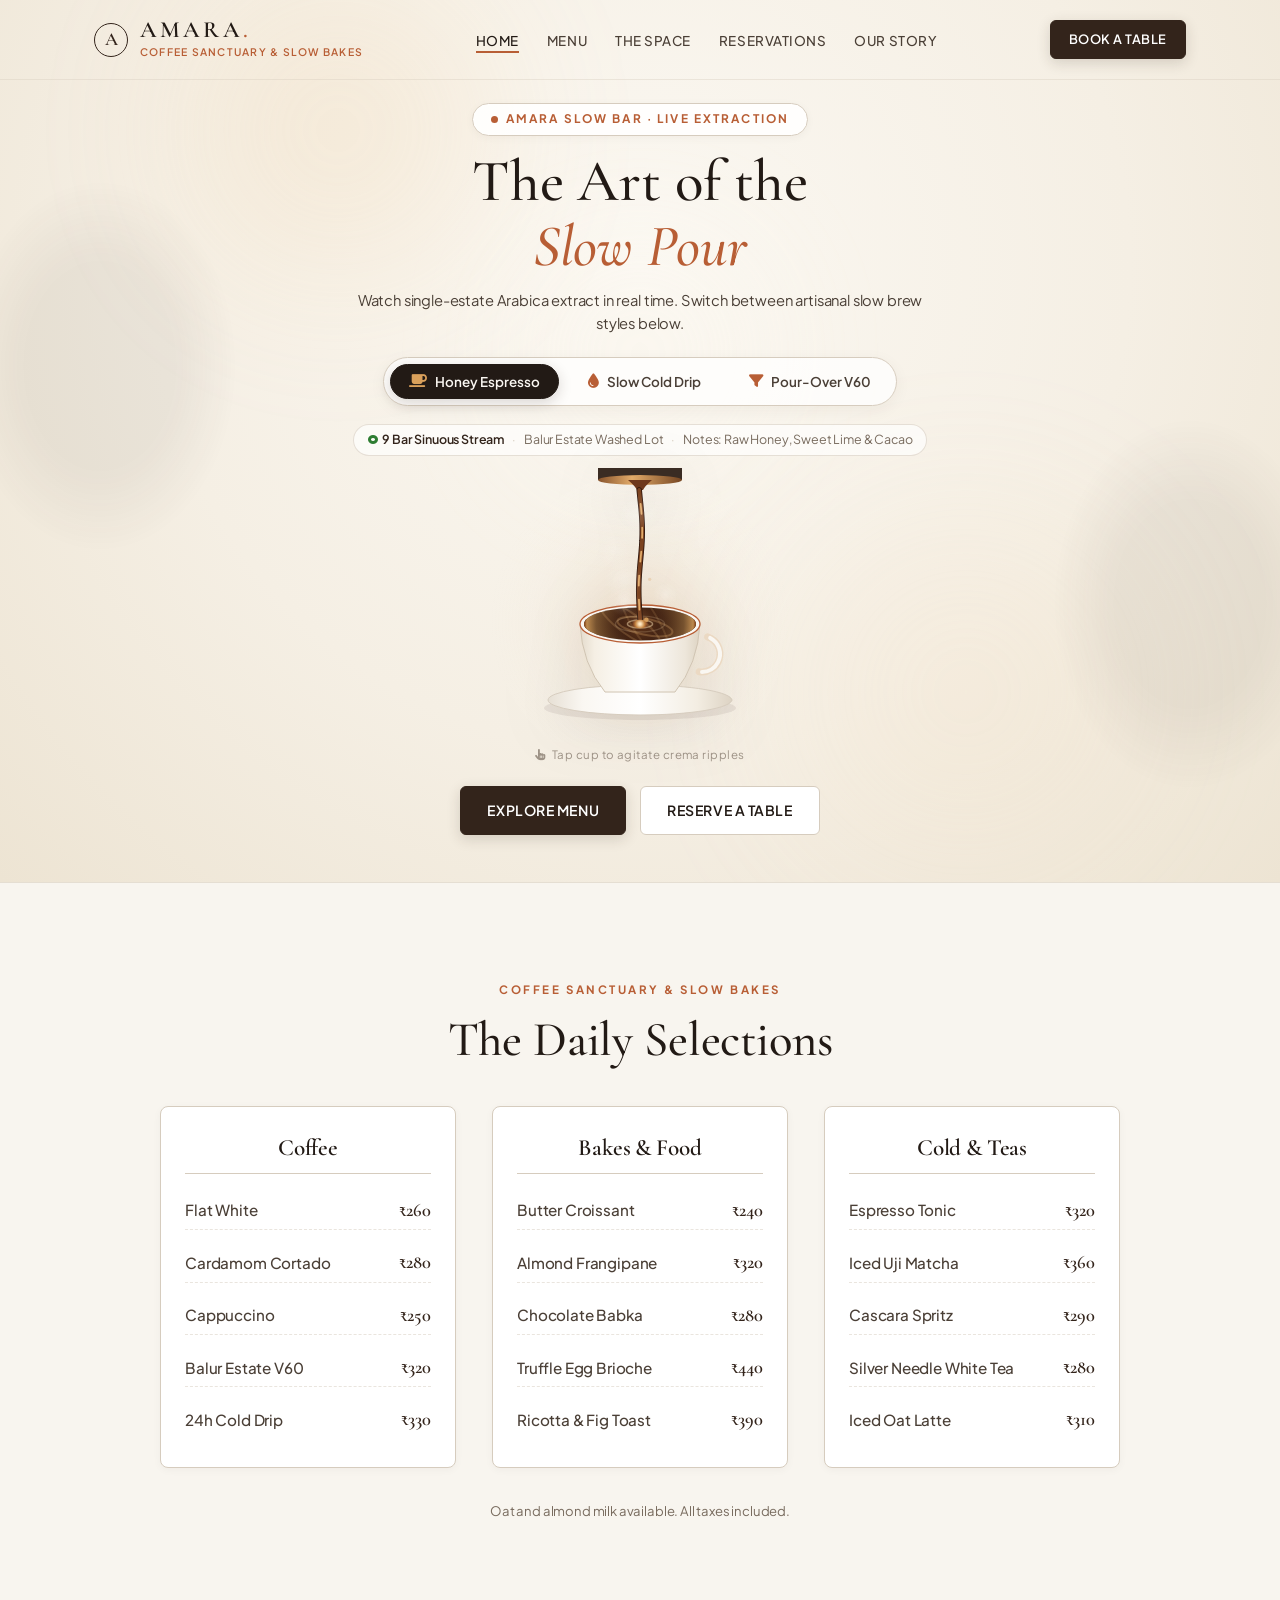
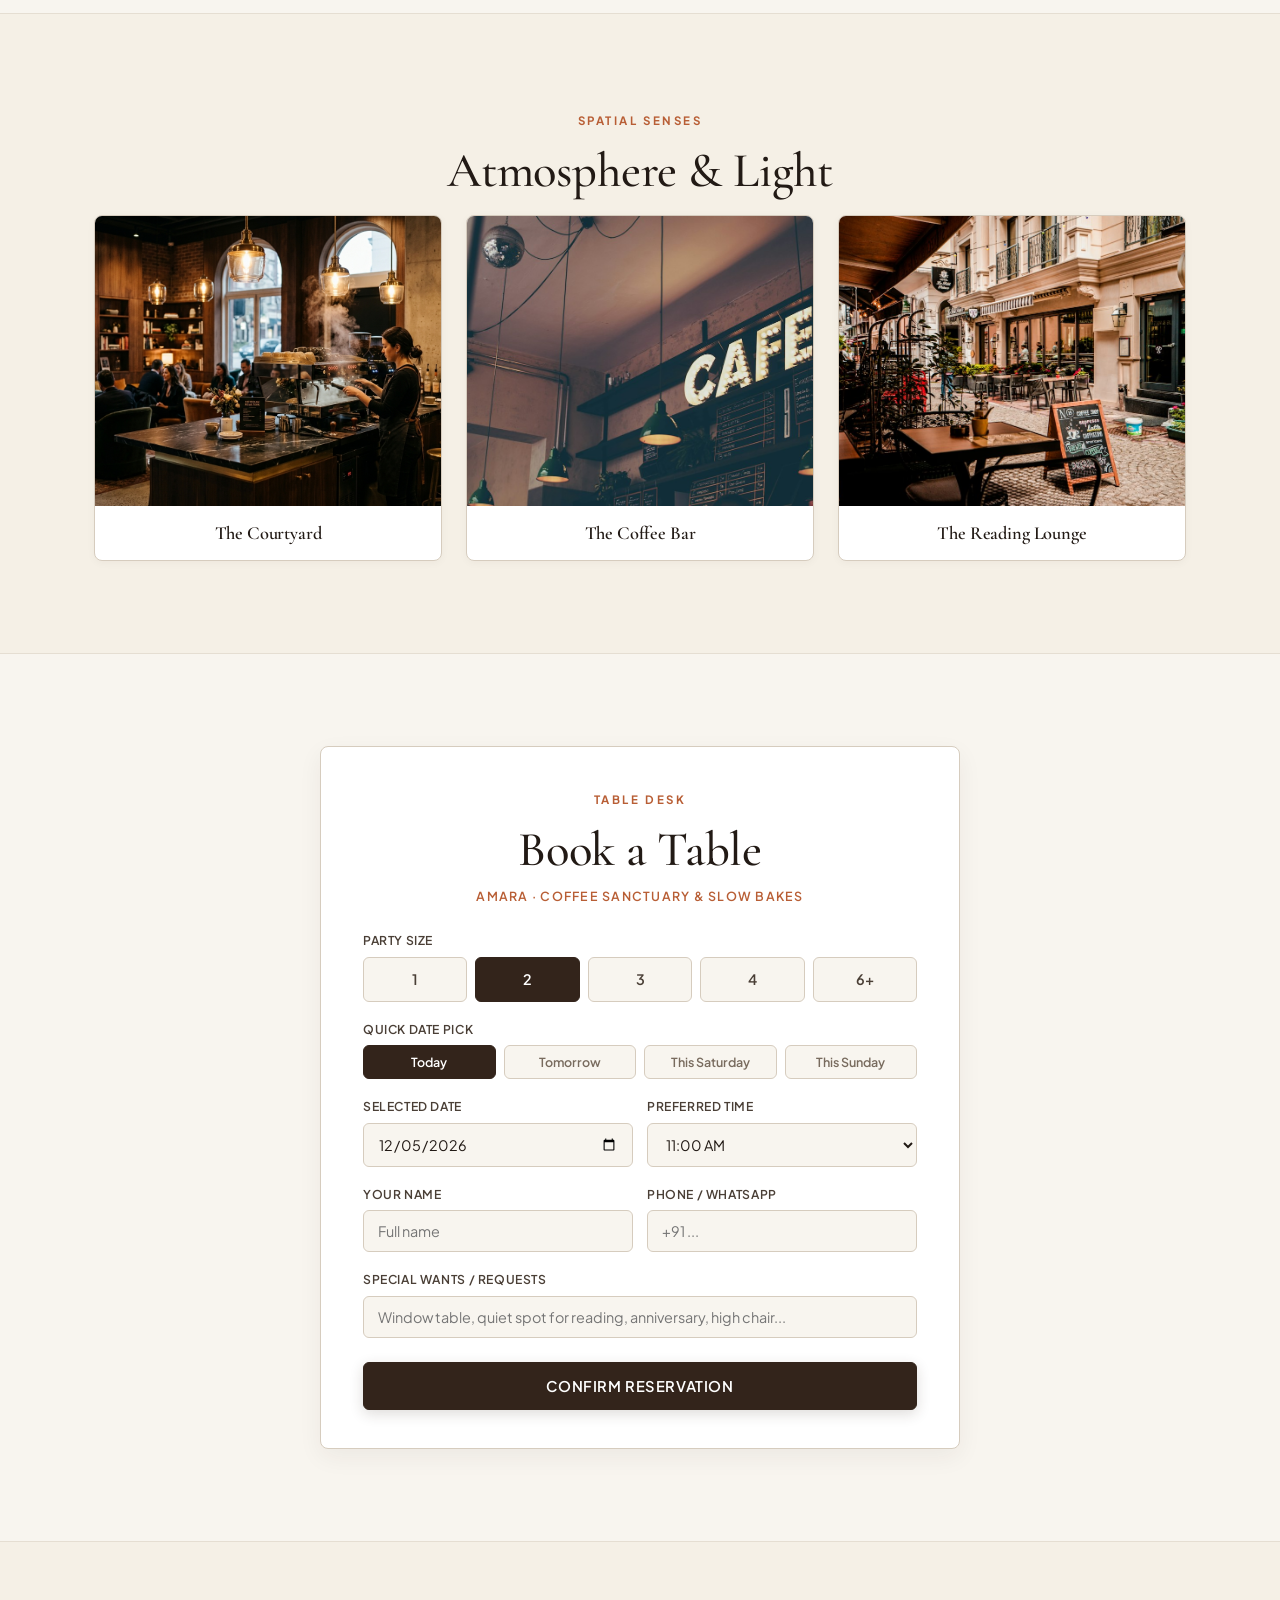
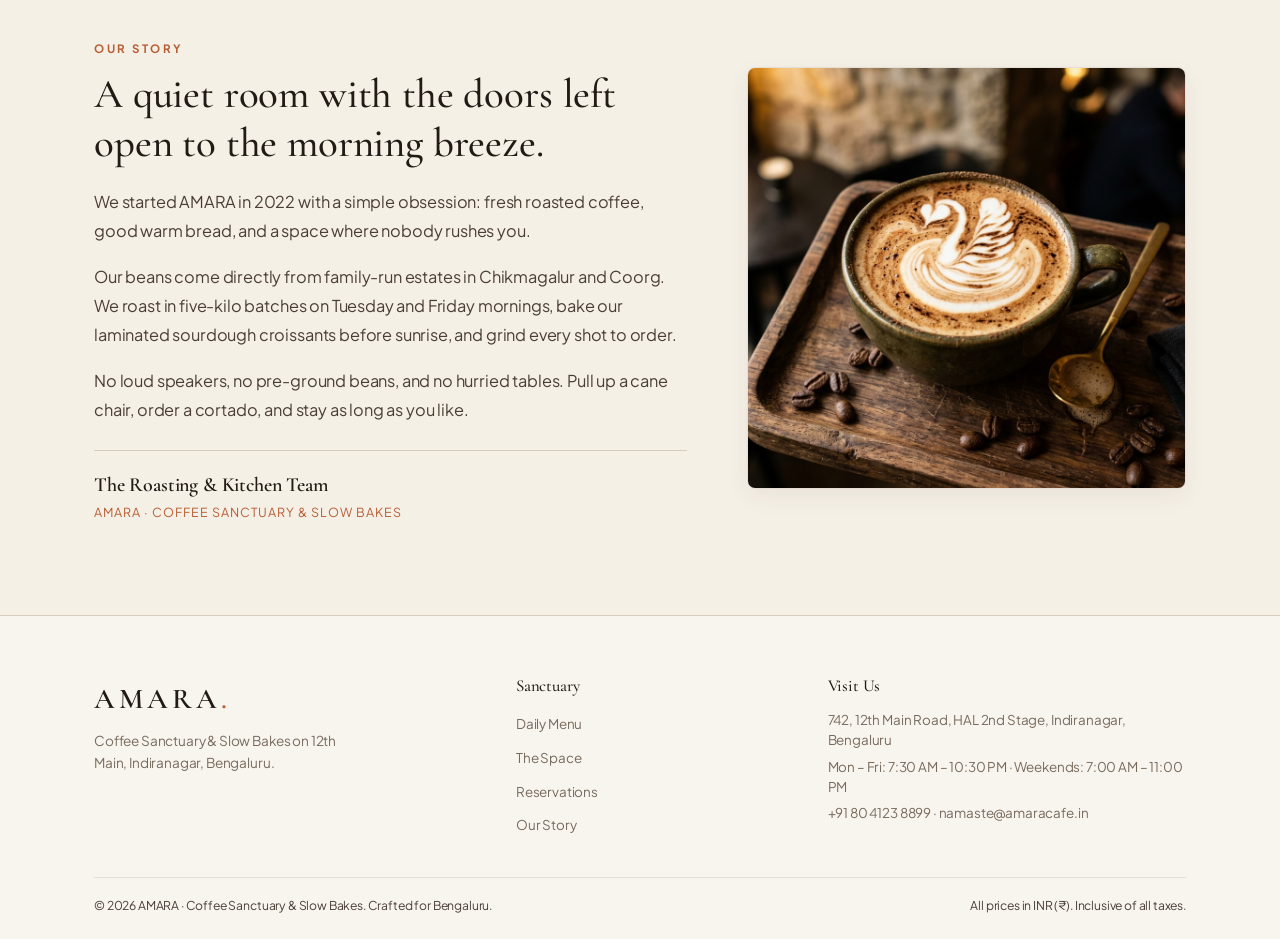
==== index.html @ fd6fc5fd "feat: implement interactive animated Brew Bar hero with toggleable slow brew modes, removing static " ====
<!DOCTYPE html>
<html lang="en">
<head>
  <meta charset="UTF-8">
  <meta name="viewport" content="width=device-width, initial-scale=1.0">
  <meta name="description" content="AMARA — Coffee Sanctuary & Slow Bakes. Hand-roasted single-estate coffees, laminated morning viennoiserie, and serene courtyards in Indiranagar, Bengaluru.">
  <title>AMARA | Coffee Sanctuary & Slow Bakes — Bengaluru</title>

  <!-- Google Fonts: Cormorant Garamond & Plus Jakarta Sans -->
  <link rel="preconnect" href="https://fonts.googleapis.com">
  <link rel="preconnect" href="https://fonts.gstatic.com" crossorigin>
  <link href="https://fonts.googleapis.com/css2?family=Cormorant+Garamond:ital,wght@0,400;0,500;0,600;0,700;1,400;1,600&family=Plus+Jakarta+Sans:wght@300;400;500;600;700&display=swap" rel="stylesheet">

  <!-- Font Awesome Icons -->
  <link rel="stylesheet" href="https://cdnjs.cloudflare.com/ajax/libs/font-awesome/6.5.1/css/all.min.css">

  <link rel="stylesheet" href="styles.css">
</head>
<body class="beige-theme">

  <!-- ================= PRELOADER (EXACTLY 1.5 SECONDS) ================= -->
  <div id="preloader" class="preloader">
    <div class="preloader-content">
      <div class="preloader-logo-badge">
        <span class="logo-mark">A</span>
      </div>
      <div class="preloader-monogram">AMARA<span class="logo-dot">.</span></div>
      <div class="preloader-sub">Coffee Sanctuary & Slow Bakes</div>
      <div class="preloader-bar">
        <div class="preloader-progress" id="preloaderProgress"></div>
      </div>
    </div>
  </div>

  <!-- Scroll Progress Bar -->
  <div id="scrollProgress" class="scroll-progress-bar"></div>

  <!-- ================= NAVIGATION ================= -->
  <header id="mainHeader" class="header">
    <nav class="nav-container">
      <a href="#hero" class="nav-logo" aria-label="Amara Home">
        <span class="logo-mark">A</span>
        <div class="logo-text-group">
          <span class="logo-text">AMARA<span class="logo-dot">.</span></span>
          <span class="logo-sub">Coffee Sanctuary & Slow Bakes</span>
        </div>
      </a>

      <ul class="nav-links" id="navLinks">
        <li><a href="#hero" class="nav-link active">Home</a></li>
        <li><a href="#menu" class="nav-link">Menu</a></li>
        <li><a href="#spaces" class="nav-link">The Space</a></li>
        <li><a href="#reserve" class="nav-link">Reservations</a></li>
        <li><a href="#story" class="nav-link">Our Story</a></li>
      </ul>

      <div class="nav-actions">
        <a href="#reserve" class="btn btn-primary btn-nav">
          <span>Book a Table</span>
        </a>

        <button class="mobile-toggle" id="mobileMenuBtn" aria-label="Toggle navigation">
          <span></span>
          <span></span>
          <span></span>
        </button>
      </div>
    </nav>
  </header>

  <!-- Mobile Drawer Menu -->
  <div class="mobile-drawer-overlay" id="drawerOverlay"></div>
  <aside class="mobile-drawer" id="mobileDrawer">
    <div class="drawer-header">
      <div class="drawer-brand">
        <div class="drawer-logo">AMARA<span class="logo-dot">.</span></div>
        <span class="drawer-sub">Coffee Sanctuary & Slow Bakes</span>
      </div>
      <button class="drawer-close" id="drawerCloseBtn" aria-label="Close menu">&times;</button>
    </div>
    <ul class="drawer-links">
      <li><a href="#hero" class="drawer-link">Home</a></li>
      <li><a href="#menu" class="drawer-link">Menu</a></li>
      <li><a href="#spaces" class="drawer-link">The Space</a></li>
      <li><a href="#reserve" class="drawer-link">Reservations</a></li>
      <li><a href="#story" class="drawer-link">Our Story</a></li>
    </ul>
    <div class="drawer-footer">
      <a href="#reserve" class="btn btn-primary btn-block" id="drawerReserveBtn">Book a Table</a>
      <div class="drawer-meta">
        <p><i class="fa-solid fa-location-dot"></i> Indiranagar, Bengaluru</p>
        <p><i class="fa-solid fa-clock"></i> 7:30 AM – 10:30 PM Daily</p>
      </div>
    </div>
  </aside>

  <!-- ================= HERO SECTION (INTERACTIVE BREW BAR — NOT A POSTER) ================= -->
  <section id="hero" class="hero-section brew-bar-hero">
    <!-- Ambient Atmospheric Living Lighting & Botanical Shadows (NO POSTER) -->
    <div class="hero-atmosphere" aria-hidden="true">
      <div class="sunbeam-orb sunbeam-1"></div>
      <div class="sunbeam-orb sunbeam-2"></div>
      <div class="sunbeam-orb sunbeam-3"></div>
      <div class="botanical-silhouette bot-left"></div>
      <div class="botanical-silhouette bot-right"></div>
    </div>

    <div class="hero-content-wrapper">
      <div class="container hero-container">
        <div class="hero-brand-pill">
          <span class="pulsing-brew-dot"></span>
          <span>AMARA Slow Bar · Live Extraction</span>
        </div>

        <h1 class="hero-title">
          The Art of the <br>
          <span class="title-italic">Slow Pour</span>
        </h1>

        <p class="hero-subtitle">
          Watch single-estate Arabica extract in real time. Switch between artisanal slow brew styles below.
        </p>

        <!-- Interactive Brew Switcher Pills -->
        <div class="brew-switcher" role="tablist" aria-label="Brew Method Selector">
          <button class="brew-tab active" data-brew-mode="espresso" role="tab" aria-selected="true">
            <i class="fa-solid fa-mug-saucer"></i>
            <span>Honey Espresso</span>
          </button>
          <button class="brew-tab" data-brew-mode="colddrip" role="tab" aria-selected="false">
            <i class="fa-solid fa-droplet"></i>
            <span>Slow Cold Drip</span>
          </button>
          <button class="brew-tab" data-brew-mode="pourover" role="tab" aria-selected="false">
            <i class="fa-solid fa-filter"></i>
            <span>Pour-Over V60</span>
          </button>
        </div>

        <!-- Live Extraction Stage & Interactive Brew Canvas -->
        <div class="brew-stage-wrapper">
          <div class="brew-spec-badge" id="brewSpecBadge">
            <span class="spec-state"><i class="fa-solid fa-circle-dot live-indicator"></i> 9 Bar Sinuous Stream</span>
            <span class="spec-divider">·</span>
            <span class="spec-estate">Balur Estate Washed Lot</span>
            <span class="spec-divider">·</span>
            <span class="spec-notes">Notes: Raw Honey, Sweet Lime & Cacao</span>
          </div>

          <div class="canvas-pour-container">
            <canvas id="coffeePourCanvas" width="420" height="280" aria-label="Interactive coffee extraction simulation"></canvas>
            <div class="canvas-tap-hint">
              <i class="fa-solid fa-hand-pointer"></i> <span>Tap cup to agitate crema ripples</span>
            </div>
          </div>
        </div>

        <div class="hero-cta-group">
          <a href="#menu" class="btn btn-primary hero-btn">Explore Menu</a>
          <a href="#reserve" class="btn btn-outline hero-btn">Reserve a Table</a>
        </div>
      </div>
    </div>
  </section>

  <!-- ================= MENU SECTION (CLEAN, MINIMAL & FAST TO SCAN) ================= -->
  <section id="menu" class="section menu-section">
    <div class="container">
      <div class="section-header text-center reveal-fade">
        <span class="editorial-label">COFFEE SANCTUARY & SLOW BAKES</span>
        <h2 class="section-title">The Daily Selections</h2>
      </div>

      <!-- Clean 3-Column Minimal Menu Grid -->
      <div class="minimal-menu-grid reveal-fade delay-1" id="menuGridContainer">
        <!-- Column 1: Espresso & Brews -->
        <div class="menu-clean-col" data-col-category="coffee">
          <h3 class="menu-col-title">Coffee</h3>
          <div class="menu-clean-list">
            <div class="clean-item">
              <span class="item-name">Flat White</span>
              <span class="item-price">₹260</span>
            </div>
            <div class="clean-item">
              <span class="item-name">Cardamom Cortado</span>
              <span class="item-price">₹280</span>
            </div>
            <div class="clean-item">
              <span class="item-name">Cappuccino</span>
              <span class="item-price">₹250</span>
            </div>
            <div class="clean-item">
              <span class="item-name">Balur Estate V60</span>
              <span class="item-price">₹320</span>
            </div>
            <div class="clean-item">
              <span class="item-name">24h Cold Drip</span>
              <span class="item-price">₹330</span>
            </div>
          </div>
        </div>

        <!-- Column 2: Bakery & Hearth -->
        <div class="menu-clean-col" data-col-category="bakes">
          <h3 class="menu-col-title">Bakes & Food</h3>
          <div class="menu-clean-list">
            <div class="clean-item">
              <span class="item-name">Butter Croissant</span>
              <span class="item-price">₹240</span>
            </div>
            <div class="clean-item">
              <span class="item-name">Almond Frangipane</span>
              <span class="item-price">₹320</span>
            </div>
            <div class="clean-item">
              <span class="item-name">Chocolate Babka</span>
              <span class="item-price">₹280</span>
            </div>
            <div class="clean-item">
              <span class="item-name">Truffle Egg Brioche</span>
              <span class="item-price">₹440</span>
            </div>
            <div class="clean-item">
              <span class="item-name">Ricotta & Fig Toast</span>
              <span class="item-price">₹390</span>
            </div>
          </div>
        </div>

        <!-- Column 3: Cold & Botanicals -->
        <div class="menu-clean-col" data-col-category="cold">
          <h3 class="menu-col-title">Cold & Teas</h3>
          <div class="menu-clean-list">
            <div class="clean-item">
              <span class="item-name">Espresso Tonic</span>
              <span class="item-price">₹320</span>
            </div>
            <div class="clean-item">
              <span class="item-name">Iced Uji Matcha</span>
              <span class="item-price">₹360</span>
            </div>
            <div class="clean-item">
              <span class="item-name">Cascara Spritz</span>
              <span class="item-price">₹290</span>
            </div>
            <div class="clean-item">
              <span class="item-name">Silver Needle White Tea</span>
              <span class="item-price">₹280</span>
            </div>
            <div class="clean-item">
              <span class="item-name">Iced Oat Latte</span>
              <span class="item-price">₹310</span>
            </div>
          </div>
        </div>
      </div>

      <div class="menu-minimal-note text-center">
        <span>Oat and almond milk available. All taxes included.</span>
      </div>
    </div>
  </section>

  <!-- ================= THE SPACE (ATMOSPHERE & LIGHT - ATMOSPHERE ONLY, NO DESC) ================= -->
  <section id="spaces" class="section spaces-section">
    <div class="container">
      <div class="section-header text-center reveal-fade">
        <span class="editorial-label">SPATIAL SENSES</span>
        <h2 class="section-title">Atmosphere & Light</h2>
      </div>

      <!-- Atmosphere Only: Architecture, Interiors & Courtyard without food or descriptions -->
      <div class="atmosphere-gallery-grid reveal-fade delay-1">
        <div class="atmosphere-photo-card">
          <img src="assets/images/cafe-interior.jpg" alt="The Courtyard Atrium" loading="lazy">
          <h4 class="atmosphere-title">The Courtyard</h4>
        </div>
        <div class="atmosphere-photo-card">
          <img src="assets/images/space-bar.jpg" alt="The Coffee Bar" loading="lazy">
          <h4 class="atmosphere-title">The Coffee Bar</h4>
        </div>
        <div class="atmosphere-photo-card">
          <img src="assets/images/space-lounge.jpg" alt="The Reading Lounge" loading="lazy">
          <h4 class="atmosphere-title">The Reading Lounge</h4>
        </div>
      </div>
    </div>
  </section>

  <!-- ================= TABLE RESERVATIONS (WITH SPECIAL WANTS) ================= -->
  <section id="reserve" class="section reserve-section">
    <div class="container">
      <div class="reservation-card-simple reveal-fade">
        <div class="res-top-header text-center">
          <span class="editorial-label">TABLE DESK</span>
          <h2 class="section-title">Book a Table</h2>
          <span class="res-sub-tag">AMARA · Coffee Sanctuary & Slow Bakes</span>
        </div>

        <form id="simpleReserveForm" class="simple-reserve-form">
          <!-- Guests Row -->
          <div class="res-group">
            <label class="res-label">Party Size</label>
            <div class="guest-selector-pills">
              <label class="g-pill">
                <input type="radio" name="resGuests" value="1">
                <span>1</span>
              </label>
              <label class="g-pill">
                <input type="radio" name="resGuests" value="2" checked>
                <span>2</span>
              </label>
              <label class="g-pill">
                <input type="radio" name="resGuests" value="3">
                <span>3</span>
              </label>
              <label class="g-pill">
                <input type="radio" name="resGuests" value="4">
                <span>4</span>
              </label>
              <label class="g-pill">
                <input type="radio" name="resGuests" value="6+">
                <span>6+</span>
              </label>
            </div>
          </div>

          <!-- Date Quick-Picks -->
          <div class="res-group">
            <label class="res-label">Quick Date Pick</label>
            <div class="quick-date-pills">
              <button type="button" class="q-date-btn active" data-date-offset="0">Today</button>
              <button type="button" class="q-date-btn" data-date-offset="1">Tomorrow</button>
              <button type="button" class="q-date-btn" data-date-weekend="sat">This Saturday</button>
              <button type="button" class="q-date-btn" data-date-weekend="sun">This Sunday</button>
            </div>
          </div>

          <!-- Date & Time Row -->
          <div class="res-row-2">
            <div class="res-group">
              <label class="res-label" for="resDate">Selected Date</label>
              <input type="date" id="resDate" required class="res-input">
            </div>
            <div class="res-group">
              <label class="res-label" for="resTime">Preferred Time</label>
              <select id="resTime" required class="res-input">
                <option value="08:30 AM">08:30 AM</option>
                <option value="11:00 AM" selected>11:00 AM</option>
                <option value="01:30 PM">01:30 PM</option>
                <option value="04:30 PM">04:30 PM</option>
                <option value="07:00 PM">07:00 PM</option>
              </select>
            </div>
          </div>

          <!-- Name & Phone -->
          <div class="res-row-2">
            <div class="res-group">
              <label class="res-label" for="resName">Your Name</label>
              <input type="text" id="resName" placeholder="Full name" required class="res-input">
            </div>
            <div class="res-group">
              <label class="res-label" for="resPhone">Phone / WhatsApp</label>
              <input type="tel" id="resPhone" placeholder="+91 ..." required class="res-input">
            </div>
          </div>

          <!-- Special Wants / Requests -->
          <div class="res-group">
            <label class="res-label" for="resSpecialWants">Special Wants / Requests</label>
            <input type="text" id="resSpecialWants" placeholder="Window table, quiet spot for reading, anniversary, high chair..." class="res-input">
          </div>

          <button type="submit" class="btn btn-primary btn-block res-confirm-btn">
            <span>Confirm Reservation</span>
          </button>
        </form>
      </div>
    </div>
  </section>

  <!-- ================= OUR STORY (KEPT AT LAST, JUST BEFORE FOOTER) ================= -->
  <section id="story" class="section story-section">
    <div class="container">
      <div class="story-human-layout">
        <div class="story-copy-col reveal-left">
          <span class="editorial-label">OUR STORY</span>
          <h2 class="story-heading">
            A quiet room with the doors left open to the morning breeze.
          </h2>

          <div class="story-paragraphs">
            <p>
              We started AMARA in 2022 with a simple obsession: fresh roasted coffee, good warm bread, and a space where nobody rushes you.
            </p>
            <p>
              Our beans come directly from family-run estates in Chikmagalur and Coorg. We roast in five-kilo batches on Tuesday and Friday mornings, bake our laminated sourdough croissants before sunrise, and grind every shot to order.
            </p>
            <p>
              No loud speakers, no pre-ground beans, and no hurried tables. Pull up a cane chair, order a cortado, and stay as long as you like.
            </p>
          </div>

          <div class="founder-note">
            <span class="founder-name">The Roasting & Kitchen Team</span>
            <span class="founder-meta">AMARA · Coffee Sanctuary & Slow Bakes</span>
          </div>
        </div>

        <div class="story-photo-col reveal-right">
          <div class="aesthetic-photo-card">
            <img src="assets/images/coffee-cup.jpg" alt="AMARA Specialty Coffee" class="aesthetic-img">
          </div>
        </div>
      </div>
    </div>
  </section>

  <!-- ================= CONFIRMATION MODAL ================= -->
  <div class="modal-backdrop" id="confirmationModal">
    <div class="modal-card">
      <button class="modal-close" id="confirmModalClose" aria-label="Close modal">&times;</button>
      <div class="modal-header-icon">
        <i class="fa-regular fa-circle-check"></i>
      </div>
      <h3 class="modal-title">Table Confirmed</h3>
      <p class="modal-sub">We have reserved your seat at AMARA.</p>

      <div class="ticket-simple" id="ticketDetailsBox">
        <!-- Injected via JavaScript -->
      </div>

      <div class="modal-action-row">
        <button class="btn btn-outline" id="copyDetailsBtn">
          <i class="fa-regular fa-copy"></i> Copy Details
        </button>
        <button class="btn btn-primary" id="dismissTicketBtn">Got It</button>
      </div>
    </div>
  </div>

  <!-- ================= FOOTER ================= -->
  <footer class="footer">
    <div class="container footer-container">
      <div class="footer-layout">
        <div class="footer-col brand-col">
          <div class="footer-logo">AMARA<span class="logo-dot">.</span></div>
          <p class="footer-tagline">
            Coffee Sanctuary & Slow Bakes on 12th Main, Indiranagar, Bengaluru.
          </p>
        </div>

        <div class="footer-col">
          <h4>Sanctuary</h4>
          <ul class="footer-nav">
            <li><a href="#menu">Daily Menu</a></li>
            <li><a href="#spaces">The Space</a></li>
            <li><a href="#reserve">Reservations</a></li>
            <li><a href="#story">Our Story</a></li>
          </ul>
        </div>

        <div class="footer-col">
          <h4>Visit Us</h4>
          <p class="footer-info-line">742, 12th Main Road, HAL 2nd Stage, Indiranagar, Bengaluru</p>
          <p class="footer-info-line">Mon – Fri: 7:30 AM – 10:30 PM · Weekends: 7:00 AM – 11:00 PM</p>
          <p class="footer-info-line">+91 80 4123 8899 · namaste@amaracafe.in</p>
        </div>
      </div>

      <div class="footer-bottom">
        <p>&copy; 2026 AMARA · Coffee Sanctuary & Slow Bakes. Crafted for Bengaluru.</p>
        <p class="footer-subtext">All prices in INR (₹). Inclusive of all taxes.</p>
      </div>
    </div>
  </footer>

  <!-- Toast Container -->
  <div class="toast-container" id="toastContainer"></div>

  <!-- JavaScript -->
  <script src="app.js"></script>
</body>
</html>
---- styles.css ----
/* ==========================================================
   AMARA — Coffee Sanctuary & Slow Bakes — Bengaluru
   Warm Beige, Cream, Terracotta & Deep Espresso
   Subtitle: Coffee Sanctuary & Slow Bakes
   ========================================================== */

/* --- ROOT DESIGN TOKENS --- */
:root {
  /* Warm Beige Palette */
  --bg-body: #f8f5ef;
  --bg-card: #ffffff;
  --bg-sand: #ede6da;
  --bg-sand-subtle: #f5f0e6;
  --bg-sand-deep: #e4dbc9;
  --bg-glass: rgba(248, 245, 239, 0.95);

  /* Warm Typography */
  --text-main: #221a15;
  --text-body: #4a3f36;
  --text-muted: #786b5e;
  --text-dim: #9c8e82;

  /* Accents */
  --accent-terracotta: #b85e35;
  --accent-amber: #c5833f;
  --accent-coffee: #33241b;
  --accent-crema: #d9a05b;
  --accent-green: #2d8659;
  --border-light: #e5ded2;
  --border-medium: #d6ccbe;

  /* Shadows */
  --shadow-sm: 0 2px 8px rgba(51, 36, 27, 0.04);
  --shadow-md: 0 8px 24px rgba(51, 36, 27, 0.06);
  --shadow-lg: 0 16px 36px rgba(51, 36, 27, 0.09);

  /* Fonts */
  --font-serif: 'Cormorant Garamond', Georgia, serif;
  --font-sans: 'Plus Jakarta Sans', -apple-system, BlinkMacSystemFont, sans-serif;

  /* Sizing */
  --header-height: 80px;
  --container-max: 1140px;
  --transition-fast: 0.2s ease;
  --transition-base: 0.3s ease;
}

/* --- RESET & GLOBAL DEFAULTS --- */
*, *::before, *::after {
  box-sizing: border-box;
  margin: 0;
  padding: 0;
}

html {
  scroll-behavior: smooth;
  font-size: 16px;
}

body.beige-theme {
  font-family: var(--font-sans);
  background-color: var(--bg-body);
  color: var(--text-body);
  line-height: 1.6;
  letter-spacing: -0.01em;
  overflow-x: hidden;
  -webkit-font-smoothing: antialiased;
}

body.lock-scroll {
  overflow: hidden;
}

h1, h2, h3, h4, h5, h6 {
  font-family: var(--font-serif);
  color: var(--text-main);
  font-weight: 500;
  line-height: 1.2;
}

p {
  color: var(--text-body);
}

a {
  color: inherit;
  text-decoration: none;
  transition: color var(--transition-fast);
}

img {
  max-width: 100%;
  height: auto;
  display: block;
}

button, input, select, textarea {
  font-family: inherit;
  font-size: inherit;
  border: none;
  outline: none;
  background: none;
}

.container {
  width: 100%;
  max-width: var(--container-max);
  margin: 0 auto;
  padding: 0 24px;
}

.text-center {
  text-align: center;
}

.editorial-label {
  display: inline-block;
  font-size: 0.72rem;
  font-weight: 700;
  letter-spacing: 0.22em;
  text-transform: uppercase;
  color: var(--accent-terracotta);
  margin-bottom: 12px;
}

.section {
  padding: 92px 0;
  position: relative;
}

.section-title {
  font-size: clamp(2.1rem, 3.8vw, 3.2rem);
  color: var(--text-main);
  margin-bottom: 14px;
  font-weight: 500;
}

.title-italic {
  font-style: italic;
  color: var(--accent-terracotta);
}

.section-desc {
  max-width: 520px;
  margin: 0 auto 36px;
  font-size: 0.98rem;
  color: var(--text-muted);
}

/* --- BUTTONS --- */
.btn {
  display: inline-flex;
  align-items: center;
  justify-content: center;
  gap: 8px;
  padding: 12px 26px;
  font-size: 0.88rem;
  font-weight: 600;
  letter-spacing: 0.04em;
  border-radius: 6px;
  cursor: pointer;
  transition: all var(--transition-base);
  text-transform: uppercase;
}

.btn-primary {
  background-color: var(--accent-coffee);
  color: #fff;
  border: 1px solid var(--accent-coffee);
  box-shadow: 0 4px 14px rgba(51, 36, 27, 0.16);
}

.btn-primary:hover {
  background-color: var(--accent-terracotta);
  border-color: var(--accent-terracotta);
  transform: translateY(-2px);
  box-shadow: 0 6px 18px rgba(184, 94, 53, 0.25);
}

.btn-outline {
  border: 1px solid var(--border-medium);
  background: var(--bg-card);
  color: var(--text-main);
}

.btn-outline:hover {
  border-color: var(--accent-coffee);
  color: var(--accent-coffee);
  transform: translateY(-2px);
}

.btn-block {
  width: 100%;
}

/* ==========================================================
   PRELOADER (1.5 SECONDS)
   ========================================================== */
.preloader {
  position: fixed;
  inset: 0;
  z-index: 99999;
  background-color: var(--bg-body);
  display: flex;
  align-items: center;
  justify-content: center;
  transition: opacity 0.5s ease, visibility 0.5s ease;
}

.preloader.fade-out {
  opacity: 0;
  visibility: hidden;
  pointer-events: none;
}

.preloader-content {
  text-align: center;
  display: flex;
  flex-direction: column;
  align-items: center;
}

.preloader-logo-badge {
  margin-bottom: 12px;
}

.preloader-logo-badge .logo-mark {
  width: 48px;
  height: 48px;
  border: 1.8px solid var(--accent-terracotta);
  font-size: 1.55rem;
  color: var(--accent-coffee);
  background: rgba(255, 255, 255, 0.7);
  box-shadow: 0 4px 16px rgba(184, 94, 53, 0.12);
  animation: preloaderLogoPulse 1.5s ease-in-out infinite alternate;
}

@keyframes preloaderLogoPulse {
  0% { transform: scale(1); box-shadow: 0 4px 16px rgba(184, 94, 53, 0.12); }
  100% { transform: scale(1.05); box-shadow: 0 6px 22px rgba(184, 94, 53, 0.22); }
}

.preloader-monogram {
  font-family: var(--font-serif);
  font-size: 2.4rem;
  letter-spacing: 0.24em;
  color: var(--text-main);
  font-weight: 600;
}

.preloader-sub {
  font-size: 0.72rem;
  letter-spacing: 0.18em;
  text-transform: uppercase;
  color: var(--accent-terracotta);
  margin-top: 6px;
  font-weight: 600;
}

.preloader-bar {
  width: 130px;
  height: 2px;
  background: var(--border-medium);
  border-radius: 4px;
  overflow: hidden;
  margin-top: 16px;
}

.preloader-progress {
  width: 0%;
  height: 100%;
  background: var(--accent-terracotta);
  transition: width 0.1s linear;
}

.scroll-progress-bar {
  position: fixed;
  top: 0;
  left: 0;
  height: 3px;
  background: var(--accent-terracotta);
  width: 0%;
  z-index: 10001;
  transition: width 0.1s linear;
}

/* ==========================================================
   HEADER & NAVIGATION
   ========================================================== */
.header {
  position: fixed;
  top: 0;
  left: 0;
  width: 100%;
  height: var(--header-height);
  z-index: 1000;
  transition: background-color var(--transition-base), box-shadow var(--transition-base), height var(--transition-base);
  border-bottom: 1px solid rgba(214, 204, 190, 0.4);
}

.header.scrolled {
  background-color: var(--bg-glass);
  backdrop-filter: blur(14px);
  -webkit-backdrop-filter: blur(14px);
  box-shadow: 0 4px 18px rgba(51, 36, 27, 0.05);
  height: 68px;
  border-bottom: 1px solid var(--border-light);
}

.nav-container {
  max-width: var(--container-max);
  height: 100%;
  margin: 0 auto;
  padding: 0 24px;
  display: flex;
  align-items: center;
  justify-content: space-between;
}

.nav-logo {
  display: flex;
  align-items: center;
  gap: 12px;
}

.logo-mark {
  display: flex;
  align-items: center;
  justify-content: center;
  width: 34px;
  height: 34px;
  border: 1.5px solid var(--accent-coffee);
  border-radius: 50%;
  font-family: var(--font-serif);
  font-size: 1.15rem;
  font-weight: 600;
  color: var(--accent-coffee);
}

.logo-text-group {
  display: flex;
  flex-direction: column;
}

.logo-text {
  font-family: var(--font-serif);
  font-size: 1.45rem;
  letter-spacing: 0.16em;
  font-weight: 600;
  color: var(--text-main);
  line-height: 1.1;
}

.logo-sub {
  font-size: 0.65rem;
  letter-spacing: 0.12em;
  text-transform: uppercase;
  color: var(--accent-terracotta);
  font-weight: 600;
  margin-top: 1px;
}

.logo-dot {
  color: var(--accent-terracotta);
}

.nav-links {
  display: flex;
  align-items: center;
  list-style: none;
  gap: 28px;
}

.nav-link {
  font-size: 0.84rem;
  font-weight: 500;
  color: var(--text-body);
  letter-spacing: 0.04em;
  text-transform: uppercase;
  position: relative;
  padding: 4px 0;
}

.nav-link::after {
  content: '';
  position: absolute;
  bottom: 0;
  left: 0;
  width: 0%;
  height: 1.5px;
  background-color: var(--accent-terracotta);
  transition: width var(--transition-base);
}

.nav-link:hover, .nav-link.active {
  color: var(--text-main);
}

.nav-link:hover::after, .nav-link.active::after {
  width: 100%;
}

.nav-actions {
  display: flex;
  align-items: center;
  gap: 14px;
}

.btn-nav {
  padding: 8px 18px;
  font-size: 0.8rem;
}

/* Mobile Toggle */
.mobile-toggle {
  display: none;
  flex-direction: column;
  justify-content: center;
  gap: 5px;
  width: 32px;
  height: 32px;
  cursor: pointer;
}

.mobile-toggle span {
  width: 20px;
  height: 2px;
  background-color: var(--text-main);
}

/* Mobile Drawer */
.mobile-drawer-overlay {
  position: fixed;
  inset: 0;
  background: rgba(34, 26, 21, 0.4);
  backdrop-filter: blur(4px);
  z-index: 10001;
  opacity: 0;
  visibility: hidden;
  transition: all var(--transition-base);
}

.mobile-drawer-overlay.open {
  opacity: 1;
  visibility: visible;
}

.mobile-drawer {
  position: fixed;
  top: 0;
  right: 0;
  width: 290px;
  max-width: 85vw;
  height: 100%;
  background: var(--bg-body);
  border-left: 1px solid var(--border-medium);
  z-index: 10002;
  transform: translateX(100%);
  transition: transform var(--transition-base);
  display: flex;
  flex-direction: column;
  padding: 28px 20px;
}

.mobile-drawer.open {
  transform: translateX(0);
}

.drawer-header {
  display: flex;
  align-items: center;
  justify-content: space-between;
  margin-bottom: 28px;
}

.drawer-brand {
  display: flex;
  flex-direction: column;
}

.drawer-logo {
  font-family: var(--font-serif);
  font-size: 1.5rem;
  letter-spacing: 0.15em;
  color: var(--text-main);
}

.drawer-sub {
  font-size: 0.65rem;
  color: var(--accent-terracotta);
  text-transform: uppercase;
  letter-spacing: 0.08em;
  margin-top: 2px;
}

.drawer-close {
  font-size: 1.8rem;
  color: var(--text-muted);
  cursor: pointer;
}

.drawer-links {
  list-style: none;
  display: flex;
  flex-direction: column;
  gap: 16px;
  flex-grow: 1;
}

.drawer-link {
  font-size: 1.05rem;
  font-family: var(--font-serif);
  color: var(--text-main);
}

.drawer-footer {
  margin-top: auto;
  display: flex;
  flex-direction: column;
  gap: 12px;
}

.drawer-meta {
  font-size: 0.78rem;
  color: var(--text-muted);
  display: flex;
  flex-direction: column;
  gap: 4px;
}

/* ==========================================================
   HERO SECTION (INTERACTIVE BREW BAR — NOT A POSTER)
   ========================================================== */
.hero-section.brew-bar-hero {
  position: relative;
  min-height: 98vh;
  display: flex;
  align-items: center;
  justify-content: center;
  overflow: hidden;
  padding-top: calc(var(--header-height) + 16px);
  padding-bottom: 40px;
  background: radial-gradient(circle at 50% 30%, #fbf8f2 0%, #f5efe4 55%, #ede4d3 100%);
}

/* Atmospheric Living Lighting & Botanical Shadows (Pure CSS, No Poster) */
.hero-atmosphere {
  position: absolute;
  inset: 0;
  pointer-events: none;
  overflow: hidden;
  z-index: 1;
}

.sunbeam-orb {
  position: absolute;
  border-radius: 50%;
  filter: blur(80px);
  opacity: 0.45;
  animation: sunbeamPulse 8s ease-in-out infinite alternate;
}

.sunbeam-1 {
  width: 420px;
  height: 420px;
  top: -80px;
  left: 10%;
  background: radial-gradient(circle, rgba(235, 195, 140, 0.6) 0%, rgba(217, 160, 91, 0) 70%);
}

.sunbeam-2 {
  width: 500px;
  height: 500px;
  bottom: -60px;
  right: 5%;
  background: radial-gradient(circle, rgba(243, 219, 185, 0.5) 0%, rgba(184, 94, 53, 0) 70%);
  animation-duration: 11s;
}

.sunbeam-3 {
  width: 300px;
  height: 300px;
  top: 40%;
  left: 50%;
  transform: translate(-50%, -50%);
  background: radial-gradient(circle, rgba(255, 248, 235, 0.8) 0%, rgba(248, 245, 239, 0) 65%);
  animation-duration: 6s;
}

@keyframes sunbeamPulse {
  0% { transform: scale(1) translate(0, 0); opacity: 0.35; }
  100% { transform: scale(1.15) translate(15px, 20px); opacity: 0.55; }
}

.botanical-silhouette {
  position: absolute;
  width: 280px;
  height: 380px;
  opacity: 0.055;
  background-size: contain;
  background-repeat: no-repeat;
  filter: blur(2px);
  pointer-events: none;
  animation: botanicalSway 12s ease-in-out infinite alternate;
}

.bot-left {
  left: -40px;
  top: 20%;
  background-image: radial-gradient(ellipse at center, #33241b 40%, transparent 70%);
  transform-origin: bottom left;
}

.bot-right {
  right: -50px;
  bottom: 10%;
  background-image: radial-gradient(ellipse at center, #33241b 40%, transparent 70%);
  transform-origin: bottom right;
  animation-duration: 15s;
}

@keyframes botanicalSway {
  0% { transform: rotate(0deg) scale(1); }
  100% { transform: rotate(3deg) scale(1.04); }
}

.hero-content-wrapper {
  position: relative;
  z-index: 2;
  width: 100%;
}

@keyframes heroContentFadeIn {
  from {
    opacity: 0;
    transform: translateY(12px);
  }
  to {
    opacity: 1;
    transform: translateY(0);
  }
}

.hero-container {
  display: flex;
  flex-direction: column;
  align-items: center;
  text-align: center;
  opacity: 1 !important;
  visibility: visible !important;
  animation: heroContentFadeIn 0.7s cubic-bezier(0.16, 1, 0.3, 1) forwards;
}

.hero-brand-pill {
  display: inline-flex;
  align-items: center;
  gap: 8px;
  font-size: 0.74rem;
  font-weight: 700;
  letter-spacing: 0.18em;
  text-transform: uppercase;
  color: var(--accent-terracotta);
  background: rgba(255, 255, 255, 0.88);
  backdrop-filter: blur(6px);
  border: 1px solid var(--border-medium);
  padding: 6px 18px;
  border-radius: 30px;
  margin-bottom: 14px;
  box-shadow: var(--shadow-sm);
  opacity: 1 !important;
  visibility: visible !important;
}

.pulsing-brew-dot {
  width: 7px;
  height: 7px;
  border-radius: 50%;
  background-color: var(--accent-terracotta);
  box-shadow: 0 0 0 0 rgba(184, 94, 53, 0.7);
  animation: brewDotPulse 1.8s infinite;
}

@keyframes brewDotPulse {
  0% { transform: scale(0.95); box-shadow: 0 0 0 0 rgba(184, 94, 53, 0.7); }
  70% { transform: scale(1.2); box-shadow: 0 0 0 7px rgba(184, 94, 53, 0); }
  100% { transform: scale(0.95); box-shadow: 0 0 0 0 rgba(184, 94, 53, 0); }
}

.hero-title {
  font-size: clamp(2.4rem, 4.6vw, 3.8rem);
  line-height: 1.1;
  font-weight: 500;
  color: var(--text-main);
  margin-bottom: 10px;
  max-width: 820px;
  opacity: 1 !important;
  visibility: visible !important;
}

.hero-subtitle {
  max-width: 580px;
  font-size: clamp(0.92rem, 1.15vw, 1.05rem);
  color: var(--text-body);
  margin-bottom: 22px;
  line-height: 1.55;
  opacity: 1 !important;
  visibility: visible !important;
}

/* ==========================================================
   INTERACTIVE BREW SWITCHER PILLS
   ========================================================== */
.brew-switcher {
  display: flex;
  align-items: center;
  justify-content: center;
  gap: 10px;
  flex-wrap: wrap;
  background: rgba(255, 255, 255, 0.75);
  backdrop-filter: blur(8px);
  padding: 6px;
  border-radius: 40px;
  border: 1px solid var(--border-medium);
  box-shadow: 0 4px 16px rgba(51, 36, 27, 0.05);
  margin-bottom: 18px;
}

.brew-tab {
  display: inline-flex;
  align-items: center;
  gap: 8px;
  padding: 8px 18px;
  border-radius: 30px;
  background: transparent;
  border: 1px solid transparent;
  color: var(--text-body);
  font-size: 0.84rem;
  font-weight: 600;
  cursor: pointer;
  transition: all var(--transition-fast);
}

.brew-tab i {
  font-size: 0.9rem;
  color: var(--accent-terracotta);
  transition: transform var(--transition-fast);
}

.brew-tab:hover {
  color: var(--text-main);
  background: rgba(255, 255, 255, 0.8);
}

.brew-tab:hover i {
  transform: scale(1.15);
}

.brew-tab.active {
  background: var(--text-main);
  color: #faf7f2;
  box-shadow: 0 4px 14px rgba(51, 36, 27, 0.18);
  border-color: var(--text-main);
}

.brew-tab.active i {
  color: var(--accent-crema);
}

/* ==========================================================
   LIVE EXTRACTION STAGE & CANVAS
   ========================================================== */
.brew-stage-wrapper {
  display: flex;
  flex-direction: column;
  align-items: center;
  width: 100%;
  max-width: 580px;
  margin-bottom: 22px;
}

.brew-spec-badge {
  display: inline-flex;
  align-items: center;
  gap: 8px;
  flex-wrap: wrap;
  justify-content: center;
  font-size: 0.78rem;
  color: var(--text-muted);
  background: rgba(255, 255, 255, 0.65);
  border: 1px solid rgba(214, 204, 190, 0.6);
  padding: 5px 14px;
  border-radius: 20px;
  margin-bottom: 6px;
  transition: all 0.3s ease;
}

.brew-spec-badge strong,
.brew-spec-badge .spec-state {
  color: var(--accent-coffee);
  font-weight: 600;
  display: inline-flex;
  align-items: center;
  gap: 5px;
}

.live-indicator {
  font-size: 0.6rem;
  color: #2e7d32;
  animation: liveBlink 1.5s infinite;
}

@keyframes liveBlink {
  0%, 100% { opacity: 1; }
  50% { opacity: 0.3; }
}

.spec-divider {
  color: var(--border-medium);
}

.canvas-pour-container {
  display: flex;
  flex-direction: column;
  align-items: center;
  position: relative;
  cursor: pointer;
  opacity: 1 !important;
  visibility: visible !important;
}

#coffeePourCanvas {
  display: block;
  width: 420px;
  height: 280px;
  max-width: 92vw;
  filter: drop-shadow(0 12px 28px rgba(51, 36, 27, 0.09));
  opacity: 1 !important;
  visibility: visible !important;
  transition: transform 0.25s ease;
}

#coffeePourCanvas:active {
  transform: scale(0.985);
}

.canvas-tap-hint {
  display: inline-flex;
  align-items: center;
  gap: 6px;
  font-size: 0.72rem;
  color: var(--text-muted);
  letter-spacing: 0.04em;
  margin-top: 4px;
  opacity: 0.7;
  transition: opacity var(--transition-fast);
}

.canvas-pour-container:hover .canvas-tap-hint {
  opacity: 1;
  color: var(--accent-terracotta);
}

.hero-cta-group {
  display: flex;
  align-items: center;
  gap: 14px;
  flex-wrap: wrap;
  justify-content: center;
  opacity: 1 !important;
  visibility: visible !important;
}

.hero-btn {
  min-width: 160px;
  padding: 12px 26px;
}

/* ==========================================================
   MENU SECTION (CLEAN, MINIMAL & FAST TO SCAN)
   ========================================================== */
.menu-section {
  background-color: var(--bg-body);
  border-top: 1px solid var(--border-light);
  border-bottom: 1px solid var(--border-light);
}

.minimal-menu-grid {
  display: grid;
  grid-template-columns: repeat(3, 1fr);
  gap: 36px;
  max-width: 960px;
  margin: 36px auto 0;
}

.menu-clean-col {
  background: var(--bg-card);
  border: 1px solid var(--border-medium);
  border-radius: 8px;
  padding: 28px 24px;
  box-shadow: var(--shadow-sm);
  transition: opacity var(--transition-base), transform var(--transition-base);
}

.menu-clean-col.dimmed {
  opacity: 0.35;
  transform: scale(0.98);
}

.menu-col-title {
  font-family: var(--font-serif);
  font-size: 1.45rem;
  font-weight: 600;
  color: var(--text-main);
  margin-bottom: 18px;
  padding-bottom: 10px;
  border-bottom: 1.5px solid var(--border-medium);
  text-align: center;
}

.menu-clean-list {
  display: flex;
  flex-direction: column;
  gap: 14px;
}

.clean-item {
  display: flex;
  justify-content: space-between;
  align-items: center;
  padding: 4px 0;
  border-bottom: 1px dashed rgba(214, 204, 190, 0.5);
}

.clean-item:last-child {
  border-bottom: none;
}

.clean-item .item-name {
  font-size: 0.95rem;
  font-weight: 500;
  color: var(--text-body);
}

.clean-item .item-price {
  font-family: var(--font-serif);
  font-size: 1.15rem;
  font-weight: 600;
  color: var(--accent-coffee);
}

.menu-minimal-note {
  margin-top: 32px;
  font-size: 0.82rem;
  color: var(--text-muted);
}

/* ==========================================================
   THE SPACE (ATMOSPHERE & LIGHT - SPACES ONLY, NO DESC)
   ========================================================== */
.spaces-section {
  background-color: var(--bg-sand-subtle);
}

.atmosphere-gallery-grid {
  display: grid;
  grid-template-columns: repeat(3, 1fr);
  gap: 24px;
}

.atmosphere-photo-card {
  background: var(--bg-card);
  border: 1px solid var(--border-medium);
  border-radius: 8px;
  overflow: hidden;
  box-shadow: var(--shadow-sm);
  transition: transform var(--transition-base);
}

.atmosphere-photo-card:hover {
  transform: translateY(-3px);
  box-shadow: var(--shadow-md);
}

.atmosphere-photo-card img {
  width: 100%;
  height: 290px;
  object-fit: cover;
}

.atmosphere-title {
  padding: 16px 20px;
  font-size: 1.15rem;
  font-family: var(--font-serif);
  font-weight: 600;
  color: var(--text-main);
  text-align: center;
}

/* ==========================================================
   RESERVATIONS (WITH QUICK DATES & SPECIAL WANTS)
   ========================================================== */
.reserve-section {
  background-color: var(--bg-body);
  border-top: 1px solid var(--border-light);
  border-bottom: 1px solid var(--border-light);
}

.reservation-card-simple {
  max-width: 640px;
  margin: 0 auto;
  background: var(--bg-card);
  border: 1px solid var(--border-medium);
  border-radius: 8px;
  padding: 38px 42px;
  box-shadow: var(--shadow-md);
}

.res-top-header {
  margin-bottom: 24px;
}

.res-sub-tag {
  display: block;
  font-size: 0.78rem;
  color: var(--accent-terracotta);
  text-transform: uppercase;
  letter-spacing: 0.1em;
  font-weight: 600;
  margin-top: -6px;
}

.simple-reserve-form {
  display: flex;
  flex-direction: column;
  gap: 18px;
}

.res-group {
  display: flex;
  flex-direction: column;
  gap: 6px;
}

.res-label {
  font-size: 0.76rem;
  font-weight: 600;
  text-transform: uppercase;
  letter-spacing: 0.05em;
  color: var(--text-body);
}

.guest-selector-pills {
  display: grid;
  grid-template-columns: repeat(5, 1fr);
  gap: 8px;
}

.g-pill {
  cursor: pointer;
}

.g-pill input {
  display: none;
}

.g-pill span {
  display: flex;
  align-items: center;
  justify-content: center;
  padding: 10px;
  border: 1px solid var(--border-medium);
  border-radius: 6px;
  font-size: 0.9rem;
  font-weight: 600;
  color: var(--text-body);
  background: var(--bg-body);
  transition: all var(--transition-fast);
}

.g-pill input:checked + span {
  background: var(--accent-coffee);
  color: #fff;
  border-color: var(--accent-coffee);
}

/* Quick Date Pills */
.quick-date-pills {
  display: grid;
  grid-template-columns: repeat(4, 1fr);
  gap: 8px;
}

.q-date-btn {
  padding: 8px 6px;
  font-size: 0.78rem;
  font-weight: 600;
  color: var(--text-muted);
  border: 1px solid var(--border-medium);
  border-radius: 6px;
  background: var(--bg-body);
  cursor: pointer;
  transition: all var(--transition-fast);
  text-align: center;
}

.q-date-btn:hover {
  border-color: var(--accent-coffee);
  color: var(--text-main);
}

.q-date-btn.active {
  background: var(--accent-coffee);
  color: #fff;
  border-color: var(--accent-coffee);
}

.res-row-2 {
  display: grid;
  grid-template-columns: 1fr 1fr;
  gap: 14px;
}

.res-input {
  width: 100%;
  background: var(--bg-body);
  border: 1px solid var(--border-medium);
  border-radius: 6px;
  padding: 11px 14px;
  font-size: 0.9rem;
  color: var(--text-main);
  transition: border-color var(--transition-fast);
}

.res-input:focus {
  border-color: var(--accent-coffee);
  background: #fff;
}

.res-confirm-btn {
  padding: 14px;
  font-size: 0.92rem;
  margin-top: 6px;
}

/* ==========================================================
   OUR STORY (KEPT AT LAST, BEFORE FOOTER)
   ========================================================== */
.story-section {
  background-color: var(--bg-sand-subtle);
}

.story-human-layout {
  display: grid;
  grid-template-columns: 1.15fr 0.85fr;
  gap: 60px;
  align-items: center;
}

.story-heading {
  font-size: clamp(2rem, 3.2vw, 2.7rem);
  line-height: 1.2;
  margin-bottom: 20px;
  font-weight: 500;
}

.story-paragraphs p {
  font-size: 1.02rem;
  line-height: 1.75;
  color: var(--text-body);
  margin-bottom: 18px;
}

.founder-note {
  margin-top: 26px;
  padding-top: 18px;
  border-top: 1px solid var(--border-medium);
  display: flex;
  flex-direction: column;
}

.founder-name {
  font-family: var(--font-serif);
  font-size: 1.25rem;
  font-weight: 600;
  color: var(--text-main);
}

.founder-meta {
  font-size: 0.78rem;
  letter-spacing: 0.08em;
  text-transform: uppercase;
  color: var(--accent-terracotta);
  margin-top: 2px;
}

.aesthetic-photo-card {
  position: relative;
  border-radius: 8px;
  overflow: hidden;
  box-shadow: var(--shadow-md);
  border: 1px solid var(--border-light);
  background: var(--bg-card);
}

.aesthetic-img {
  width: 100%;
  height: 420px;
  object-fit: cover;
}

/* ==========================================================
   CONFIRMATION MODAL
   ========================================================== */
.modal-backdrop {
  position: fixed;
  inset: 0;
  background: rgba(34, 26, 21, 0.5);
  backdrop-filter: blur(4px);
  z-index: 10010;
  display: flex;
  align-items: center;
  justify-content: center;
  opacity: 0;
  visibility: hidden;
  transition: all var(--transition-base);
  padding: 20px;
}

.modal-backdrop.open {
  opacity: 1;
  visibility: visible;
}

.modal-card {
  position: relative;
  background: var(--bg-card);
  border: 1px solid var(--border-medium);
  border-radius: 8px;
  width: 100%;
  max-width: 440px;
  padding: 32px;
  box-shadow: var(--shadow-lg);
  text-align: center;
}

.modal-close {
  position: absolute;
  top: 14px;
  right: 18px;
  font-size: 1.6rem;
  color: var(--text-muted);
  cursor: pointer;
}

.modal-header-icon {
  font-size: 2.4rem;
  color: var(--accent-green);
  margin-bottom: 8px;
}

.modal-title {
  font-size: 1.7rem;
  margin-bottom: 4px;
}

.modal-sub {
  font-size: 0.85rem;
  color: var(--text-muted);
  margin-bottom: 18px;
}

.ticket-simple {
  background: var(--bg-sand-subtle);
  border: 1px solid var(--border-light);
  border-radius: 6px;
  padding: 16px;
  text-align: left;
  display: flex;
  flex-direction: column;
  gap: 8px;
  margin-bottom: 20px;
}

.ticket-item {
  display: flex;
  justify-content: space-between;
  font-size: 0.85rem;
}

.ticket-item span {
  color: var(--text-muted);
}

.ticket-item strong {
  color: var(--text-main);
}

.modal-action-row {
  display: flex;
  gap: 10px;
}

.modal-action-row .btn {
  flex: 1;
}

/* ==========================================================
   FOOTER
   ========================================================== */
.footer {
  background-color: var(--bg-body);
  border-top: 1px solid var(--border-medium);
  padding: 60px 0 24px;
}

.footer-layout {
  display: grid;
  grid-template-columns: 1.4fr 1fr 1.3fr;
  gap: 36px;
  margin-bottom: 40px;
}

.footer-logo {
  font-family: var(--font-serif);
  font-size: 1.8rem;
  letter-spacing: 0.16em;
  font-weight: 600;
  color: var(--text-main);
  margin-bottom: 8px;
}

.footer-tagline {
  font-size: 0.85rem;
  color: var(--text-muted);
  max-width: 270px;
}

.footer-col h4 {
  font-size: 1.05rem;
  color: var(--text-main);
  margin-bottom: 14px;
}

.footer-nav {
  list-style: none;
  display: flex;
  flex-direction: column;
  gap: 8px;
}

.footer-nav a {
  font-size: 0.84rem;
  color: var(--text-muted);
}

.footer-nav a:hover {
  color: var(--accent-terracotta);
}

.footer-info-line {
  font-size: 0.84rem;
  color: var(--text-muted);
  margin-bottom: 6px;
  line-height: 1.5;
}

.footer-bottom {
  border-top: 1px solid var(--border-light);
  padding-top: 18px;
  display: flex;
  justify-content: space-between;
  align-items: center;
  flex-wrap: wrap;
  gap: 8px;
  font-size: 0.76rem;
  color: var(--text-dim);
}

/* ==========================================================
   TOAST NOTIFICATION
   ========================================================== */
.toast-container {
  position: fixed;
  bottom: 24px;
  right: 24px;
  z-index: 100020;
  display: flex;
  flex-direction: column;
  gap: 8px;
  pointer-events: none;
}

.toast {
  pointer-events: auto;
  background: var(--bg-card);
  border: 1px solid var(--border-medium);
  color: var(--text-main);
  padding: 12px 18px;
  border-radius: 6px;
  box-shadow: var(--shadow-md);
  display: flex;
  align-items: center;
  gap: 10px;
  font-size: 0.85rem;
  max-width: 320px;
  animation: slideInToast 0.3s ease forwards;
}

.toast i {
  color: var(--accent-green);
  font-size: 1rem;
}

@keyframes slideInToast {
  from { transform: translateX(100%); opacity: 0; }
  to { transform: translateX(0); opacity: 1; }
}

.toast.fade-out {
  opacity: 0;
  transform: translateY(10px);
  transition: all 0.25s ease;
}

/* ==========================================================
   REVEAL ANIMATIONS
   ========================================================== */
.reveal-fade {
  opacity: 0;
  transform: translateY(20px);
  transition: opacity 0.6s ease, transform 0.6s ease;
}

.reveal-left {
  opacity: 0;
  transform: translateX(-24px);
  transition: opacity 0.6s ease, transform 0.6s ease;
}

.reveal-right {
  opacity: 0;
  transform: translateX(24px);
  transition: opacity 0.6s ease, transform 0.6s ease;
}

.revealed {
  opacity: 1;
  transform: translate(0, 0);
}

.delay-1 { transition-delay: 0.12s; }
.delay-2 { transition-delay: 0.22s; }
.delay-3 { transition-delay: 0.32s; }

/* ==========================================================
   RESPONSIVE (MOBILE & TABLET)
   ========================================================== */
@media (max-width: 960px) {
  .minimal-menu-grid {
    grid-template-columns: 1fr;
    gap: 20px;
  }

  .atmosphere-gallery-grid {
    grid-template-columns: 1fr;
    gap: 20px;
  }

  .atmosphere-photo-card img {
    height: 240px;
  }

  .story-human-layout {
    grid-template-columns: 1fr;
    gap: 36px;
  }

  .story-photo-col {
    max-width: 440px;
    margin: 0 auto;
    width: 100%;
  }

  .aesthetic-img {
    height: 300px;
  }

  .footer-layout {
    grid-template-columns: 1fr 1fr;
  }
}

@media (max-width: 768px) {
  .header {
    height: 68px;
  }

  .nav-links, .btn-nav {
    display: none;
  }

  .mobile-toggle {
    display: flex;
  }

  .section {
    padding: 68px 0;
  }

  .quick-date-pills {
    grid-template-columns: repeat(2, 1fr);
  }

  .res-row-2 {
    grid-template-columns: 1fr;
  }

  .reservation-card-simple {
    padding: 28px 20px;
  }

  .footer-layout {
    grid-template-columns: 1fr;
    gap: 26px;
  }
}

@media (max-width: 540px) {
  .nav-container {
    padding: 0 16px;
  }

  .hero-section {
    min-height: 84vh;
  }

  .hero-title {
    font-size: clamp(2rem, 7.8vw, 2.7rem);
  }

  .hero-cta-group {
    flex-direction: column;
    width: 100%;
    gap: 12px;
  }

  .hero-btn {
    width: 100%;
  }

  .guest-selector-pills {
    grid-template-columns: repeat(3, 1fr);
  }

  .modal-card {
    max-width: calc(100vw - 32px);
    padding: 24px 16px;
  }

  .modal-action-row {
    flex-direction: column;
  }
}
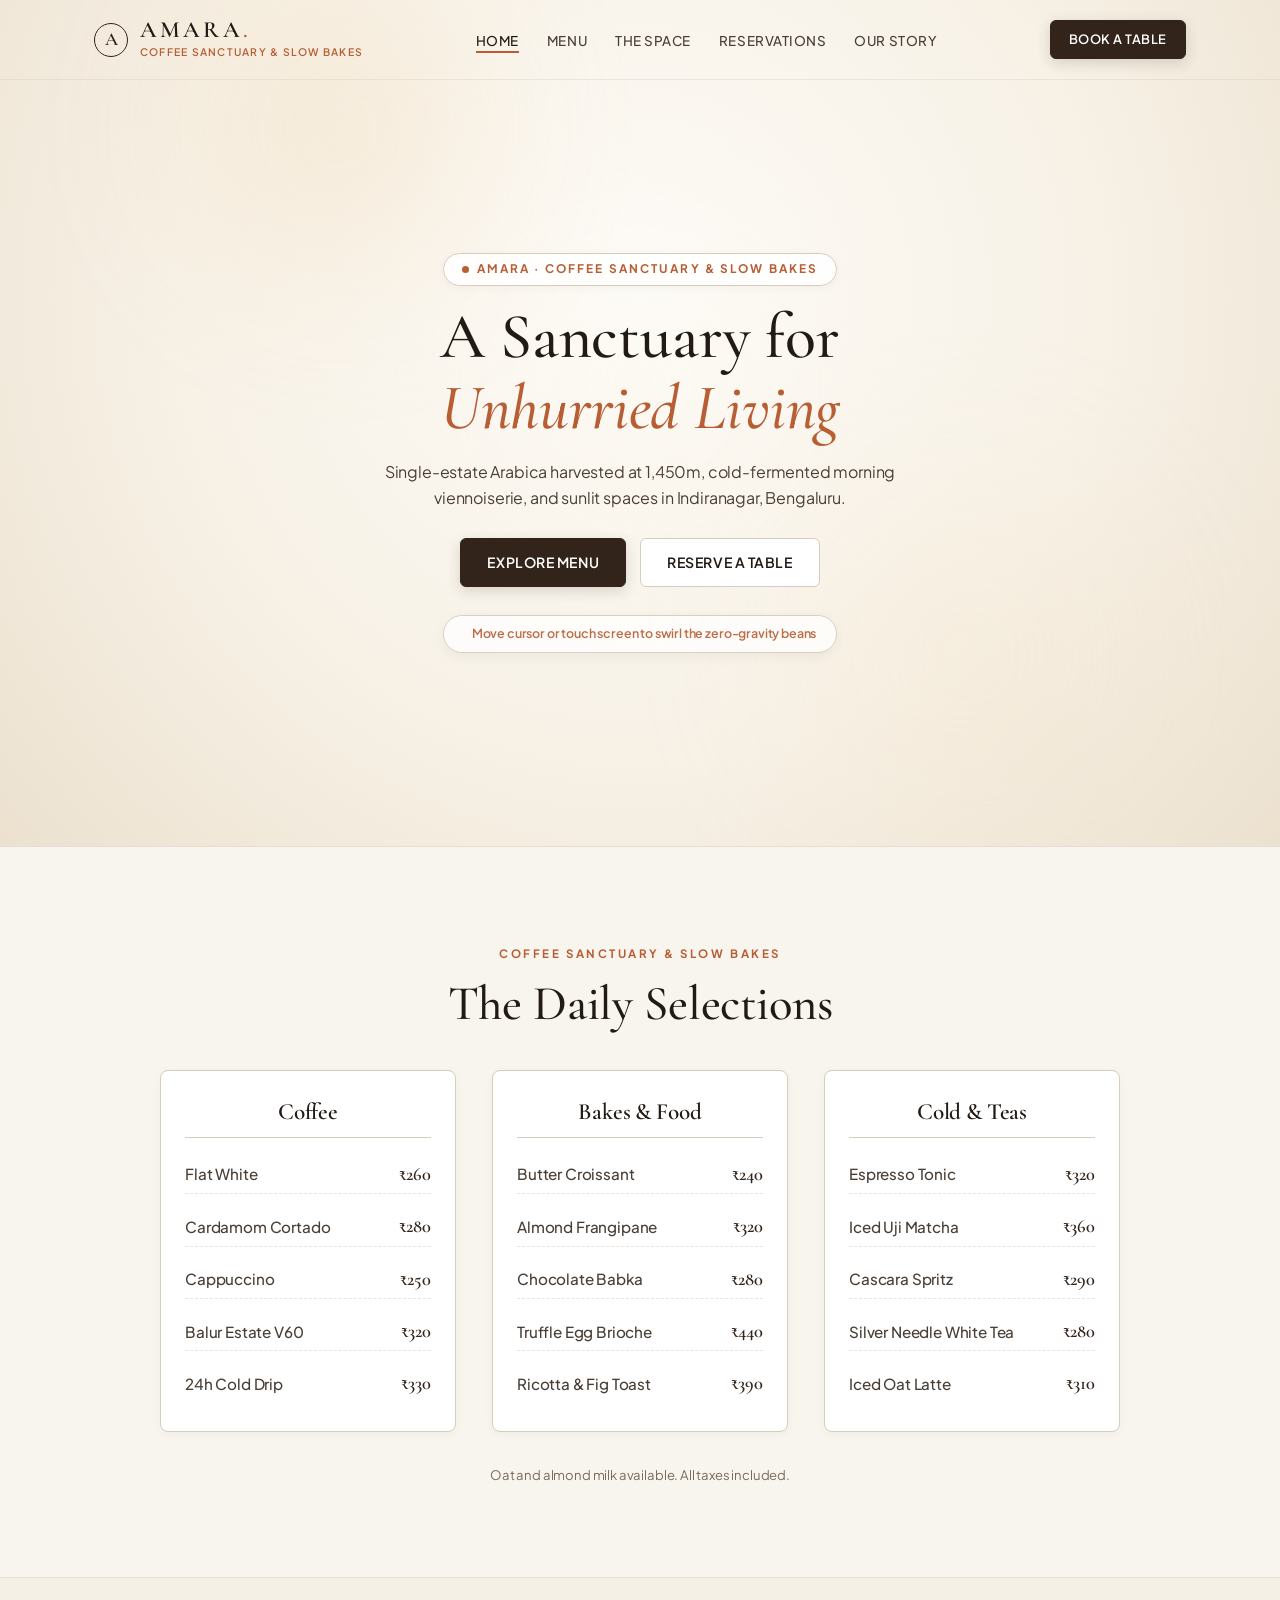
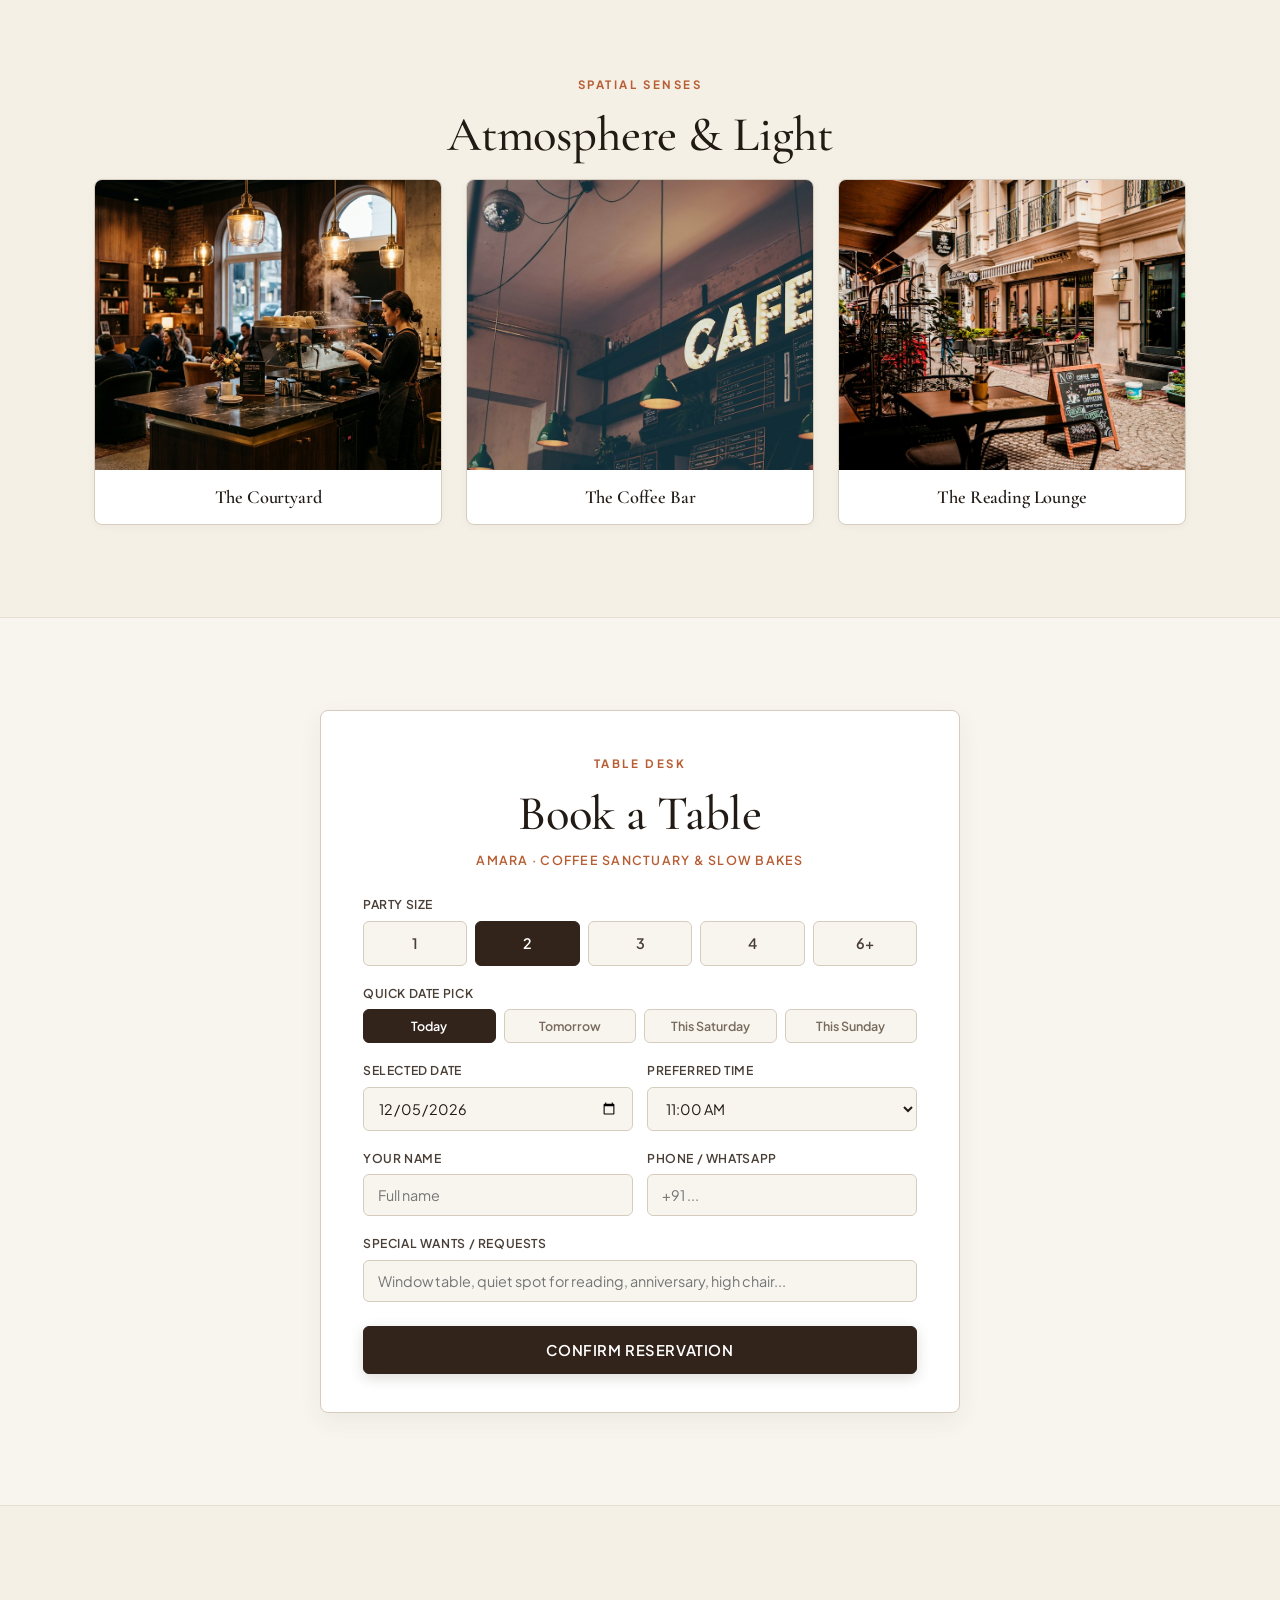
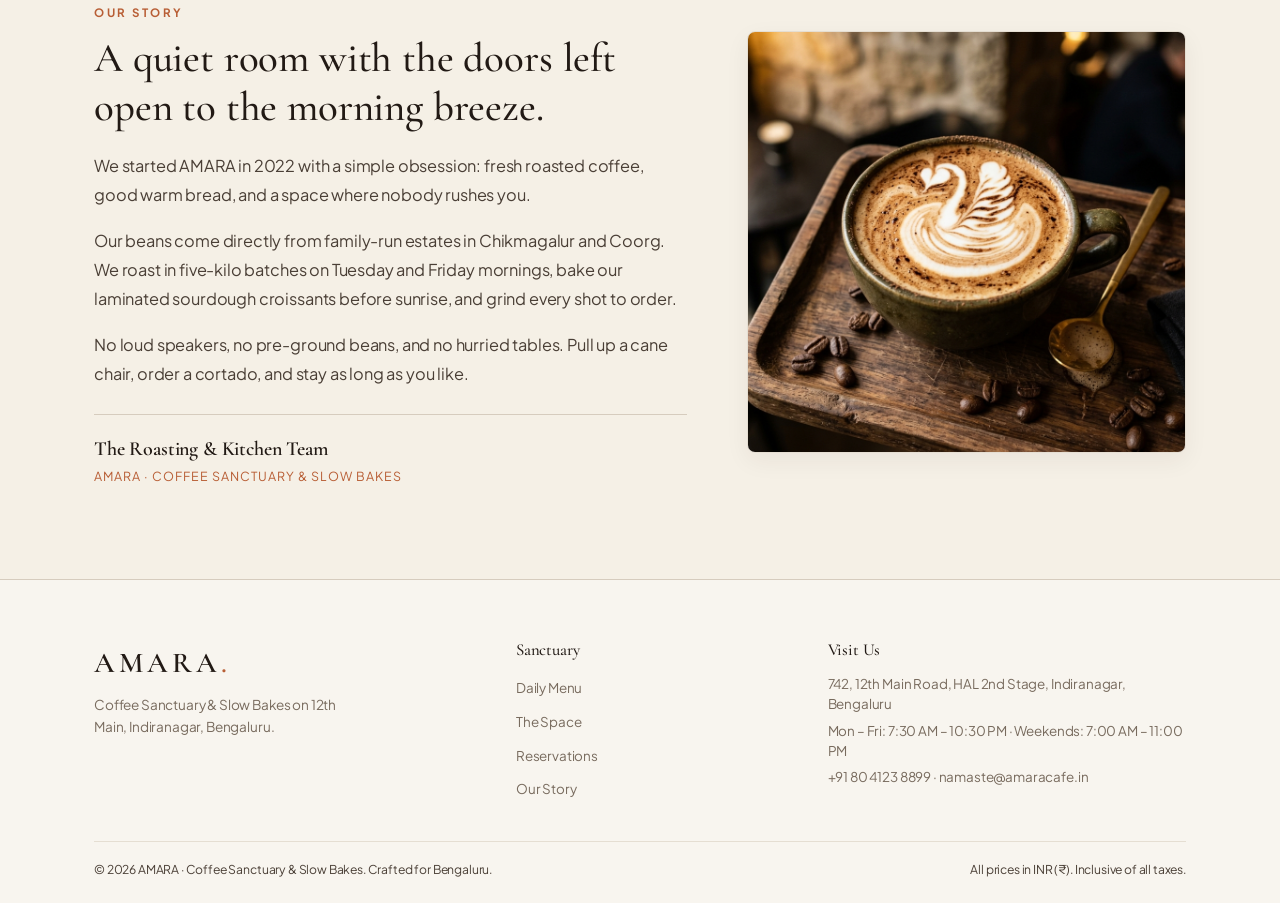
==== commit 4eb74f9f: "feat: implement interactive zero-gravity floating coffee beans and amber beads physics hero" ====
--- a/index.html
+++ b/index.html
@@ -94,70 +94,42 @@
     </div>
   </aside>
 
-  <!-- ================= HERO SECTION (INTERACTIVE BREW BAR — NOT A POSTER) ================= -->
-  <section id="hero" class="hero-section brew-bar-hero">
-    <!-- Ambient Atmospheric Living Lighting & Botanical Shadows (NO POSTER) -->
+  <!-- ================= HERO SECTION (INTERACTIVE FLOATING GRAVITY FIELD) ================= -->
+  <section id="hero" class="hero-section gravity-hero">
+    <!-- Zero-Gravity Interactive Canvas Physics Layer -->
+    <canvas id="gravityFieldCanvas" aria-label="Interactive floating coffee beans and amber beads"></canvas>
+
+    <!-- Warm Ambient Atmospheric Lighting -->
     <div class="hero-atmosphere" aria-hidden="true">
       <div class="sunbeam-orb sunbeam-1"></div>
       <div class="sunbeam-orb sunbeam-2"></div>
       <div class="sunbeam-orb sunbeam-3"></div>
-      <div class="botanical-silhouette bot-left"></div>
-      <div class="botanical-silhouette bot-right"></div>
     </div>
 
     <div class="hero-content-wrapper">
       <div class="container hero-container">
         <div class="hero-brand-pill">
           <span class="pulsing-brew-dot"></span>
-          <span>AMARA Slow Bar · Live Extraction</span>
+          <span>AMARA · Coffee Sanctuary & Slow Bakes</span>
         </div>
 
         <h1 class="hero-title">
-          The Art of the <br>
-          <span class="title-italic">Slow Pour</span>
+          A Sanctuary for <br>
+          <span class="title-italic">Unhurried Living</span>
         </h1>
 
         <p class="hero-subtitle">
-          Watch single-estate Arabica extract in real time. Switch between artisanal slow brew styles below.
+          Single-estate Arabica harvested at 1,450m, cold-fermented morning viennoiserie, and sunlit spaces in Indiranagar, Bengaluru.
         </p>
-
-        <!-- Interactive Brew Switcher Pills -->
-        <div class="brew-switcher" role="tablist" aria-label="Brew Method Selector">
-          <button class="brew-tab active" data-brew-mode="espresso" role="tab" aria-selected="true">
-            <i class="fa-solid fa-mug-saucer"></i>
-            <span>Honey Espresso</span>
-          </button>
-          <button class="brew-tab" data-brew-mode="colddrip" role="tab" aria-selected="false">
-            <i class="fa-solid fa-droplet"></i>
-            <span>Slow Cold Drip</span>
-          </button>
-          <button class="brew-tab" data-brew-mode="pourover" role="tab" aria-selected="false">
-            <i class="fa-solid fa-filter"></i>
-            <span>Pour-Over V60</span>
-          </button>
-        </div>
-
-        <!-- Live Extraction Stage & Interactive Brew Canvas -->
-        <div class="brew-stage-wrapper">
-          <div class="brew-spec-badge" id="brewSpecBadge">
-            <span class="spec-state"><i class="fa-solid fa-circle-dot live-indicator"></i> 9 Bar Sinuous Stream</span>
-            <span class="spec-divider">·</span>
-            <span class="spec-estate">Balur Estate Washed Lot</span>
-            <span class="spec-divider">·</span>
-            <span class="spec-notes">Notes: Raw Honey, Sweet Lime & Cacao</span>
-          </div>
-
-          <div class="canvas-pour-container">
-            <canvas id="coffeePourCanvas" width="420" height="280" aria-label="Interactive coffee extraction simulation"></canvas>
-            <div class="canvas-tap-hint">
-              <i class="fa-solid fa-hand-pointer"></i> <span>Tap cup to agitate crema ripples</span>
-            </div>
-          </div>
-        </div>
 
         <div class="hero-cta-group">
           <a href="#menu" class="btn btn-primary hero-btn">Explore Menu</a>
           <a href="#reserve" class="btn btn-outline hero-btn">Reserve a Table</a>
+        </div>
+
+        <div class="gravity-interactive-hint">
+          <i class="fa-solid fa-sparkles"></i>
+          <span>Move cursor or touch screen to swirl the zero-gravity beans</span>
         </div>
       </div>
     </div>
--- a/styles.css
+++ b/styles.css
@@ -529,21 +529,36 @@
 }
 
 /* ==========================================================
-   HERO SECTION (INTERACTIVE BREW BAR — NOT A POSTER)
+   HERO SECTION (INTERACTIVE FLOATING GRAVITY FIELD)
    ========================================================== */
-.hero-section.brew-bar-hero {
+.hero-section.gravity-hero {
   position: relative;
-  min-height: 98vh;
+  min-height: 94vh;
   display: flex;
   align-items: center;
   justify-content: center;
   overflow: hidden;
-  padding-top: calc(var(--header-height) + 16px);
-  padding-bottom: 40px;
-  background: radial-gradient(circle at 50% 30%, #fbf8f2 0%, #f5efe4 55%, #ede4d3 100%);
-}
-
-/* Atmospheric Living Lighting & Botanical Shadows (Pure CSS, No Poster) */
+  padding-top: calc(var(--header-height) + 10px);
+  padding-bottom: 30px;
+  background: radial-gradient(circle at 50% 35%, #fdfbf7 0%, #f7f1e6 55%, #ece1cf 100%);
+}
+
+/* Zero-Gravity Interactive Physics Canvas */
+#gravityFieldCanvas {
+  position: absolute;
+  inset: 0;
+  width: 100%;
+  height: 100%;
+  z-index: 2;
+  pointer-events: auto;
+  cursor: grab;
+}
+
+#gravityFieldCanvas:active {
+  cursor: grabbing;
+}
+
+/* Atmospheric Sunbeams */
 .hero-atmosphere {
   position: absolute;
   inset: 0;
@@ -578,9 +593,9 @@
 }
 
 .sunbeam-3 {
-  width: 300px;
-  height: 300px;
-  top: 40%;
+  width: 320px;
+  height: 320px;
+  top: 45%;
   left: 50%;
   transform: translate(-50%, -50%);
   background: radial-gradient(circle, rgba(255, 248, 235, 0.8) 0%, rgba(248, 245, 239, 0) 65%);
@@ -592,42 +607,11 @@
   100% { transform: scale(1.15) translate(15px, 20px); opacity: 0.55; }
 }
 
-.botanical-silhouette {
-  position: absolute;
-  width: 280px;
-  height: 380px;
-  opacity: 0.055;
-  background-size: contain;
-  background-repeat: no-repeat;
-  filter: blur(2px);
-  pointer-events: none;
-  animation: botanicalSway 12s ease-in-out infinite alternate;
-}
-
-.bot-left {
-  left: -40px;
-  top: 20%;
-  background-image: radial-gradient(ellipse at center, #33241b 40%, transparent 70%);
-  transform-origin: bottom left;
-}
-
-.bot-right {
-  right: -50px;
-  bottom: 10%;
-  background-image: radial-gradient(ellipse at center, #33241b 40%, transparent 70%);
-  transform-origin: bottom right;
-  animation-duration: 15s;
-}
-
-@keyframes botanicalSway {
-  0% { transform: rotate(0deg) scale(1); }
-  100% { transform: rotate(3deg) scale(1.04); }
-}
-
 .hero-content-wrapper {
   position: relative;
-  z-index: 2;
+  z-index: 3;
   width: 100%;
+  pointer-events: none;
 }
 
 @keyframes heroContentFadeIn {
@@ -661,12 +645,13 @@
   text-transform: uppercase;
   color: var(--accent-terracotta);
   background: rgba(255, 255, 255, 0.88);
-  backdrop-filter: blur(6px);
+  backdrop-filter: blur(8px);
   border: 1px solid var(--border-medium);
   padding: 6px 18px;
   border-radius: 30px;
-  margin-bottom: 14px;
+  margin-bottom: 16px;
   box-shadow: var(--shadow-sm);
+  pointer-events: auto;
   opacity: 1 !important;
   visibility: visible !important;
 }
@@ -687,177 +672,54 @@
 }
 
 .hero-title {
-  font-size: clamp(2.4rem, 4.6vw, 3.8rem);
+  font-size: clamp(2.6rem, 5vw, 4.4rem);
   line-height: 1.1;
   font-weight: 500;
   color: var(--text-main);
-  margin-bottom: 10px;
-  max-width: 820px;
+  margin-bottom: 16px;
+  max-width: 840px;
   opacity: 1 !important;
   visibility: visible !important;
 }
 
 .hero-subtitle {
-  max-width: 580px;
-  font-size: clamp(0.92rem, 1.15vw, 1.05rem);
+  max-width: 600px;
+  font-size: clamp(0.95rem, 1.25vw, 1.12rem);
   color: var(--text-body);
-  margin-bottom: 22px;
-  line-height: 1.55;
+  margin-bottom: 28px;
+  line-height: 1.6;
   opacity: 1 !important;
   visibility: visible !important;
 }
 
-/* ==========================================================
-   INTERACTIVE BREW SWITCHER PILLS
-   ========================================================== */
-.brew-switcher {
-  display: flex;
-  align-items: center;
-  justify-content: center;
-  gap: 10px;
-  flex-wrap: wrap;
-  background: rgba(255, 255, 255, 0.75);
+.gravity-interactive-hint {
+  display: inline-flex;
+  align-items: center;
+  gap: 8px;
+  font-size: 0.78rem;
+  font-weight: 600;
+  color: var(--accent-terracotta);
+  background: rgba(255, 255, 255, 0.85);
   backdrop-filter: blur(8px);
-  padding: 6px;
-  border-radius: 40px;
+  padding: 8px 20px;
+  border-radius: 30px;
+  margin-top: 28px;
+  box-shadow: 0 4px 16px rgba(51, 36, 27, 0.06);
   border: 1px solid var(--border-medium);
-  box-shadow: 0 4px 16px rgba(51, 36, 27, 0.05);
-  margin-bottom: 18px;
-}
-
-.brew-tab {
-  display: inline-flex;
-  align-items: center;
-  gap: 8px;
-  padding: 8px 18px;
-  border-radius: 30px;
-  background: transparent;
-  border: 1px solid transparent;
-  color: var(--text-body);
-  font-size: 0.84rem;
-  font-weight: 600;
-  cursor: pointer;
+  pointer-events: auto;
+  opacity: 0.9;
   transition: all var(--transition-fast);
 }
 
-.brew-tab i {
-  font-size: 0.9rem;
-  color: var(--accent-terracotta);
-  transition: transform var(--transition-fast);
-}
-
-.brew-tab:hover {
-  color: var(--text-main);
-  background: rgba(255, 255, 255, 0.8);
-}
-
-.brew-tab:hover i {
-  transform: scale(1.15);
-}
-
-.brew-tab.active {
-  background: var(--text-main);
-  color: #faf7f2;
-  box-shadow: 0 4px 14px rgba(51, 36, 27, 0.18);
-  border-color: var(--text-main);
-}
-
-.brew-tab.active i {
+.gravity-interactive-hint i {
   color: var(--accent-crema);
-}
-
-/* ==========================================================
-   LIVE EXTRACTION STAGE & CANVAS
-   ========================================================== */
-.brew-stage-wrapper {
-  display: flex;
-  flex-direction: column;
-  align-items: center;
-  width: 100%;
-  max-width: 580px;
-  margin-bottom: 22px;
-}
-
-.brew-spec-badge {
-  display: inline-flex;
-  align-items: center;
-  gap: 8px;
-  flex-wrap: wrap;
-  justify-content: center;
-  font-size: 0.78rem;
-  color: var(--text-muted);
-  background: rgba(255, 255, 255, 0.65);
-  border: 1px solid rgba(214, 204, 190, 0.6);
-  padding: 5px 14px;
-  border-radius: 20px;
-  margin-bottom: 6px;
-  transition: all 0.3s ease;
-}
-
-.brew-spec-badge strong,
-.brew-spec-badge .spec-state {
-  color: var(--accent-coffee);
-  font-weight: 600;
-  display: inline-flex;
-  align-items: center;
-  gap: 5px;
-}
-
-.live-indicator {
-  font-size: 0.6rem;
-  color: #2e7d32;
-  animation: liveBlink 1.5s infinite;
-}
-
-@keyframes liveBlink {
-  0%, 100% { opacity: 1; }
-  50% { opacity: 0.3; }
-}
-
-.spec-divider {
-  color: var(--border-medium);
-}
-
-.canvas-pour-container {
-  display: flex;
-  flex-direction: column;
-  align-items: center;
-  position: relative;
-  cursor: pointer;
-  opacity: 1 !important;
-  visibility: visible !important;
-}
-
-#coffeePourCanvas {
-  display: block;
-  width: 420px;
-  height: 280px;
-  max-width: 92vw;
-  filter: drop-shadow(0 12px 28px rgba(51, 36, 27, 0.09));
-  opacity: 1 !important;
-  visibility: visible !important;
-  transition: transform 0.25s ease;
-}
-
-#coffeePourCanvas:active {
-  transform: scale(0.985);
-}
-
-.canvas-tap-hint {
-  display: inline-flex;
-  align-items: center;
-  gap: 6px;
-  font-size: 0.72rem;
-  color: var(--text-muted);
-  letter-spacing: 0.04em;
-  margin-top: 4px;
-  opacity: 0.7;
-  transition: opacity var(--transition-fast);
-}
-
-.canvas-pour-container:hover .canvas-tap-hint {
-  opacity: 1;
-  color: var(--accent-terracotta);
+  font-size: 0.82rem;
+  animation: sparkleTwinkle 2s infinite alternate;
+}
+
+@keyframes sparkleTwinkle {
+  0% { transform: scale(0.9) rotate(0deg); opacity: 0.7; }
+  100% { transform: scale(1.25) rotate(180deg); opacity: 1; }
 }
 
 .hero-cta-group {
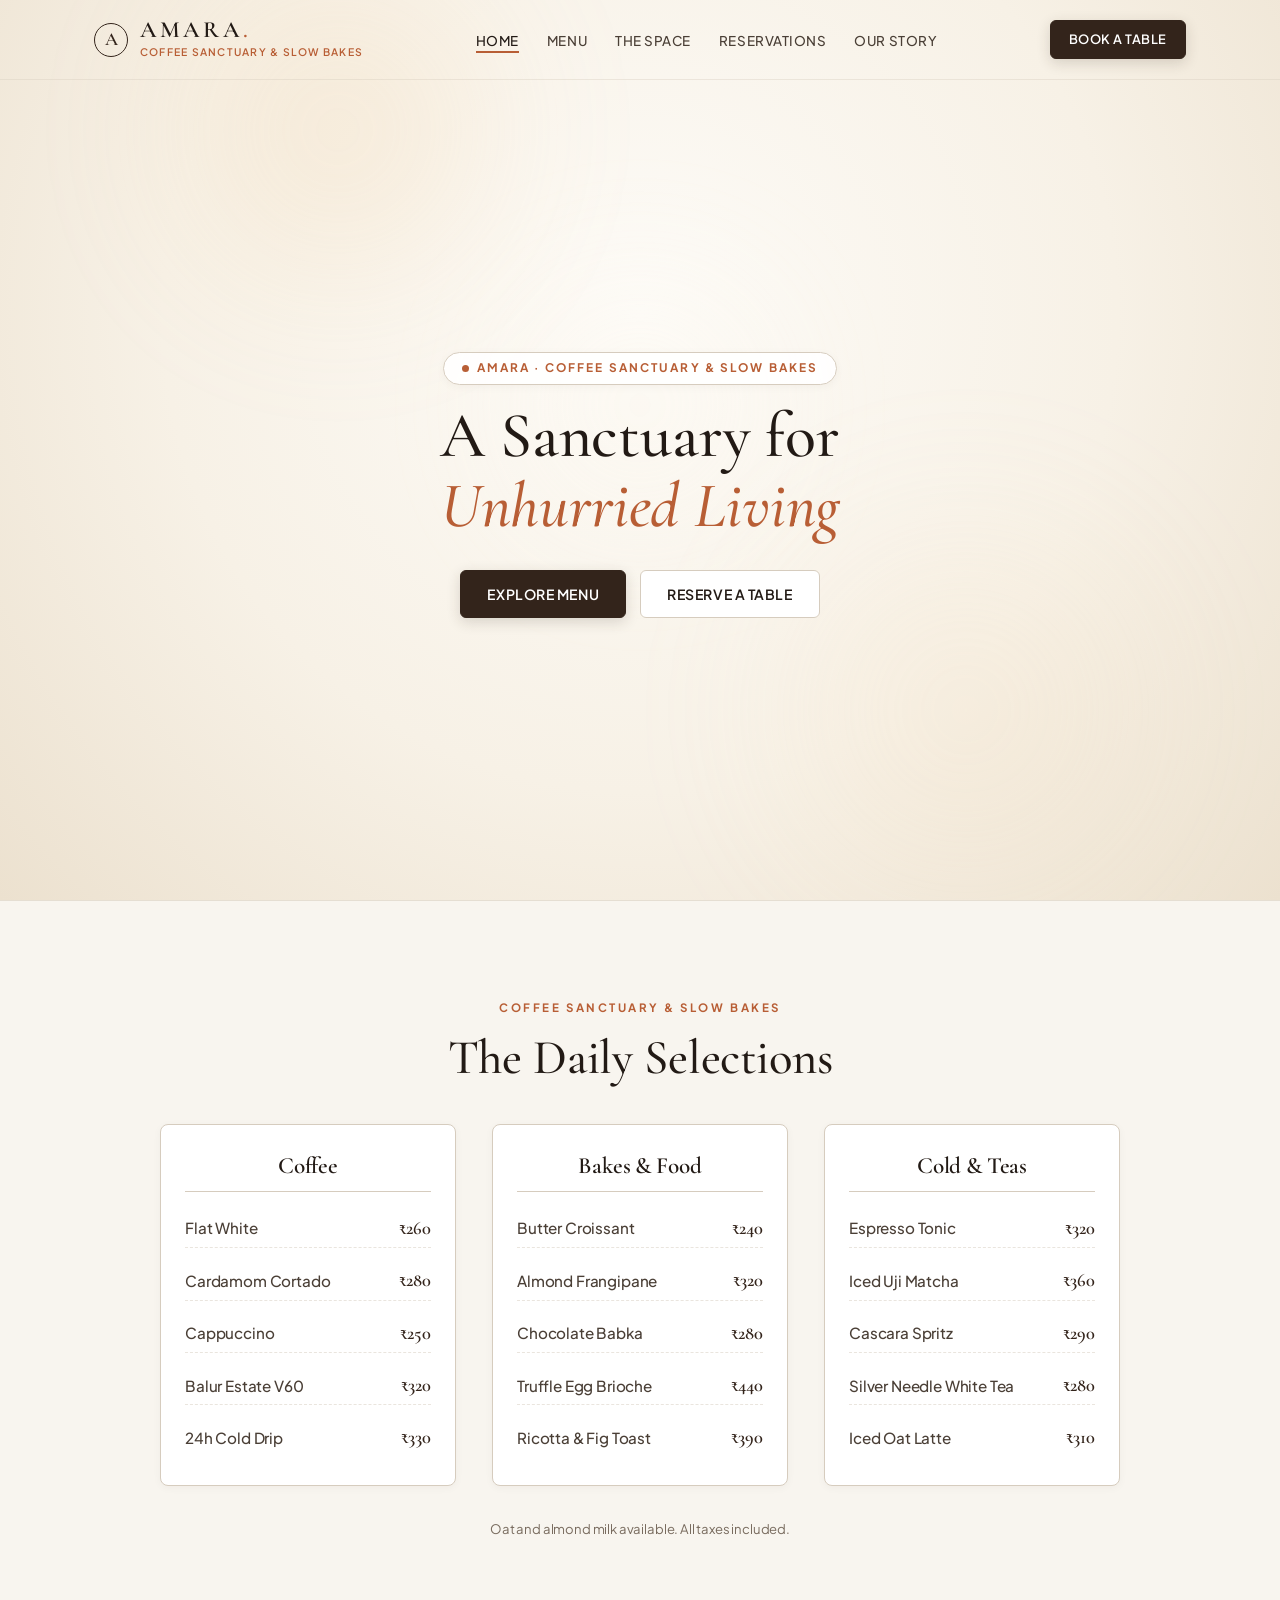
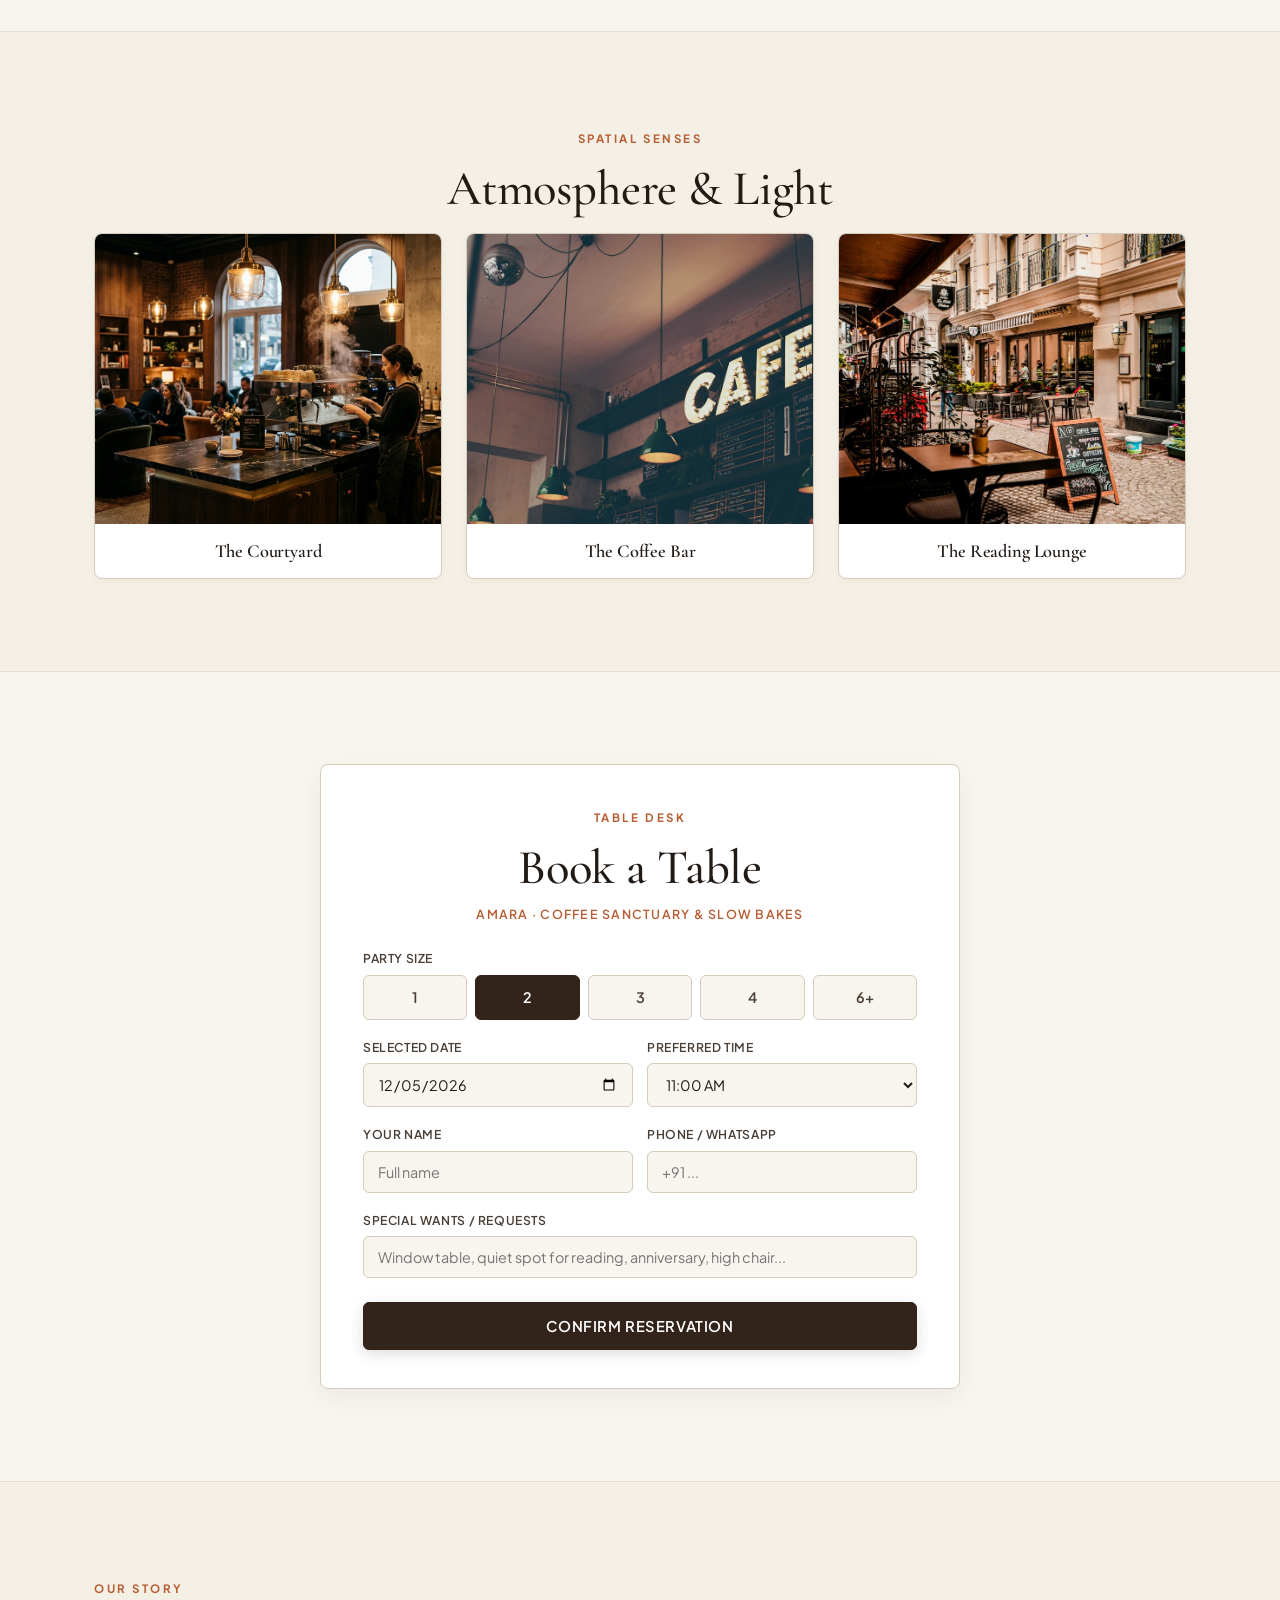
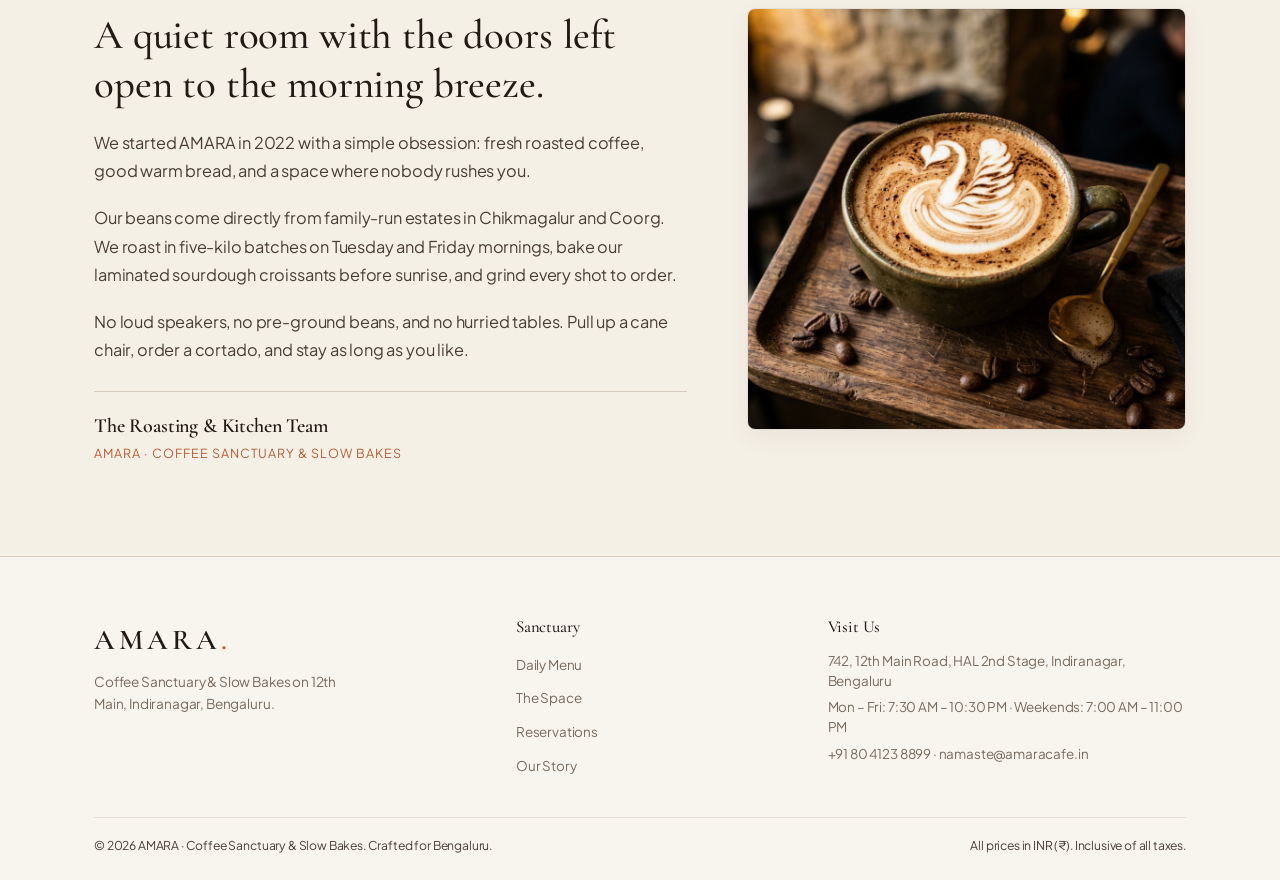
==== commit 96ed26bf: "refactor: remove hint, subtitle, quick date picks, and ensure full viewport height for hero" ====
--- a/index.html
+++ b/index.html
@@ -118,18 +118,9 @@
           <span class="title-italic">Unhurried Living</span>
         </h1>
 
-        <p class="hero-subtitle">
-          Single-estate Arabica harvested at 1,450m, cold-fermented morning viennoiserie, and sunlit spaces in Indiranagar, Bengaluru.
-        </p>
-
         <div class="hero-cta-group">
           <a href="#menu" class="btn btn-primary hero-btn">Explore Menu</a>
           <a href="#reserve" class="btn btn-outline hero-btn">Reserve a Table</a>
-        </div>
-
-        <div class="gravity-interactive-hint">
-          <i class="fa-solid fa-sparkles"></i>
-          <span>Move cursor or touch screen to swirl the zero-gravity beans</span>
         </div>
       </div>
     </div>
@@ -297,17 +288,6 @@
             </div>
           </div>
 
-          <!-- Date Quick-Picks -->
-          <div class="res-group">
-            <label class="res-label">Quick Date Pick</label>
-            <div class="quick-date-pills">
-              <button type="button" class="q-date-btn active" data-date-offset="0">Today</button>
-              <button type="button" class="q-date-btn" data-date-offset="1">Tomorrow</button>
-              <button type="button" class="q-date-btn" data-date-weekend="sat">This Saturday</button>
-              <button type="button" class="q-date-btn" data-date-weekend="sun">This Sunday</button>
-            </div>
-          </div>
-
           <!-- Date & Time Row -->
           <div class="res-row-2">
             <div class="res-group">
--- a/styles.css
+++ b/styles.css
@@ -533,13 +533,14 @@
    ========================================================== */
 .hero-section.gravity-hero {
   position: relative;
-  min-height: 94vh;
+  min-height: 100vh;
+  min-height: 100dvh;
   display: flex;
   align-items: center;
   justify-content: center;
   overflow: hidden;
   padding-top: calc(var(--header-height) + 10px);
-  padding-bottom: 30px;
+  padding-bottom: 20px;
   background: radial-gradient(circle at 50% 35%, #fdfbf7 0%, #f7f1e6 55%, #ece1cf 100%);
 }
 
@@ -676,50 +677,10 @@
   line-height: 1.1;
   font-weight: 500;
   color: var(--text-main);
-  margin-bottom: 16px;
+  margin-bottom: 28px;
   max-width: 840px;
   opacity: 1 !important;
   visibility: visible !important;
-}
-
-.hero-subtitle {
-  max-width: 600px;
-  font-size: clamp(0.95rem, 1.25vw, 1.12rem);
-  color: var(--text-body);
-  margin-bottom: 28px;
-  line-height: 1.6;
-  opacity: 1 !important;
-  visibility: visible !important;
-}
-
-.gravity-interactive-hint {
-  display: inline-flex;
-  align-items: center;
-  gap: 8px;
-  font-size: 0.78rem;
-  font-weight: 600;
-  color: var(--accent-terracotta);
-  background: rgba(255, 255, 255, 0.85);
-  backdrop-filter: blur(8px);
-  padding: 8px 20px;
-  border-radius: 30px;
-  margin-top: 28px;
-  box-shadow: 0 4px 16px rgba(51, 36, 27, 0.06);
-  border: 1px solid var(--border-medium);
-  pointer-events: auto;
-  opacity: 0.9;
-  transition: all var(--transition-fast);
-}
-
-.gravity-interactive-hint i {
-  color: var(--accent-crema);
-  font-size: 0.82rem;
-  animation: sparkleTwinkle 2s infinite alternate;
-}
-
-@keyframes sparkleTwinkle {
-  0% { transform: scale(0.9) rotate(0deg); opacity: 0.7; }
-  100% { transform: scale(1.25) rotate(180deg); opacity: 1; }
 }
 
 .hero-cta-group {
@@ -940,37 +901,6 @@
 }
 
 .g-pill input:checked + span {
-  background: var(--accent-coffee);
-  color: #fff;
-  border-color: var(--accent-coffee);
-}
-
-/* Quick Date Pills */
-.quick-date-pills {
-  display: grid;
-  grid-template-columns: repeat(4, 1fr);
-  gap: 8px;
-}
-
-.q-date-btn {
-  padding: 8px 6px;
-  font-size: 0.78rem;
-  font-weight: 600;
-  color: var(--text-muted);
-  border: 1px solid var(--border-medium);
-  border-radius: 6px;
-  background: var(--bg-body);
-  cursor: pointer;
-  transition: all var(--transition-fast);
-  text-align: center;
-}
-
-.q-date-btn:hover {
-  border-color: var(--accent-coffee);
-  color: var(--text-main);
-}
-
-.q-date-btn.active {
   background: var(--accent-coffee);
   color: #fff;
   border-color: var(--accent-coffee);
@@ -1369,10 +1299,6 @@
     padding: 68px 0;
   }
 
-  .quick-date-pills {
-    grid-template-columns: repeat(2, 1fr);
-  }
-
   .res-row-2 {
     grid-template-columns: 1fr;
   }
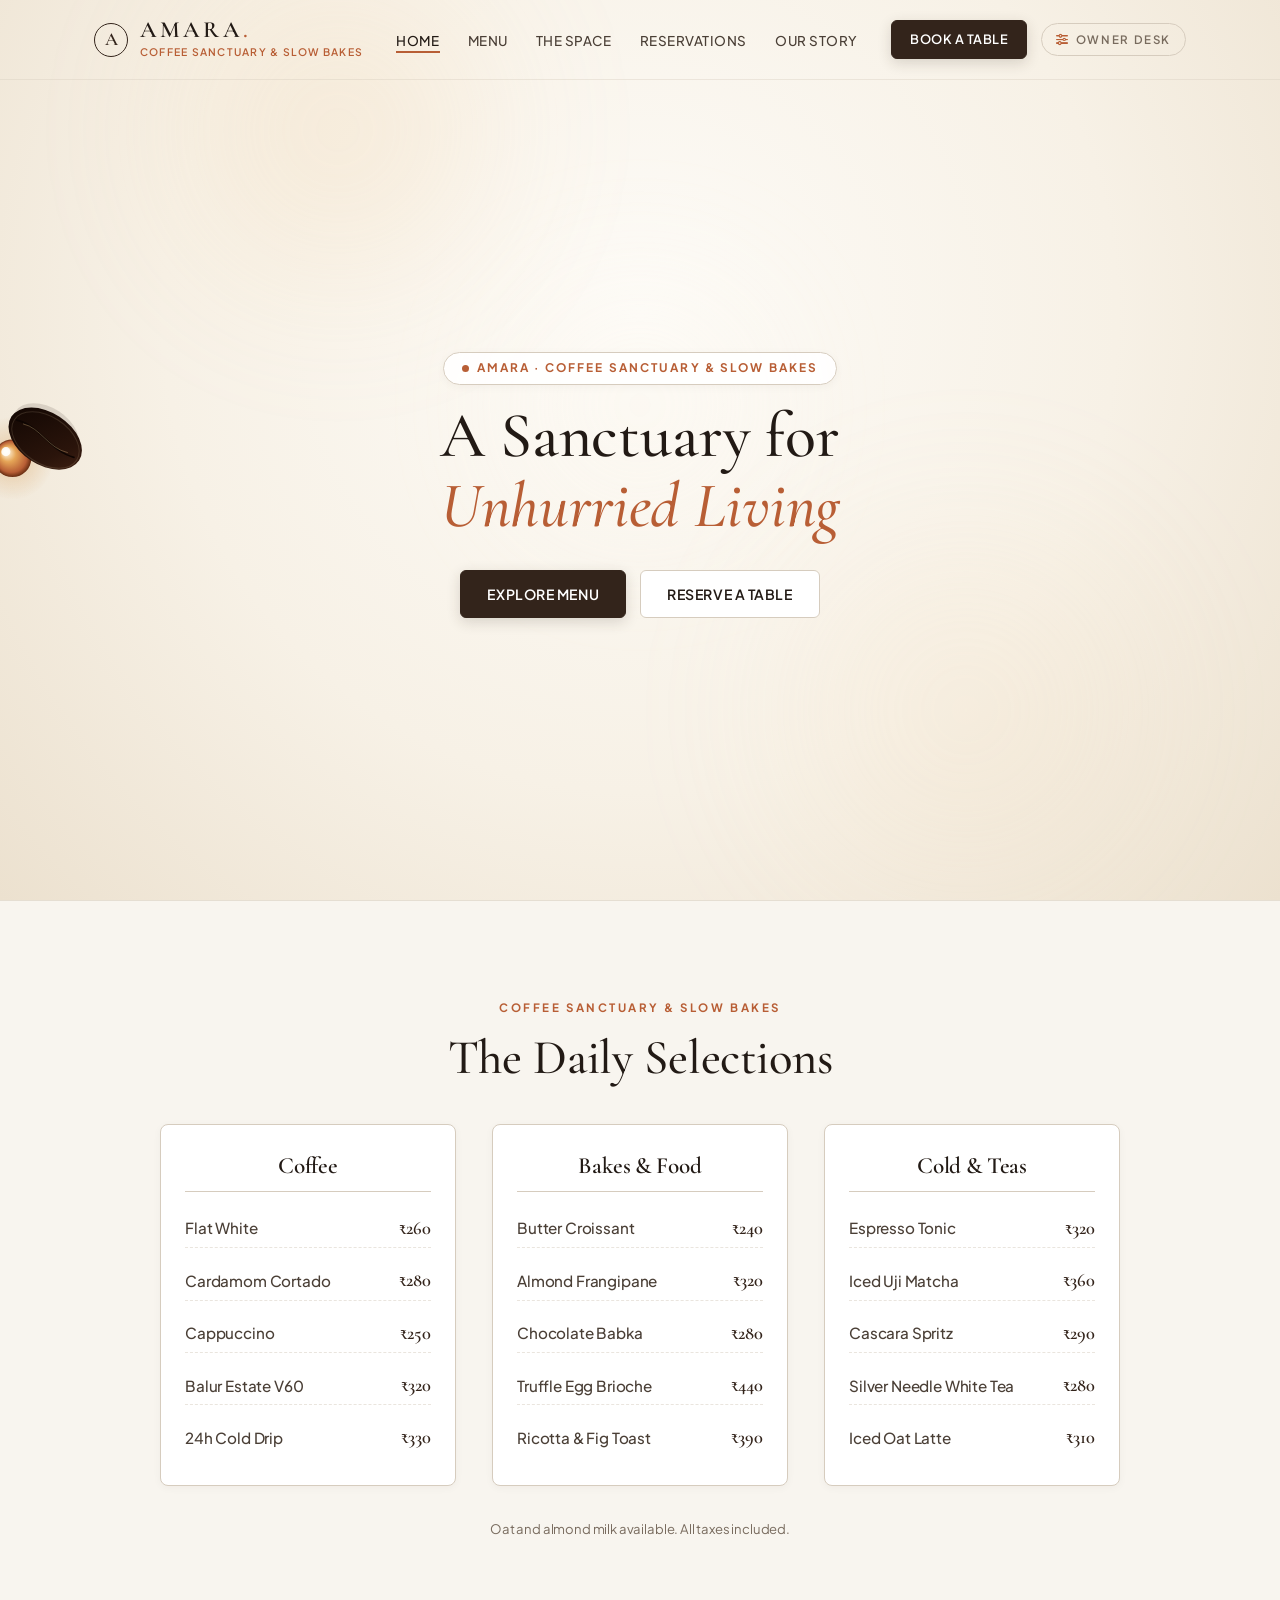
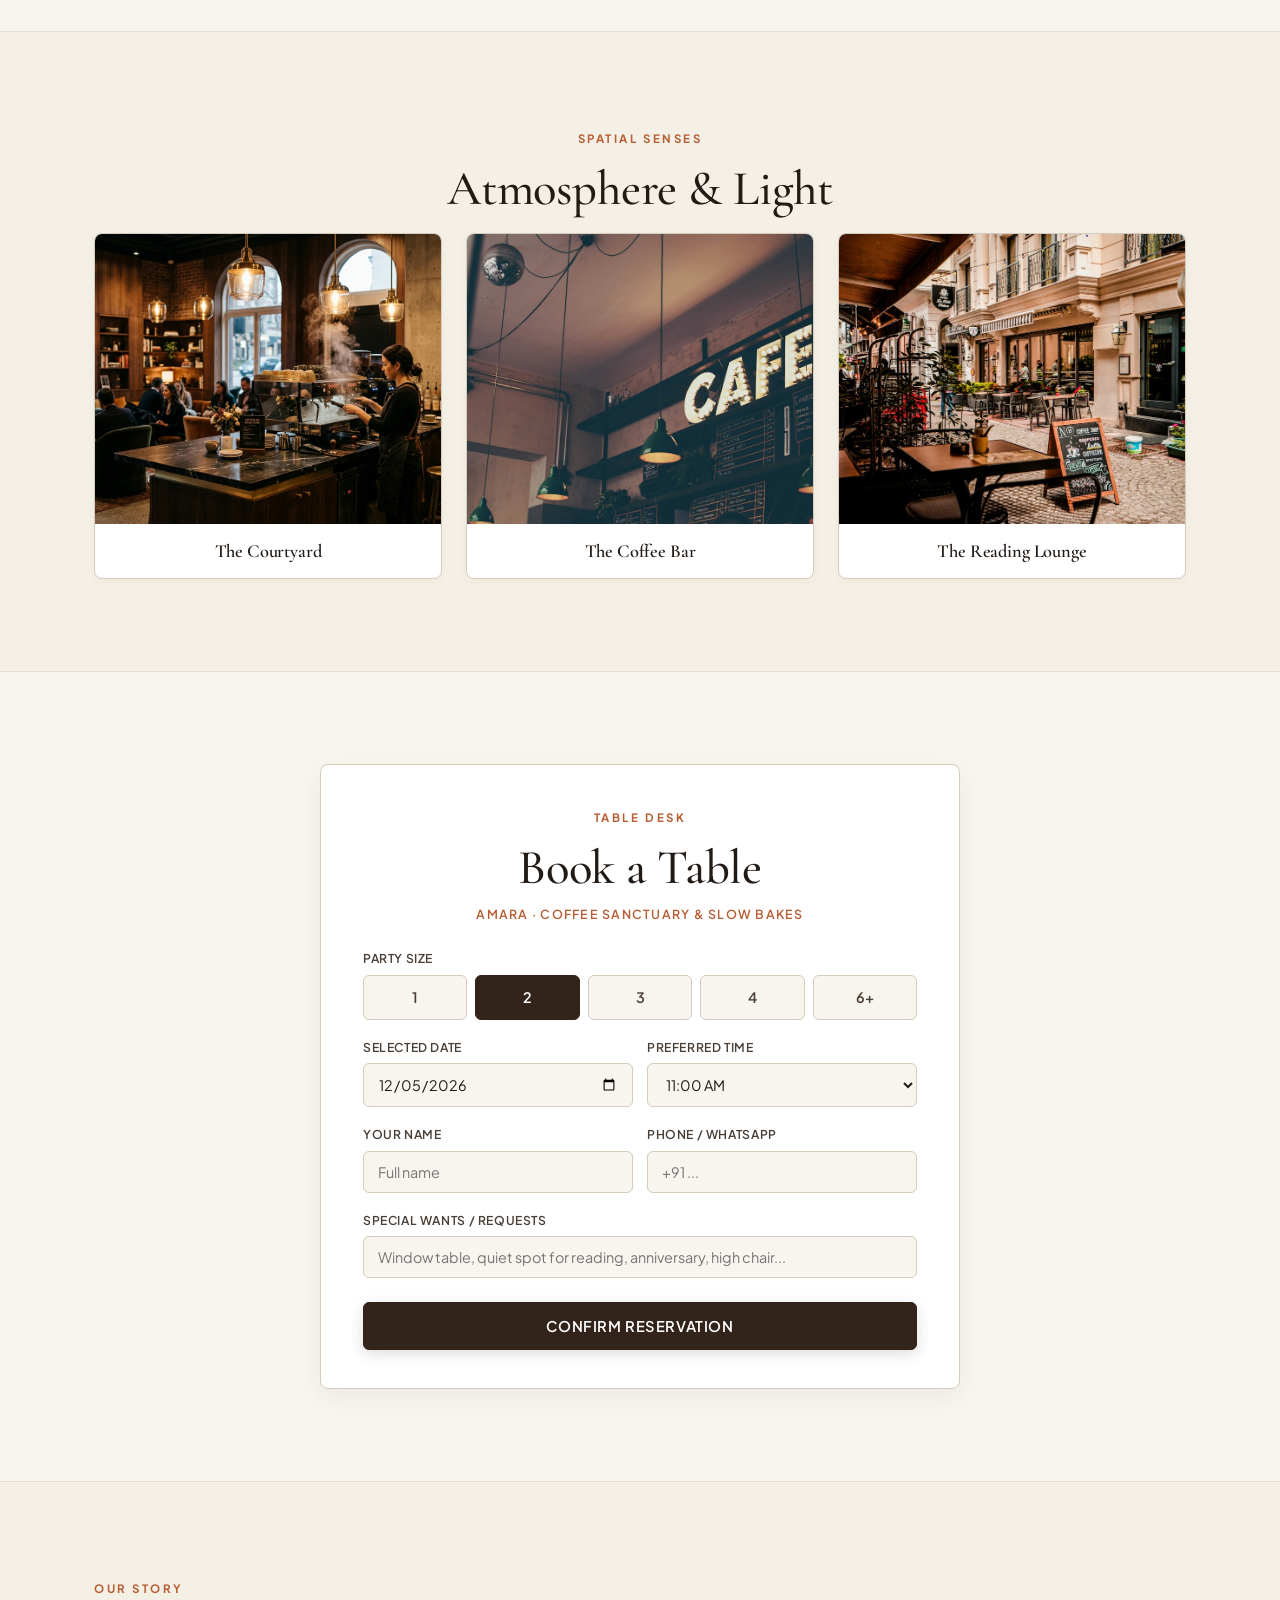
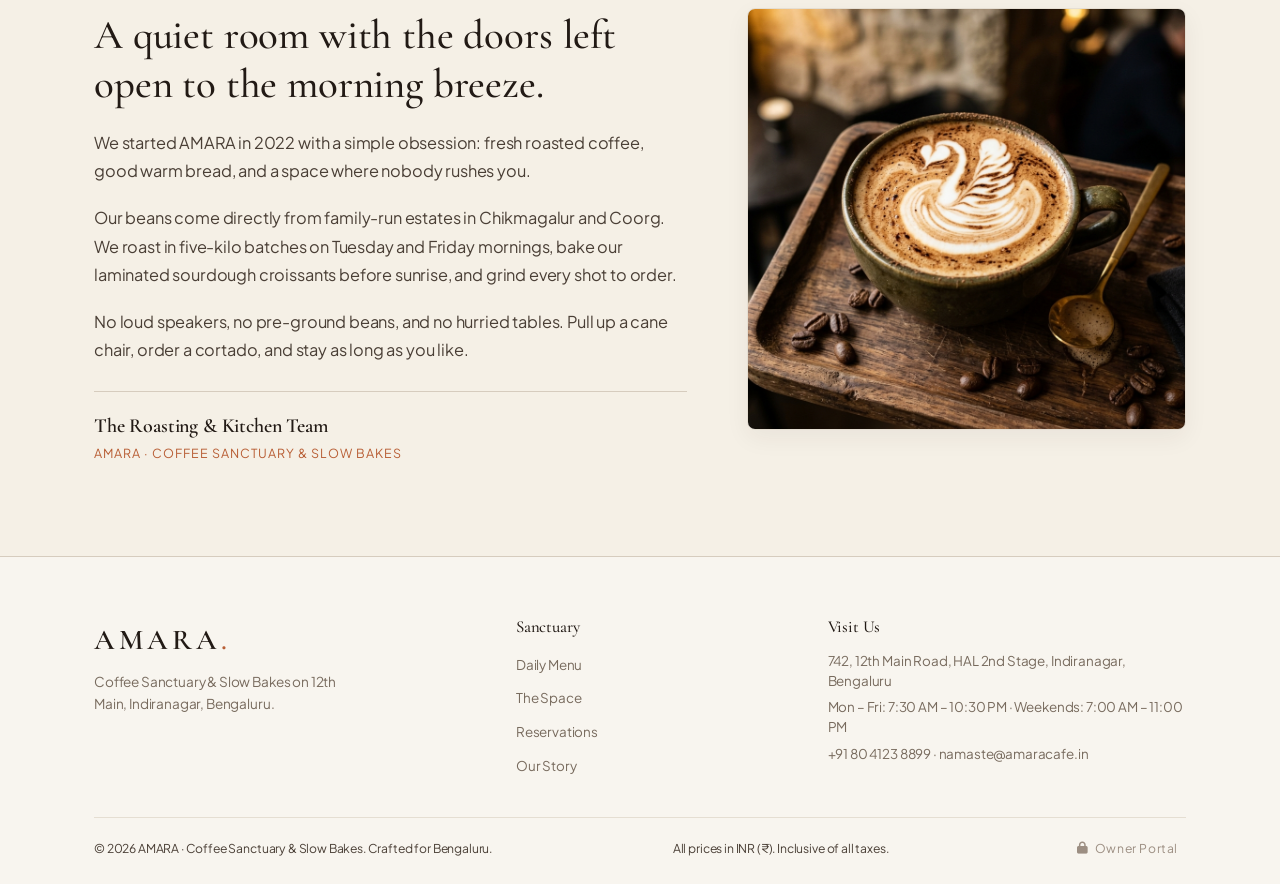
==== commit 7016c488: "feat: add Owner Management Studio for menu, atmosphere photos, and reservations" ====
--- a/index.html
+++ b/index.html
@@ -58,6 +58,12 @@
         <a href="#reserve" class="btn btn-primary btn-nav">
           <span>Book a Table</span>
         </a>
+
+        <!-- Owner Studio Desk Trigger -->
+        <button class="btn btn-outline btn-owner-badge" id="openOwnerPortalBtn" title="Owner Management Studio" aria-label="Owner Studio">
+          <i class="fa-solid fa-sliders"></i>
+          <span class="owner-badge-text">Owner Desk</span>
+        </button>
 
         <button class="mobile-toggle" id="mobileMenuBtn" aria-label="Toggle navigation">
           <span></span>
@@ -87,6 +93,9 @@
     </ul>
     <div class="drawer-footer">
       <a href="#reserve" class="btn btn-primary btn-block" id="drawerReserveBtn">Book a Table</a>
+      <button class="btn btn-outline btn-block" id="drawerOwnerBtn">
+        <i class="fa-solid fa-sliders"></i> Owner Desk
+      </button>
       <div class="drawer-meta">
         <p><i class="fa-solid fa-location-dot"></i> Indiranagar, Bengaluru</p>
         <p><i class="fa-solid fa-clock"></i> 7:30 AM – 10:30 PM Daily</p>
@@ -233,7 +242,7 @@
       </div>
 
       <!-- Atmosphere Only: Architecture, Interiors & Courtyard without food or descriptions -->
-      <div class="atmosphere-gallery-grid reveal-fade delay-1">
+      <div class="atmosphere-gallery-grid reveal-fade delay-1" id="atmosphereGalleryGrid">
         <div class="atmosphere-photo-card">
           <img src="assets/images/cafe-interior.jpg" alt="The Courtyard Atrium" loading="lazy">
           <h4 class="atmosphere-title">The Courtyard</h4>
@@ -424,9 +433,311 @@
       <div class="footer-bottom">
         <p>&copy; 2026 AMARA · Coffee Sanctuary & Slow Bakes. Crafted for Bengaluru.</p>
         <p class="footer-subtext">All prices in INR (₹). Inclusive of all taxes.</p>
+        <button class="footer-owner-link" id="footerOwnerBtn">
+          <i class="fa-solid fa-lock"></i> <span>Owner Portal</span>
+        </button>
       </div>
     </div>
   </footer>
+
+  <!-- ================= OWNER PIN ACCESS MODAL ================= -->
+  <div class="modal-backdrop" id="ownerPinModal">
+    <div class="modal-card owner-pin-card">
+      <button class="modal-close" id="ownerPinCloseBtn" aria-label="Close PIN modal">&times;</button>
+      <div class="modal-header-icon owner-icon">
+        <i class="fa-solid fa-shield-halved"></i>
+      </div>
+      <h3 class="modal-title">AMARA Management</h3>
+      <p class="modal-sub">Enter owner PIN to access Menu, Photos & Reservations desk.</p>
+      
+      <form id="ownerPinForm" class="owner-pin-form">
+        <div class="pin-input-group">
+          <input type="password" id="ownerPinInput" class="res-input text-center pin-input" maxlength="8" placeholder="••••" required autofocus autocomplete="current-password">
+          <button type="button" class="pin-toggle-visibility" id="pinToggleBtn" aria-label="Toggle PIN Visibility">
+            <i class="fa-regular fa-eye"></i>
+          </button>
+        </div>
+        <div class="pin-hint-tag">
+          <i class="fa-solid fa-key"></i> <span>Default PIN: <strong>1450</strong> (Estate Altitude)</span>
+        </div>
+        <div id="pinErrorMessage" class="pin-error-msg" style="display: none;"></div>
+        <div class="modal-action-row pin-action-row">
+          <button type="submit" class="btn btn-primary btn-block">Unlock Studio</button>
+        </div>
+      </form>
+    </div>
+  </div>
+
+  <!-- ================= OWNER MANAGEMENT STUDIO MODAL ================= -->
+  <div class="modal-backdrop owner-studio-backdrop" id="ownerStudioModal">
+    <div class="owner-studio-card">
+      <!-- Studio Header -->
+      <div class="studio-header">
+        <div class="studio-brand">
+          <span class="logo-mark studio-mark">A</span>
+          <div>
+            <div class="studio-title">AMARA<span class="logo-dot">.</span> <span class="studio-sub-badge">Owner Desk</span></div>
+            <p class="studio-sub">Live Café Operations & Content Manager</p>
+          </div>
+        </div>
+
+        <div class="studio-header-actions">
+          <button type="button" class="btn btn-outline studio-btn-sm" id="studioResetDefaultsBtn" title="Reset Menu & Spaces to Café Defaults">
+            <i class="fa-solid fa-rotate-left"></i> <span>Reset Defaults</span>
+          </button>
+          <button type="button" class="modal-close studio-close" id="studioCloseBtn" aria-label="Close studio">&times;</button>
+        </div>
+      </div>
+
+      <!-- Studio Navigation Tabs -->
+      <div class="studio-tabs" role="tablist">
+        <button class="studio-tab active" data-studio-tab="menu" role="tab" aria-selected="true">
+          <i class="fa-solid fa-mug-saucer"></i>
+          <span>Menu Manager (<strong id="studioMenuBadge">15</strong>)</span>
+        </button>
+        <button class="studio-tab" data-studio-tab="photos" role="tab" aria-selected="false">
+          <i class="fa-solid fa-images"></i>
+          <span>Atmosphere Photos (<strong id="studioPhotoBadge">3</strong>)</span>
+        </button>
+        <button class="studio-tab" data-studio-tab="reservations" role="tab" aria-selected="false">
+          <i class="fa-solid fa-calendar-check"></i>
+          <span>Reservations Desk (<strong id="studioResBadge">0</strong>)</span>
+        </button>
+      </div>
+
+      <!-- Studio Body / Tab Panels -->
+      <div class="studio-body">
+
+        <!-- ================= TAB 1: MENU MANAGER ================= -->
+        <div class="studio-panel active" id="studioPanelMenu" role="tabpanel">
+          <div class="studio-panel-layout">
+            <!-- Add Item Card -->
+            <div class="studio-card studio-form-card">
+              <div class="studio-card-header">
+                <i class="fa-solid fa-plus-circle"></i>
+                <h4>Add New Dish / Brew</h4>
+              </div>
+              <form id="studioAddMenuForm" class="studio-form">
+                <div class="form-group">
+                  <label for="newItemName">Item Name</label>
+                  <input type="text" id="newItemName" class="res-input" placeholder="e.g. Cardamom Bun, Nitro Cold Brew" required>
+                </div>
+                <div class="studio-form-row">
+                  <div class="form-group">
+                    <label for="newItemPrice">Price (₹)</label>
+                    <input type="number" id="newItemPrice" class="res-input" placeholder="280" min="10" max="9999" required>
+                  </div>
+                  <div class="form-group">
+                    <label for="newItemCategory">Category</label>
+                    <select id="newItemCategory" class="res-input" required>
+                      <option value="coffee">Coffee</option>
+                      <option value="bakes">Bakes & Food</option>
+                      <option value="cold">Cold & Teas</option>
+                    </select>
+                  </div>
+                </div>
+                <div class="form-group studio-toggle-group">
+                  <label class="studio-toggle-label">
+                    <input type="checkbox" id="newItemInStock" checked>
+                    <span>In Stock on Live Menu</span>
+                  </label>
+                </div>
+                <button type="submit" class="btn btn-primary btn-block">
+                  <i class="fa-solid fa-plus"></i> Add to Live Menu
+                </button>
+              </form>
+            </div>
+
+            <!-- Manage Existing Menu Items -->
+            <div class="studio-card studio-list-card">
+              <div class="studio-card-header flex-between">
+                <div>
+                  <i class="fa-solid fa-list-check"></i>
+                  <h4>Live Menu Items</h4>
+                </div>
+                <span class="studio-badge-count" id="studioMenuTotalBadge">15 items</span>
+              </div>
+              <div class="studio-menu-list-wrapper" id="studioMenuList">
+                <!-- Injected via JavaScript -->
+              </div>
+            </div>
+          </div>
+        </div>
+
+        <!-- ================= TAB 2: ATMOSPHERE PHOTOS ================= -->
+        <div class="studio-panel" id="studioPanelPhotos" role="tabpanel">
+          <div class="studio-panel-layout">
+            <!-- Add Photo Card -->
+            <div class="studio-card studio-form-card">
+              <div class="studio-card-header">
+                <i class="fa-solid fa-cloud-arrow-up"></i>
+                <h4>Add Atmosphere Photo</h4>
+              </div>
+              <form id="studioAddPhotoForm" class="studio-form">
+                <div class="form-group">
+                  <label for="newPhotoTitle">Space / Area Title</label>
+                  <input type="text" id="newPhotoTitle" class="res-input" placeholder="e.g. The Courtyard, Sunlit Roastery Bar" required>
+                </div>
+
+                <div class="form-group">
+                  <label>Photo Source</label>
+                  <div class="photo-source-radios">
+                    <label class="source-radio-label">
+                      <input type="radio" name="photoSourceType" value="file" checked>
+                      <span>Upload Local Photo</span>
+                    </label>
+                    <label class="source-radio-label">
+                      <input type="radio" name="photoSourceType" value="url">
+                      <span>Image URL</span>
+                    </label>
+                  </div>
+                </div>
+
+                <!-- File Upload Input -->
+                <div class="form-group" id="photoFileInputGroup">
+                  <label for="newPhotoFile">Select Photo File</label>
+                  <div class="file-upload-dropzone" id="photoFileDropzone">
+                    <i class="fa-regular fa-image"></i>
+                    <span id="photoFilePrompt">Choose or drag an image here</span>
+                    <input type="file" id="newPhotoFile" accept="image/*" class="file-input-hidden">
+                  </div>
+                </div>
+
+                <!-- URL Input (Alternative) -->
+                <div class="form-group" id="photoUrlInputGroup" style="display: none;">
+                  <label for="newPhotoUrl">Image URL / Path</label>
+                  <input type="text" id="newPhotoUrl" class="res-input" placeholder="https://... or assets/images/...">
+                </div>
+
+                <button type="submit" class="btn btn-primary btn-block">
+                  <i class="fa-solid fa-image"></i> Add to Live Gallery
+                </button>
+              </form>
+            </div>
+
+            <!-- Existing Gallery Photos List -->
+            <div class="studio-card studio-list-card">
+              <div class="studio-card-header flex-between">
+                <div>
+                  <i class="fa-solid fa-panorama"></i>
+                  <h4>Live Atmosphere Gallery</h4>
+                </div>
+                <span class="studio-badge-count" id="studioPhotoTotalBadge">3 spaces</span>
+              </div>
+              <div class="studio-photos-grid" id="studioPhotosGrid">
+                <!-- Injected via JavaScript -->
+              </div>
+            </div>
+          </div>
+        </div>
+
+        <!-- ================= TAB 3: RESERVATIONS DESK ================= -->
+        <div class="studio-panel" id="studioPanelReservations" role="tabpanel">
+          <!-- Reservation KPI Metrics -->
+          <div class="res-metrics-grid">
+            <div class="res-metric-pill total">
+              <span class="metric-num" id="resKpiTotal">0</span>
+              <span class="metric-label">Total Bookings</span>
+            </div>
+            <div class="res-metric-pill confirmed">
+              <span class="metric-num" id="resKpiConfirmed">0</span>
+              <span class="metric-label">Confirmed</span>
+            </div>
+            <div class="res-metric-pill seated">
+              <span class="metric-num" id="resKpiSeated">0</span>
+              <span class="metric-label">Seated</span>
+            </div>
+            <div class="res-metric-pill cancelled">
+              <span class="metric-num" id="resKpiCancelled">0</span>
+              <span class="metric-label">Cancelled</span>
+            </div>
+          </div>
+
+          <!-- Reservation Toolbar -->
+          <div class="res-toolbar">
+            <div class="res-search-box">
+              <i class="fa-solid fa-magnifying-glass"></i>
+              <input type="text" id="studioResSearch" class="res-search-input" placeholder="Search by guest name, phone, or #Ref...">
+            </div>
+
+            <div class="res-filter-buttons" role="group" aria-label="Filter reservations">
+              <button type="button" class="res-filter-btn active" data-res-filter="all">All</button>
+              <button type="button" class="res-filter-btn" data-res-filter="Confirmed">Confirmed</button>
+              <button type="button" class="res-filter-btn" data-res-filter="Seated">Seated</button>
+              <button type="button" class="res-filter-btn" data-res-filter="Cancelled">Cancelled</button>
+            </div>
+
+            <div class="res-toolbar-actions">
+              <button type="button" class="btn btn-outline studio-btn-sm" id="toggleWalkInBtn">
+                <i class="fa-solid fa-user-plus"></i> <span>+ Walk-In</span>
+              </button>
+              <button type="button" class="btn btn-outline studio-btn-sm" id="copyTodaySummaryBtn" title="Copy reservation sheet to clipboard">
+                <i class="fa-regular fa-clipboard"></i> <span>Copy Sheet</span>
+              </button>
+            </div>
+          </div>
+
+          <!-- Walk-in / Phone Reservation Form (Collapsible) -->
+          <div class="studio-walkin-card" id="studioWalkInCard" style="display: none;">
+            <div class="studio-card-header flex-between">
+              <h5><i class="fa-solid fa-phone"></i> Add Walk-In / Phone Reservation</h5>
+              <button type="button" class="walkin-close-btn" id="closeWalkInBtn">&times;</button>
+            </div>
+            <form id="studioWalkInForm" class="studio-form">
+              <div class="studio-form-row">
+                <div class="form-group">
+                  <label for="walkInName">Guest Name</label>
+                  <input type="text" id="walkInName" class="res-input" placeholder="e.g. Rahul Verma" required>
+                </div>
+                <div class="form-group">
+                  <label for="walkInPhone">Phone Number</label>
+                  <input type="tel" id="walkInPhone" class="res-input" placeholder="+91 98765 43210" required>
+                </div>
+              </div>
+              <div class="studio-form-row-3">
+                <div class="form-group">
+                  <label for="walkInDate">Date</label>
+                  <input type="date" id="walkInDate" class="res-input" required>
+                </div>
+                <div class="form-group">
+                  <label for="walkInTime">Time</label>
+                  <select id="walkInTime" class="res-input" required>
+                    <option value="08:30 AM">08:30 AM</option>
+                    <option value="11:00 AM">11:00 AM</option>
+                    <option value="01:30 PM">01:30 PM</option>
+                    <option value="04:30 PM">04:30 PM</option>
+                    <option value="07:00 PM">07:00 PM</option>
+                  </select>
+                </div>
+                <div class="form-group">
+                  <label for="walkInGuests">Guests</label>
+                  <select id="walkInGuests" class="res-input" required>
+                    <option value="1">1 Guest</option>
+                    <option value="2" selected>2 Guests</option>
+                    <option value="4">4 Guests</option>
+                    <option value="6+">6+ Guests</option>
+                  </select>
+                </div>
+              </div>
+              <div class="form-group">
+                <label for="walkInWants">Special Requests / Seating Notes</label>
+                <input type="text" id="walkInWants" class="res-input" placeholder="e.g. Quiet corner, courtyard table, birthday">
+              </div>
+              <button type="submit" class="btn btn-primary">
+                <i class="fa-solid fa-check"></i> Confirm Reservation
+              </button>
+            </form>
+          </div>
+
+          <!-- Bookings List Table / Cards -->
+          <div class="studio-res-list" id="studioReservationsList">
+            <!-- Injected via JavaScript -->
+          </div>
+        </div>
+
+      </div>
+    </div>
+  </div>
 
   <!-- Toast Container -->
   <div class="toast-container" id="toastContainer"></div>
--- a/styles.css
+++ b/styles.css
@@ -771,6 +771,24 @@
   color: var(--accent-coffee);
 }
 
+.clean-item.is-sold-out {
+  opacity: 0.55;
+}
+
+.clean-item.is-sold-out .item-name {
+  text-decoration: line-through;
+}
+
+.sold-out-tag {
+  font-size: 0.65rem;
+  letter-spacing: 0.05em;
+  text-transform: uppercase;
+  color: #c0392b;
+  margin-left: 6px;
+  font-weight: 600;
+  text-decoration: none !important;
+}
+
 .menu-minimal-note {
   margin-top: 32px;
   font-size: 0.82rem;
@@ -1245,6 +1263,842 @@
 .delay-3 { transition-delay: 0.32s; }
 
 /* ==========================================================
+   OWNER MANAGEMENT DESK & PORTAL STYLES
+   ========================================================== */
+.btn-owner-badge {
+  display: inline-flex;
+  align-items: center;
+  gap: 6px;
+  font-size: 0.72rem;
+  text-transform: uppercase;
+  letter-spacing: 0.14em;
+  padding: 8px 14px;
+  background: transparent;
+  color: var(--text-muted);
+  border: 1px solid var(--border-medium);
+  border-radius: 40px;
+  cursor: pointer;
+  transition: all var(--transition-fast);
+  font-weight: 600;
+}
+.btn-owner-badge:hover {
+  color: var(--accent-terracotta);
+  border-color: var(--accent-terracotta);
+  background: rgba(184, 94, 53, 0.06);
+}
+.btn-owner-badge i {
+  font-size: 0.75rem;
+  color: var(--accent-terracotta);
+}
+
+.drawer-owner-btn {
+  display: flex;
+  align-items: center;
+  justify-content: center;
+  gap: 8px;
+  margin-top: 16px;
+  padding: 12px;
+  border-radius: 8px;
+  background: var(--bg-sand-subtle);
+  border: 1px dashed var(--border-medium);
+  color: var(--text-muted);
+  font-size: 0.85rem;
+  letter-spacing: 0.05em;
+  cursor: pointer;
+  transition: all var(--transition-fast);
+  width: 100%;
+}
+.drawer-owner-btn:hover {
+  color: var(--accent-terracotta);
+  border-color: var(--accent-terracotta);
+  background: rgba(184, 94, 53, 0.05);
+}
+
+.footer-owner-link {
+  background: none;
+  border: none;
+  color: var(--text-dim);
+  font-size: 0.76rem;
+  letter-spacing: 0.05em;
+  display: inline-flex;
+  align-items: center;
+  gap: 6px;
+  cursor: pointer;
+  transition: color var(--transition-fast);
+  padding: 4px 8px;
+  border-radius: 4px;
+}
+.footer-owner-link:hover {
+  color: var(--accent-terracotta);
+  background: rgba(184, 94, 53, 0.08);
+}
+
+/* Owner PIN Access Modal */
+.owner-pin-card {
+  max-width: 380px;
+  text-align: center;
+}
+.owner-icon {
+  background: rgba(184, 94, 53, 0.12) !important;
+  color: var(--accent-terracotta) !important;
+}
+.owner-pin-form {
+  margin-top: 20px;
+  display: flex;
+  flex-direction: column;
+  gap: 14px;
+}
+.pin-input-group {
+  position: relative;
+  width: 100%;
+}
+.pin-input {
+  letter-spacing: 0.35em;
+  font-size: 1.4rem;
+  font-weight: 700;
+  padding-right: 44px;
+}
+.pin-toggle-visibility {
+  position: absolute;
+  right: 12px;
+  top: 50%;
+  transform: translateY(-50%);
+  background: none;
+  border: none;
+  color: var(--text-muted);
+  cursor: pointer;
+  font-size: 0.95rem;
+  padding: 6px;
+}
+.pin-toggle-visibility:hover {
+  color: var(--accent-terracotta);
+}
+.pin-hint-tag {
+  display: inline-flex;
+  align-items: center;
+  justify-content: center;
+  gap: 6px;
+  font-size: 0.78rem;
+  color: var(--text-muted);
+  background: var(--bg-sand-subtle);
+  border: 1px solid var(--border-light);
+  padding: 6px 12px;
+  border-radius: 20px;
+}
+.pin-hint-tag strong {
+  color: var(--accent-terracotta);
+}
+.pin-error-msg {
+  color: #c0392b;
+  font-size: 0.8rem;
+  padding: 6px;
+  background: rgba(192, 57, 43, 0.08);
+  border-radius: 6px;
+}
+
+/* Owner Studio Modal & Layout */
+.owner-studio-backdrop {
+  z-index: 10000;
+  padding: 20px;
+}
+.owner-studio-card {
+  width: 95vw;
+  max-width: 1180px;
+  max-height: 92vh;
+  background: var(--bg-card);
+  border-radius: 14px;
+  border: 1px solid var(--border-medium);
+  box-shadow: 0 24px 70px rgba(34, 26, 21, 0.22);
+  display: flex;
+  flex-direction: column;
+  overflow: hidden;
+  animation: popModal 0.3s cubic-bezier(0.16, 1, 0.3, 1) forwards;
+}
+.studio-header {
+  padding: 18px 26px;
+  background: var(--bg-sand-subtle);
+  border-bottom: 1px solid var(--border-light);
+  display: flex;
+  align-items: center;
+  justify-content: space-between;
+  gap: 16px;
+}
+.studio-brand {
+  display: flex;
+  align-items: center;
+  gap: 12px;
+}
+.studio-mark {
+  width: 38px;
+  height: 38px;
+  border-radius: 50%;
+  background: var(--accent-coffee);
+  color: #fff;
+  display: flex;
+  align-items: center;
+  justify-content: center;
+  font-family: var(--font-serif);
+  font-size: 1.25rem;
+  font-weight: 600;
+}
+.studio-title {
+  font-family: var(--font-serif);
+  font-size: 1.4rem;
+  font-weight: 600;
+  color: var(--text-main);
+  display: flex;
+  align-items: center;
+  gap: 8px;
+}
+.studio-sub-badge {
+  font-family: var(--font-sans);
+  font-size: 0.68rem;
+  letter-spacing: 0.12em;
+  text-transform: uppercase;
+  background: var(--accent-terracotta);
+  color: #fff;
+  padding: 2px 8px;
+  border-radius: 20px;
+  font-weight: 600;
+}
+.studio-sub {
+  font-size: 0.78rem;
+  color: var(--text-muted);
+  margin-top: 1px;
+}
+.studio-header-actions {
+  display: flex;
+  align-items: center;
+  gap: 10px;
+}
+.studio-btn-sm {
+  padding: 6px 12px;
+  font-size: 0.78rem;
+  display: inline-flex;
+  align-items: center;
+  gap: 6px;
+}
+.studio-close {
+  position: static;
+  width: 34px;
+  height: 34px;
+  font-size: 1.5rem;
+  border: 1px solid var(--border-light);
+  border-radius: 50%;
+  display: flex;
+  align-items: center;
+  justify-content: center;
+  background: #fff;
+  color: var(--text-muted);
+  cursor: pointer;
+  transition: all var(--transition-fast);
+}
+.studio-close:hover {
+  background: var(--bg-sand);
+  color: var(--text-main);
+}
+
+/* Studio Tabs */
+.studio-tabs {
+  display: flex;
+  border-bottom: 1px solid var(--border-light);
+  background: var(--bg-card);
+  overflow-x: auto;
+}
+.studio-tab {
+  flex: 1;
+  min-width: 170px;
+  padding: 14px 18px;
+  background: transparent;
+  border: none;
+  border-bottom: 2px solid transparent;
+  font-family: var(--font-sans);
+  font-size: 0.85rem;
+  font-weight: 500;
+  color: var(--text-muted);
+  cursor: pointer;
+  display: flex;
+  align-items: center;
+  justify-content: center;
+  gap: 8px;
+  transition: all var(--transition-fast);
+  white-space: nowrap;
+}
+.studio-tab i {
+  font-size: 0.95rem;
+}
+.studio-tab:hover {
+  color: var(--accent-terracotta);
+  background: rgba(184, 94, 53, 0.03);
+}
+.studio-tab.active {
+  color: var(--accent-terracotta);
+  border-bottom-color: var(--accent-terracotta);
+  background: rgba(184, 94, 53, 0.05);
+  font-weight: 600;
+}
+.studio-tab strong {
+  background: rgba(184, 94, 53, 0.14);
+  color: var(--accent-terracotta);
+  padding: 2px 7px;
+  border-radius: 12px;
+  font-size: 0.72rem;
+}
+
+/* Studio Body */
+.studio-body {
+  flex: 1;
+  overflow-y: auto;
+  padding: 22px 26px;
+  background: var(--bg-body);
+}
+.studio-panel {
+  display: none;
+}
+.studio-panel.active {
+  display: block;
+  animation: fadeInPanel 0.25s ease forwards;
+}
+@keyframes fadeInPanel {
+  from { opacity: 0; transform: translateY(6px); }
+  to { opacity: 1; transform: translateY(0); }
+}
+
+.studio-panel-layout {
+  display: grid;
+  grid-template-columns: 360px 1fr;
+  gap: 22px;
+  align-items: start;
+}
+.studio-card {
+  background: var(--bg-card);
+  border: 1px solid var(--border-light);
+  border-radius: 10px;
+  padding: 20px;
+  box-shadow: var(--shadow-sm);
+}
+.studio-card-header {
+  display: flex;
+  align-items: center;
+  gap: 8px;
+  margin-bottom: 16px;
+  padding-bottom: 12px;
+  border-bottom: 1px solid var(--border-light);
+}
+.studio-card-header h4 {
+  font-family: var(--font-serif);
+  font-size: 1.2rem;
+  color: var(--text-main);
+  margin: 0;
+}
+.studio-card-header i {
+  color: var(--accent-terracotta);
+}
+.studio-badge-count {
+  font-size: 0.72rem;
+  letter-spacing: 0.08em;
+  text-transform: uppercase;
+  background: var(--bg-sand);
+  color: var(--text-muted);
+  padding: 3px 8px;
+  border-radius: 12px;
+  font-weight: 600;
+}
+.flex-between {
+  display: flex;
+  align-items: center;
+  justify-content: space-between;
+}
+
+.studio-form {
+  display: flex;
+  flex-direction: column;
+  gap: 14px;
+}
+.studio-form-row {
+  display: grid;
+  grid-template-columns: 1fr 1fr;
+  gap: 12px;
+}
+.studio-form-row-3 {
+  display: grid;
+  grid-template-columns: 1fr 1fr 1fr;
+  gap: 12px;
+}
+.studio-toggle-group {
+  margin: 4px 0;
+}
+.studio-toggle-label {
+  display: flex;
+  align-items: center;
+  gap: 8px;
+  font-size: 0.84rem;
+  color: var(--text-body);
+  cursor: pointer;
+}
+.studio-toggle-label input[type="checkbox"] {
+  accent-color: var(--accent-terracotta);
+  width: 16px;
+  height: 16px;
+}
+
+/* Studio Menu Items List */
+.studio-menu-list-wrapper {
+  display: flex;
+  flex-direction: column;
+  gap: 10px;
+  max-height: 520px;
+  overflow-y: auto;
+  padding-right: 4px;
+}
+.studio-menu-item-row {
+  display: flex;
+  align-items: center;
+  justify-content: space-between;
+  padding: 12px 14px;
+  background: var(--bg-sand-subtle);
+  border: 1px solid var(--border-light);
+  border-radius: 8px;
+  gap: 12px;
+  transition: border-color var(--transition-fast);
+}
+.studio-menu-item-row:hover {
+  border-color: var(--border-medium);
+}
+.studio-menu-item-row.is-sold-out {
+  opacity: 0.65;
+  background: #fbf9f6;
+}
+.menu-row-info {
+  flex: 1;
+  display: flex;
+  align-items: center;
+  gap: 12px;
+}
+.menu-cat-pill {
+  font-size: 0.68rem;
+  text-transform: uppercase;
+  letter-spacing: 0.08em;
+  padding: 2px 7px;
+  border-radius: 4px;
+  font-weight: 600;
+  background: var(--border-medium);
+  color: var(--text-body);
+}
+.menu-cat-pill.cat-coffee { background: #ebd5c5; color: #692c0c; }
+.menu-cat-pill.cat-bakes { background: #f0e2ca; color: #724b07; }
+.menu-cat-pill.cat-cold { background: #d7e8de; color: #165330; }
+
+.menu-item-title-box {
+  display: flex;
+  flex-direction: column;
+}
+.menu-item-name-text {
+  font-size: 0.92rem;
+  font-weight: 600;
+  color: var(--text-main);
+}
+.menu-item-price-text {
+  font-size: 0.82rem;
+  color: var(--accent-terracotta);
+  font-weight: 600;
+}
+.menu-row-actions {
+  display: flex;
+  align-items: center;
+  gap: 6px;
+}
+.btn-stock-toggle {
+  font-size: 0.72rem;
+  padding: 4px 10px;
+  border-radius: 20px;
+  border: 1px solid;
+  cursor: pointer;
+  font-weight: 600;
+  transition: all var(--transition-fast);
+}
+.btn-stock-toggle.in-stock {
+  background: rgba(45, 134, 89, 0.1);
+  color: var(--accent-green);
+  border-color: rgba(45, 134, 89, 0.3);
+}
+.btn-stock-toggle.in-stock:hover {
+  background: rgba(45, 134, 89, 0.2);
+}
+.btn-stock-toggle.sold-out {
+  background: rgba(192, 57, 43, 0.08);
+  color: #c0392b;
+  border-color: rgba(192, 57, 43, 0.25);
+}
+.btn-stock-toggle.sold-out:hover {
+  background: rgba(192, 57, 43, 0.16);
+}
+
+.btn-action-icon {
+  background: none;
+  border: none;
+  width: 30px;
+  height: 30px;
+  border-radius: 6px;
+  display: inline-flex;
+  align-items: center;
+  justify-content: center;
+  color: var(--text-muted);
+  cursor: pointer;
+  transition: all var(--transition-fast);
+  font-size: 0.85rem;
+}
+.btn-action-icon:hover {
+  background: rgba(184, 94, 53, 0.1);
+  color: var(--accent-terracotta);
+}
+.btn-action-icon.btn-danger:hover {
+  background: rgba(192, 57, 43, 0.12);
+  color: #c0392b;
+}
+
+/* Photos Manager Tab */
+.photo-source-radios {
+  display: flex;
+  gap: 16px;
+  margin-bottom: 8px;
+}
+.source-radio-label {
+  display: flex;
+  align-items: center;
+  gap: 6px;
+  font-size: 0.84rem;
+  cursor: pointer;
+}
+.source-radio-label input[type="radio"] {
+  accent-color: var(--accent-terracotta);
+}
+.file-upload-dropzone {
+  border: 2px dashed var(--border-medium);
+  border-radius: 8px;
+  padding: 22px 16px;
+  text-align: center;
+  cursor: pointer;
+  background: var(--bg-sand-subtle);
+  transition: all var(--transition-fast);
+  display: flex;
+  flex-direction: column;
+  align-items: center;
+  gap: 8px;
+  color: var(--text-muted);
+  position: relative;
+}
+.file-upload-dropzone:hover {
+  border-color: var(--accent-terracotta);
+  background: rgba(184, 94, 53, 0.04);
+  color: var(--accent-terracotta);
+}
+.file-upload-dropzone i {
+  font-size: 1.8rem;
+}
+.file-input-hidden {
+  position: absolute;
+  inset: 0;
+  opacity: 0;
+  cursor: pointer;
+  width: 100%;
+  height: 100%;
+}
+
+.studio-photos-grid {
+  display: grid;
+  grid-template-columns: repeat(auto-fill, minmax(200px, 1fr));
+  gap: 16px;
+  max-height: 520px;
+  overflow-y: auto;
+}
+.studio-photo-card {
+  position: relative;
+  border-radius: 8px;
+  overflow: hidden;
+  border: 1px solid var(--border-light);
+  background: var(--bg-card);
+  box-shadow: var(--shadow-sm);
+}
+.studio-photo-thumb {
+  width: 100%;
+  height: 140px;
+  object-fit: cover;
+  display: block;
+}
+.studio-photo-caption {
+  padding: 10px 12px;
+  display: flex;
+  align-items: center;
+  justify-content: space-between;
+  background: var(--bg-card);
+}
+.studio-photo-title {
+  font-size: 0.84rem;
+  font-weight: 600;
+  color: var(--text-main);
+  white-space: nowrap;
+  overflow: hidden;
+  text-overflow: ellipsis;
+  max-width: 130px;
+}
+
+/* Reservations Desk Tab */
+.res-metrics-grid {
+  display: grid;
+  grid-template-columns: repeat(4, 1fr);
+  gap: 14px;
+  margin-bottom: 20px;
+}
+.res-metric-pill {
+  background: var(--bg-card);
+  border: 1px solid var(--border-light);
+  border-radius: 10px;
+  padding: 16px;
+  display: flex;
+  flex-direction: column;
+  gap: 4px;
+  box-shadow: var(--shadow-sm);
+}
+.metric-num {
+  font-size: 1.8rem;
+  font-weight: 700;
+  line-height: 1;
+  color: var(--text-main);
+  font-family: var(--font-sans);
+}
+.metric-label {
+  font-size: 0.74rem;
+  text-transform: uppercase;
+  letter-spacing: 0.08em;
+  color: var(--text-muted);
+  font-weight: 600;
+}
+.res-metric-pill.confirmed .metric-num { color: #2980b9; }
+.res-metric-pill.seated .metric-num { color: var(--accent-green); }
+.res-metric-pill.cancelled .metric-num { color: #c0392b; }
+
+.res-toolbar {
+  display: flex;
+  align-items: center;
+  justify-content: space-between;
+  gap: 14px;
+  margin-bottom: 18px;
+  flex-wrap: wrap;
+}
+.res-search-box {
+  position: relative;
+  flex: 1;
+  min-width: 240px;
+}
+.res-search-box i {
+  position: absolute;
+  left: 14px;
+  top: 50%;
+  transform: translateY(-50%);
+  color: var(--text-muted);
+  font-size: 0.88rem;
+}
+.res-search-input {
+  width: 100%;
+  padding: 10px 14px 10px 38px;
+  background: var(--bg-card);
+  border: 1px solid var(--border-medium);
+  border-radius: 30px;
+  font-size: 0.86rem;
+  color: var(--text-main);
+  outline: none;
+  transition: border-color var(--transition-fast);
+}
+.res-search-input:focus {
+  border-color: var(--accent-terracotta);
+}
+
+.res-filter-buttons {
+  display: flex;
+  background: var(--bg-sand-subtle);
+  border: 1px solid var(--border-light);
+  border-radius: 30px;
+  padding: 3px;
+  gap: 3px;
+}
+.res-filter-btn {
+  background: transparent;
+  border: none;
+  font-size: 0.78rem;
+  padding: 6px 14px;
+  border-radius: 20px;
+  cursor: pointer;
+  color: var(--text-muted);
+  font-weight: 500;
+  transition: all var(--transition-fast);
+}
+.res-filter-btn.active {
+  background: var(--accent-coffee);
+  color: #fff;
+  font-weight: 600;
+}
+.res-toolbar-actions {
+  display: flex;
+  align-items: center;
+  gap: 8px;
+}
+
+.studio-walkin-card {
+  background: var(--bg-card);
+  border: 1px solid var(--accent-amber);
+  border-radius: 10px;
+  padding: 18px 22px;
+  margin-bottom: 20px;
+  animation: fadeInPanel 0.2s ease forwards;
+}
+.walkin-close-btn {
+  background: none;
+  border: none;
+  font-size: 1.4rem;
+  cursor: pointer;
+  color: var(--text-muted);
+}
+
+/* Studio Reservations List */
+.studio-res-list {
+  display: flex;
+  flex-direction: column;
+  gap: 12px;
+}
+.res-card-row {
+  background: var(--bg-card);
+  border: 1px solid var(--border-light);
+  border-radius: 10px;
+  padding: 16px 20px;
+  display: flex;
+  align-items: center;
+  justify-content: space-between;
+  gap: 16px;
+  box-shadow: var(--shadow-sm);
+  transition: border-color var(--transition-fast);
+}
+.res-card-row:hover {
+  border-color: var(--border-medium);
+}
+.res-card-row.status-cancelled {
+  opacity: 0.6;
+  background: #faf8f5;
+}
+.res-card-main {
+  display: flex;
+  align-items: center;
+  gap: 18px;
+  flex: 1;
+  flex-wrap: wrap;
+}
+.res-card-ref {
+  font-family: monospace;
+  font-size: 0.85rem;
+  font-weight: 700;
+  color: var(--accent-terracotta);
+  background: rgba(184, 94, 53, 0.08);
+  padding: 4px 8px;
+  border-radius: 6px;
+}
+.res-card-guest {
+  display: flex;
+  flex-direction: column;
+  min-width: 140px;
+}
+.res-guest-name {
+  font-size: 0.95rem;
+  font-weight: 600;
+  color: var(--text-main);
+}
+.res-guest-phone {
+  font-size: 0.8rem;
+  color: var(--text-muted);
+}
+.res-card-time-slot {
+  display: flex;
+  flex-direction: column;
+}
+.res-time-badge {
+  font-size: 0.9rem;
+  font-weight: 600;
+  color: var(--text-main);
+}
+.res-date-sub {
+  font-size: 0.78rem;
+  color: var(--text-dim);
+}
+.res-party-badge {
+  font-size: 0.76rem;
+  padding: 4px 10px;
+  background: var(--bg-sand-subtle);
+  border: 1px solid var(--border-light);
+  border-radius: 20px;
+  color: var(--text-body);
+  font-weight: 600;
+  display: inline-flex;
+  align-items: center;
+  gap: 5px;
+}
+.res-special-note {
+  font-size: 0.78rem;
+  font-style: italic;
+  color: var(--text-muted);
+  max-width: 200px;
+  white-space: nowrap;
+  overflow: hidden;
+  text-overflow: ellipsis;
+}
+
+.res-card-ctrls {
+  display: flex;
+  align-items: center;
+  gap: 10px;
+}
+.res-status-select {
+  padding: 6px 12px;
+  font-size: 0.8rem;
+  font-weight: 600;
+  border-radius: 20px;
+  border: 1px solid var(--border-medium);
+  background: var(--bg-sand-subtle);
+  color: var(--text-main);
+  cursor: pointer;
+}
+.res-status-select:focus {
+  outline: none;
+  border-color: var(--accent-terracotta);
+}
+.res-status-select[data-status="Confirmed"] {
+  background: rgba(41, 128, 185, 0.12);
+  color: #2980b9;
+  border-color: rgba(41, 128, 185, 0.3);
+}
+.res-status-select[data-status="Seated"] {
+  background: rgba(45, 134, 89, 0.12);
+  color: var(--accent-green);
+  border-color: rgba(45, 134, 89, 0.3);
+}
+.res-status-select[data-status="Cancelled"] {
+  background: rgba(192, 57, 43, 0.1);
+  color: #c0392b;
+  border-color: rgba(192, 57, 43, 0.3);
+}
+
+.res-empty-state {
+  text-align: center;
+  padding: 40px 20px;
+  color: var(--text-muted);
+  font-size: 0.92rem;
+}
+.res-empty-state i {
+  font-size: 2.2rem;
+  color: var(--border-medium);
+  margin-bottom: 12px;
+  display: block;
+}
+
+/* ==========================================================
    RESPONSIVE (MOBILE & TABLET)
    ========================================================== */
 @media (max-width: 960px) {
@@ -1280,6 +2134,23 @@
   .footer-layout {
     grid-template-columns: 1fr 1fr;
   }
+
+  .studio-panel-layout {
+    grid-template-columns: 1fr;
+  }
+
+  .res-metrics-grid {
+    grid-template-columns: repeat(2, 1fr);
+  }
+
+  .res-toolbar {
+    flex-direction: column;
+    align-items: stretch;
+  }
+
+  .res-toolbar-actions {
+    justify-content: flex-end;
+  }
 }
 
 @media (max-width: 768px) {
@@ -1348,4 +2219,34 @@
   .modal-action-row {
     flex-direction: column;
   }
+
+  .studio-header {
+    padding: 14px 16px;
+    flex-wrap: wrap;
+  }
+
+  .studio-body {
+    padding: 14px;
+  }
+
+  .studio-form-row, .studio-form-row-3 {
+    grid-template-columns: 1fr;
+  }
+
+  .res-card-row {
+    flex-direction: column;
+    align-items: flex-start;
+  }
+
+  .res-card-ctrls {
+    width: 100%;
+    justify-content: space-between;
+    padding-top: 10px;
+    border-top: 1px dashed var(--border-light);
+  }
+
+  .res-metrics-grid {
+    grid-template-columns: 1fr 1fr;
+    gap: 8px;
+  }
 }
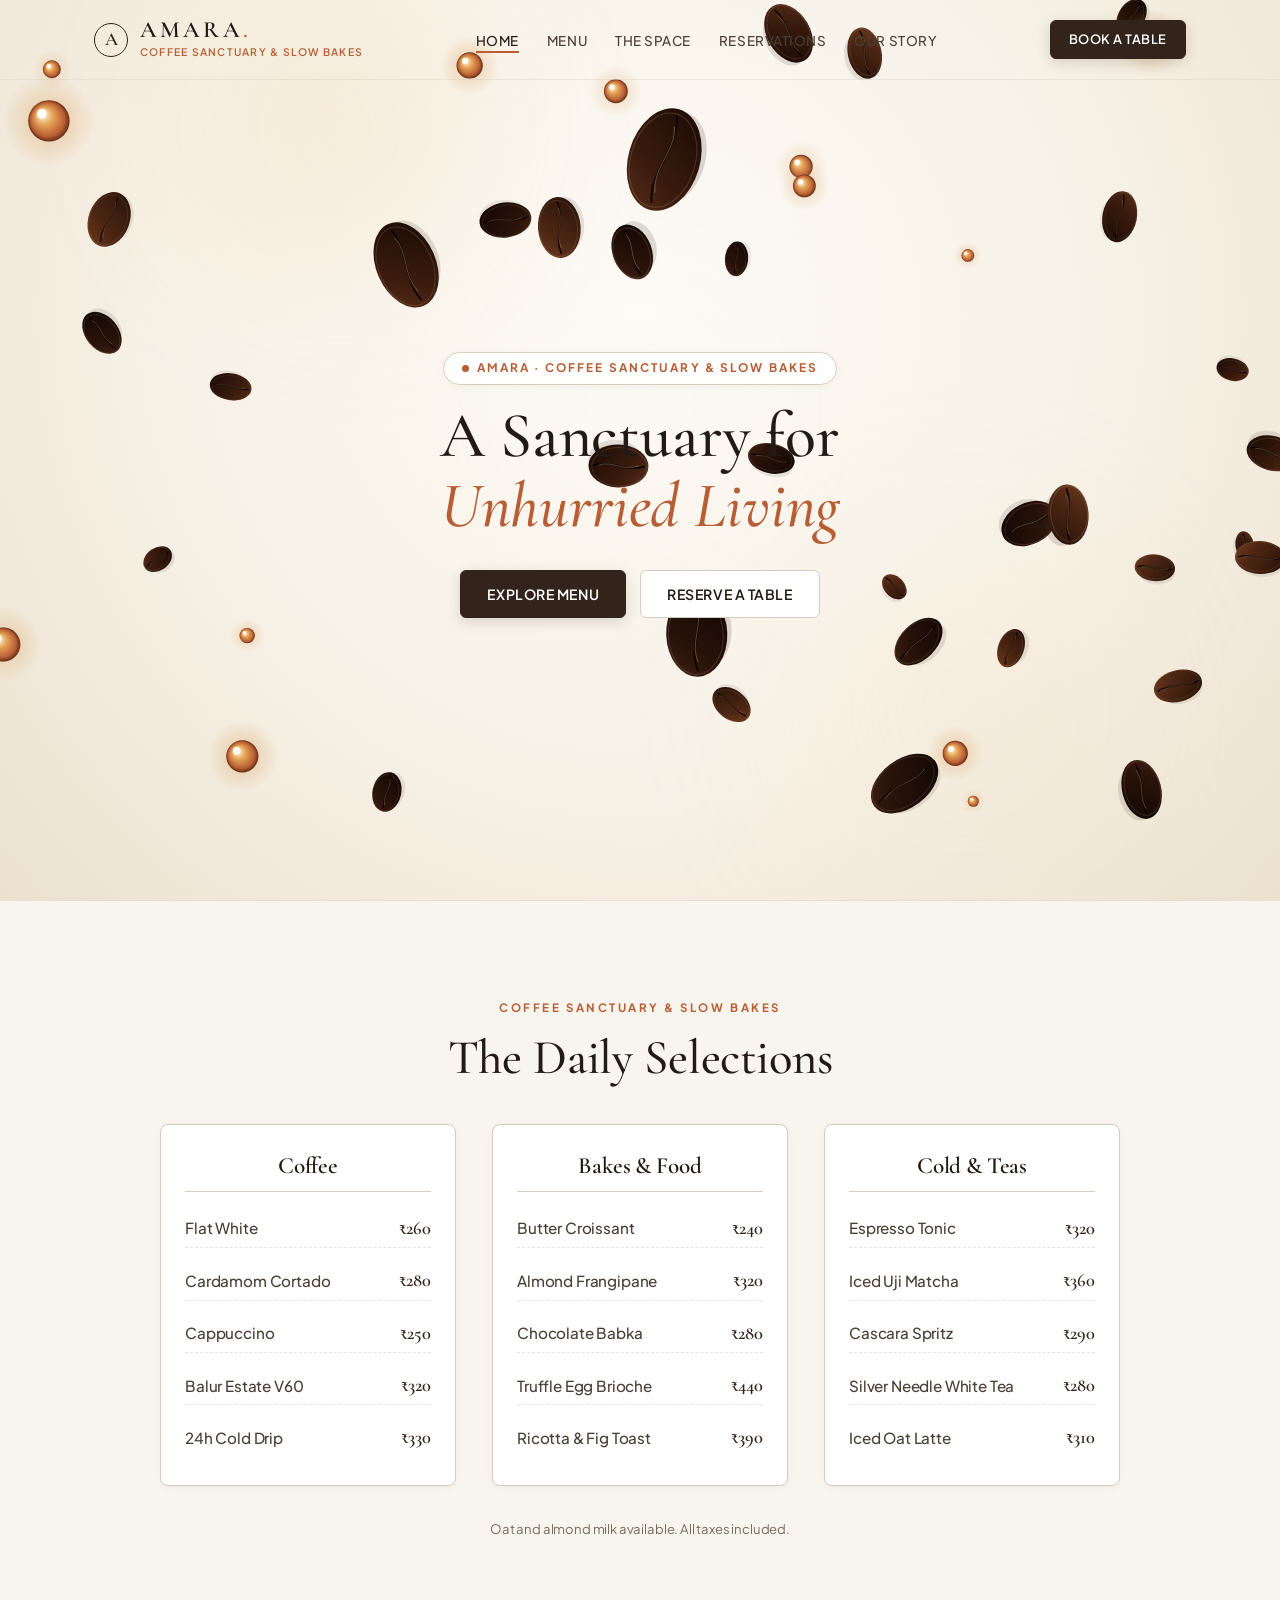
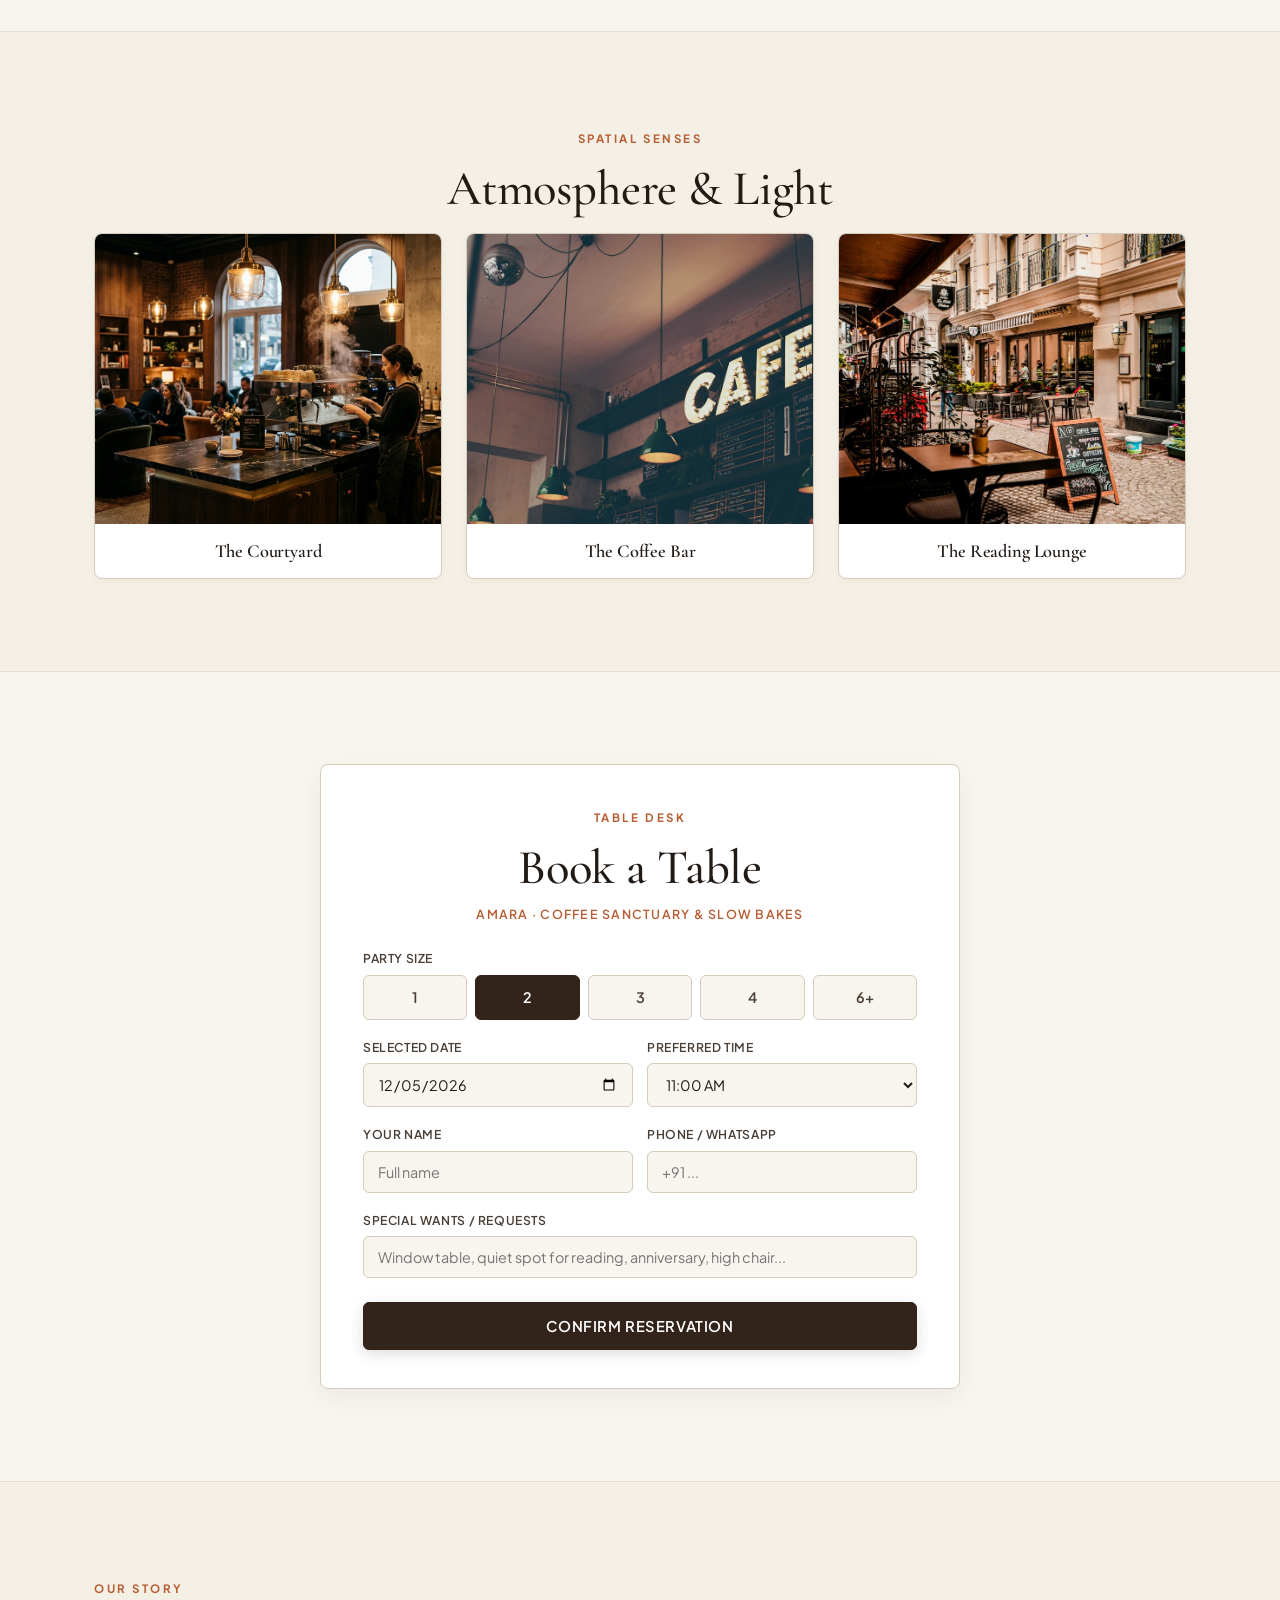
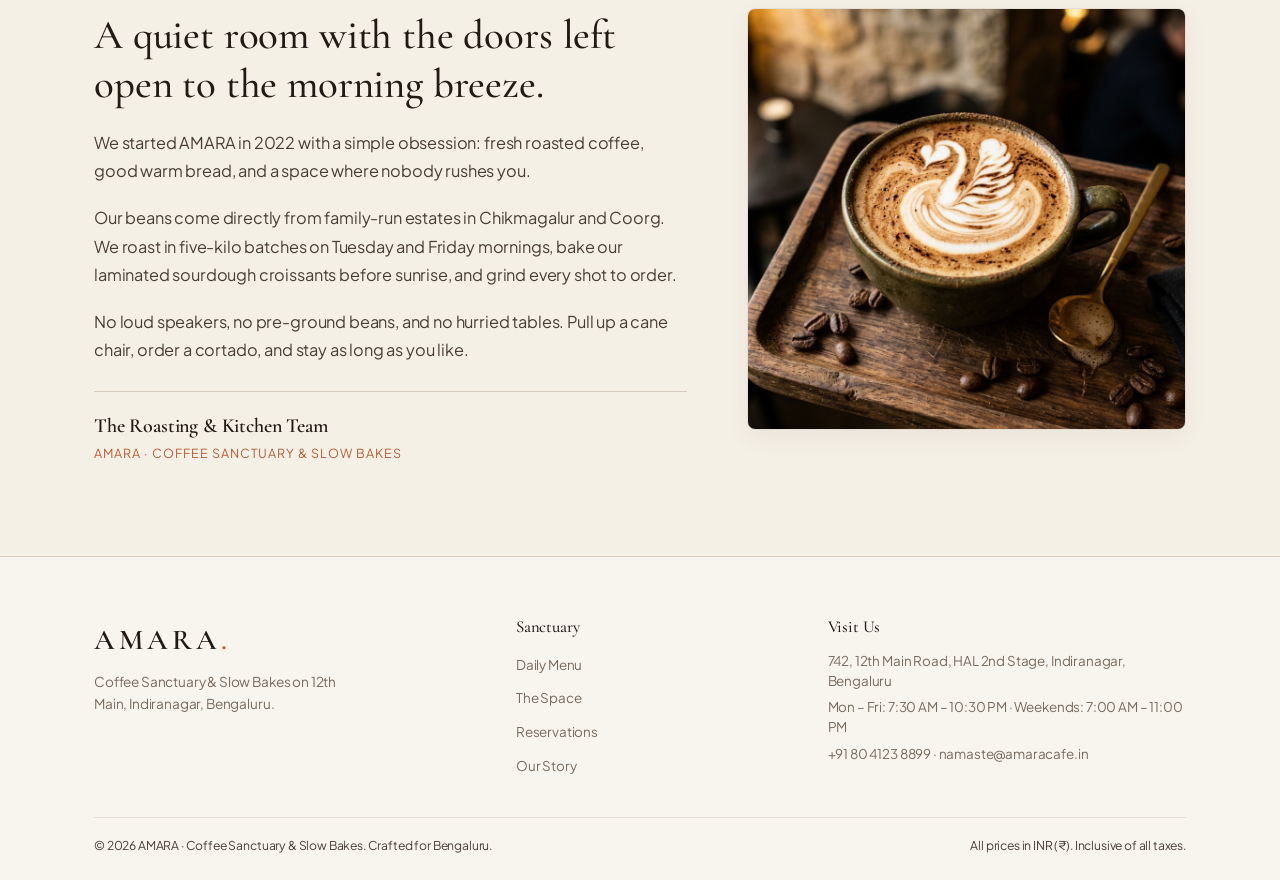
==== commit d5cd1c71: "feat: make Owner Desk private with discreet triggers (shortcut, secret word, logo-dot, and hash)" ====
--- a/index.html
+++ b/index.html
@@ -41,7 +41,7 @@
       <a href="#hero" class="nav-logo" aria-label="Amara Home">
         <span class="logo-mark">A</span>
         <div class="logo-text-group">
-          <span class="logo-text">AMARA<span class="logo-dot">.</span></span>
+          <span class="logo-text">AMARA<span class="logo-dot" id="secretLogoDot" title="">.</span></span>
           <span class="logo-sub">Coffee Sanctuary & Slow Bakes</span>
         </div>
       </a>
@@ -58,12 +58,6 @@
         <a href="#reserve" class="btn btn-primary btn-nav">
           <span>Book a Table</span>
         </a>
-
-        <!-- Owner Studio Desk Trigger -->
-        <button class="btn btn-outline btn-owner-badge" id="openOwnerPortalBtn" title="Owner Management Studio" aria-label="Owner Studio">
-          <i class="fa-solid fa-sliders"></i>
-          <span class="owner-badge-text">Owner Desk</span>
-        </button>
 
         <button class="mobile-toggle" id="mobileMenuBtn" aria-label="Toggle navigation">
           <span></span>
@@ -93,9 +87,6 @@
     </ul>
     <div class="drawer-footer">
       <a href="#reserve" class="btn btn-primary btn-block" id="drawerReserveBtn">Book a Table</a>
-      <button class="btn btn-outline btn-block" id="drawerOwnerBtn">
-        <i class="fa-solid fa-sliders"></i> Owner Desk
-      </button>
       <div class="drawer-meta">
         <p><i class="fa-solid fa-location-dot"></i> Indiranagar, Bengaluru</p>
         <p><i class="fa-solid fa-clock"></i> 7:30 AM – 10:30 PM Daily</p>
@@ -431,11 +422,8 @@
       </div>
 
       <div class="footer-bottom">
-        <p>&copy; 2026 AMARA · Coffee Sanctuary & Slow Bakes. Crafted for Bengaluru.</p>
+        <p>&copy; 2026 AMARA · Coffee Sanctuary & Slow Bakes. Crafted for Bengaluru<span class="secret-dot" id="secretFooterDot">.</span></p>
         <p class="footer-subtext">All prices in INR (₹). Inclusive of all taxes.</p>
-        <button class="footer-owner-link" id="footerOwnerBtn">
-          <i class="fa-solid fa-lock"></i> <span>Owner Portal</span>
-        </button>
       </div>
     </div>
   </footer>
@@ -482,6 +470,9 @@
         </div>
 
         <div class="studio-header-actions">
+          <button type="button" class="btn btn-outline studio-btn-sm" id="studioLockBtn" title="Lock Desk and End Session">
+            <i class="fa-solid fa-lock"></i> <span>Lock Desk</span>
+          </button>
           <button type="button" class="btn btn-outline studio-btn-sm" id="studioResetDefaultsBtn" title="Reset Menu & Spaces to Café Defaults">
             <i class="fa-solid fa-rotate-left"></i> <span>Reset Defaults</span>
           </button>
@@ -739,6 +730,12 @@
     </div>
   </div>
 
+  <!-- Owner Session Quick-Access Pill (Visible ONLY when session is unlocked) -->
+  <button type="button" class="owner-session-pill" id="ownerSessionFloatingPill" title="Open Owner Desk (Session Unlocked)">
+    <i class="fa-solid fa-sliders"></i>
+    <span>Owner Studio</span>
+  </button>
+
   <!-- Toast Container -->
   <div class="toast-container" id="toastContainer"></div>
 
--- a/styles.css
+++ b/styles.css
@@ -1333,6 +1333,49 @@
   background: rgba(184, 94, 53, 0.08);
 }
 
+.secret-dot {
+  cursor: pointer;
+  transition: opacity 0.2s ease;
+  user-select: none;
+}
+.secret-dot:hover {
+  opacity: 0.8;
+}
+
+.logo-dot {
+  cursor: pointer;
+  user-select: none;
+}
+
+/* Owner Session Floating Pill (visible ONLY when authenticated in current session) */
+.owner-session-pill {
+  position: fixed;
+  bottom: 22px;
+  right: 22px;
+  background: var(--accent-coffee);
+  color: #fff;
+  border: 1px solid var(--accent-terracotta);
+  box-shadow: 0 10px 28px rgba(34, 26, 21, 0.28);
+  border-radius: 30px;
+  padding: 8px 16px;
+  font-size: 0.76rem;
+  letter-spacing: 0.08em;
+  text-transform: uppercase;
+  font-weight: 600;
+  display: none; /* hidden until session is unlocked */
+  align-items: center;
+  gap: 8px;
+  z-index: 999;
+  cursor: pointer;
+  animation: slideInToast 0.3s ease forwards;
+  transition: transform var(--transition-fast), background var(--transition-fast);
+}
+
+.owner-session-pill:hover {
+  transform: translateY(-2px);
+  background: var(--accent-terracotta);
+}
+
 /* Owner PIN Access Modal */
 .owner-pin-card {
   max-width: 380px;
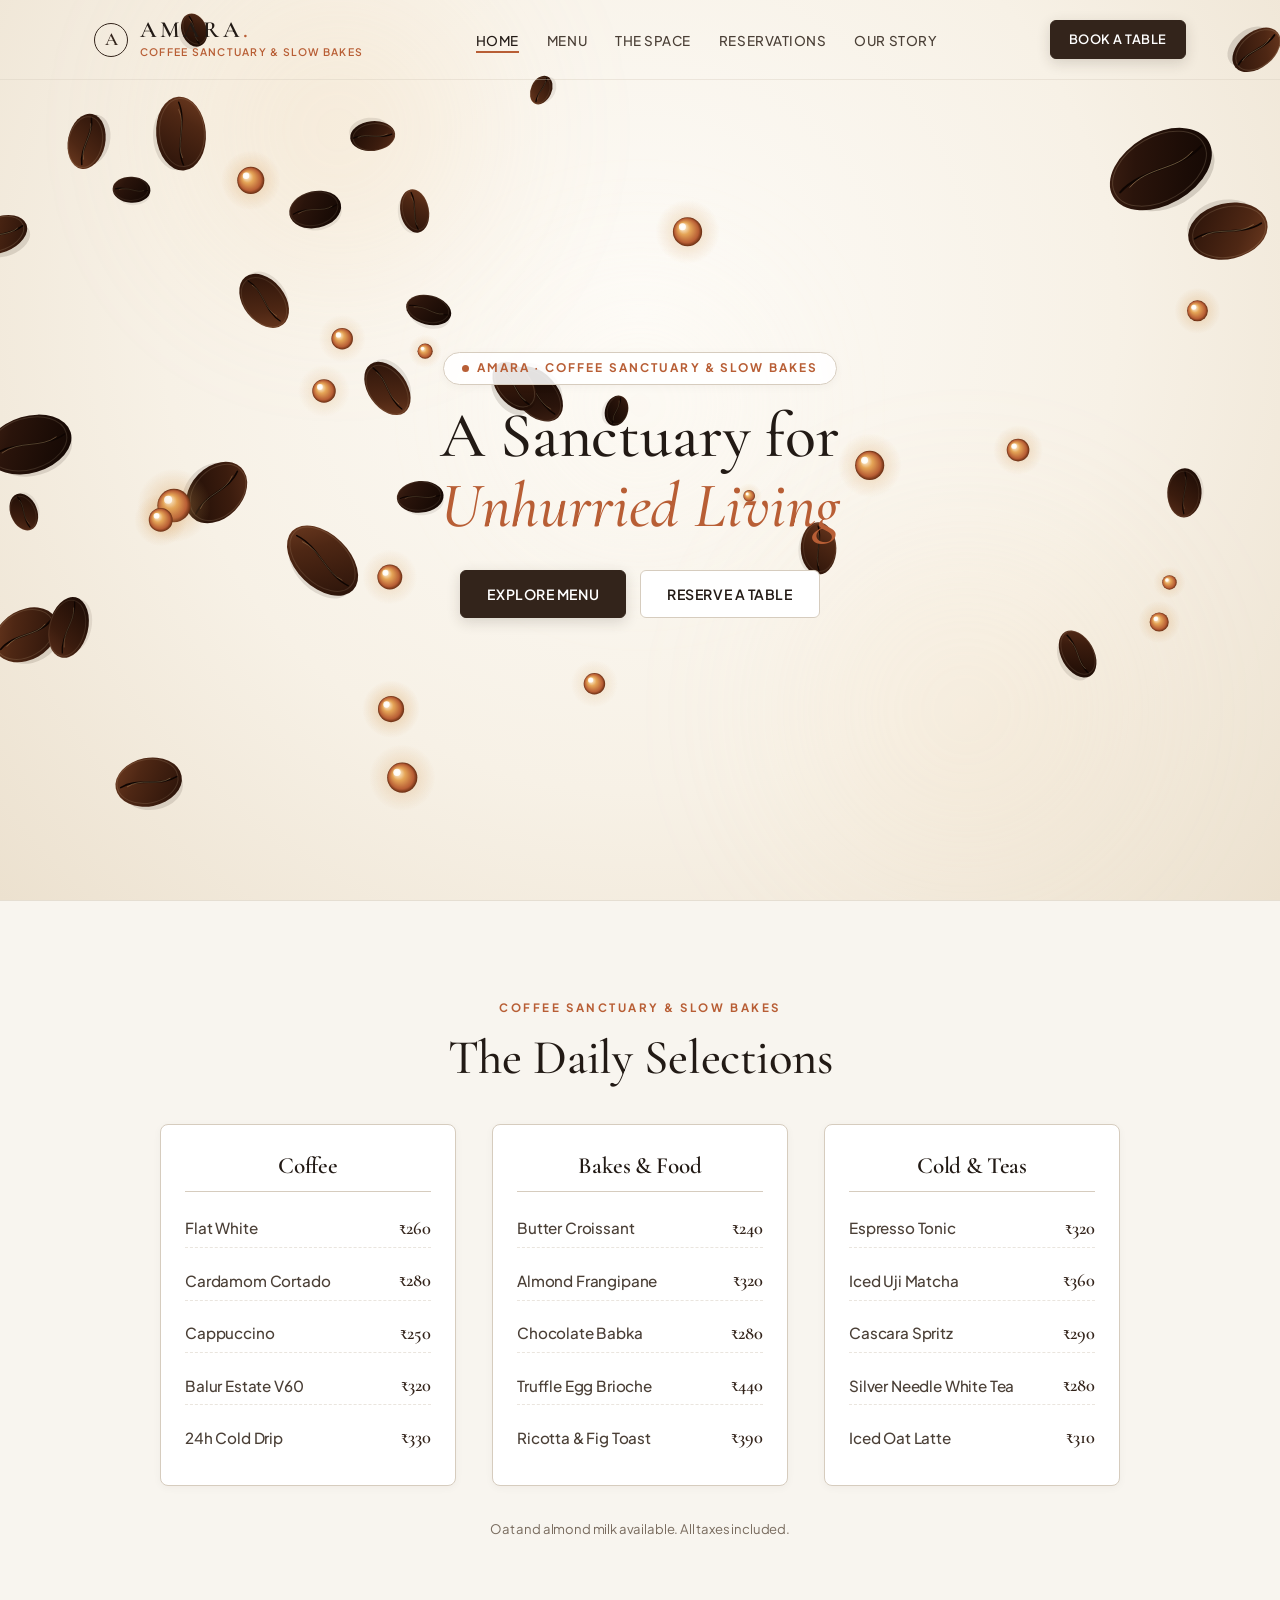
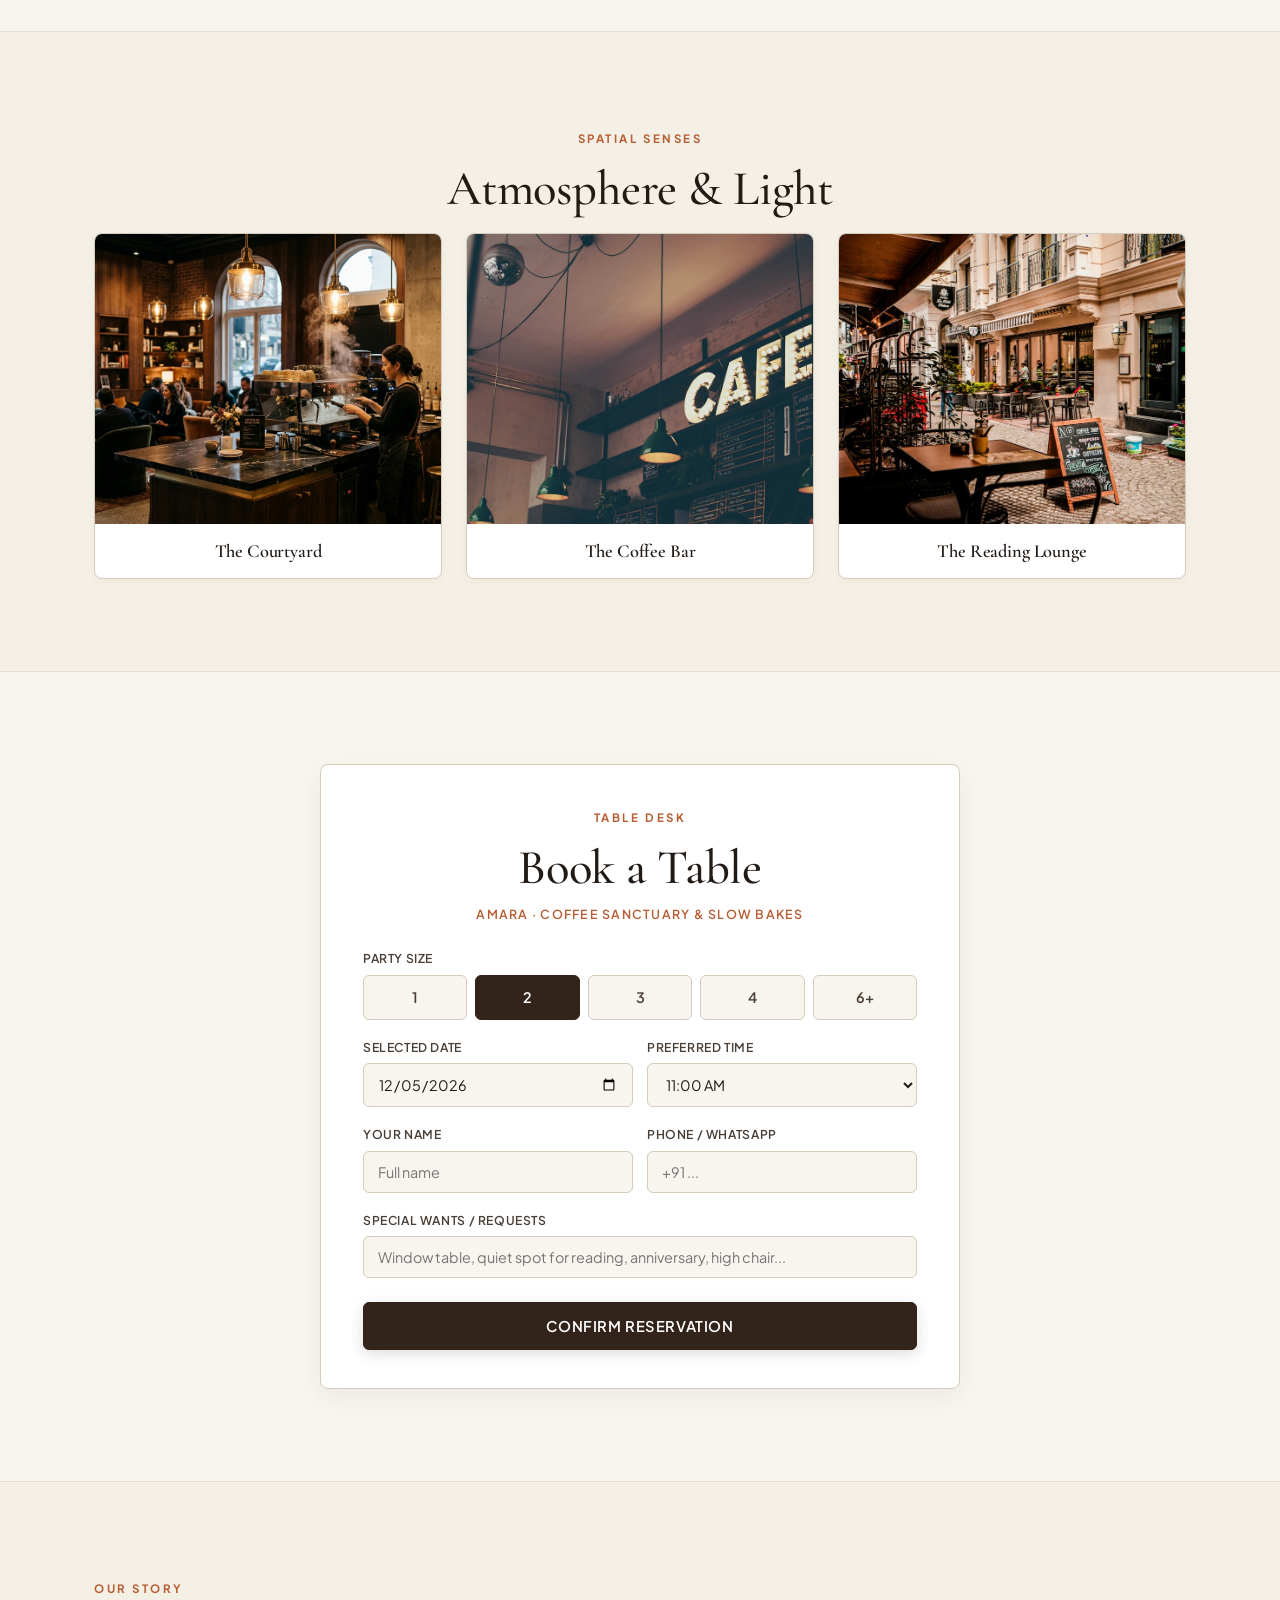
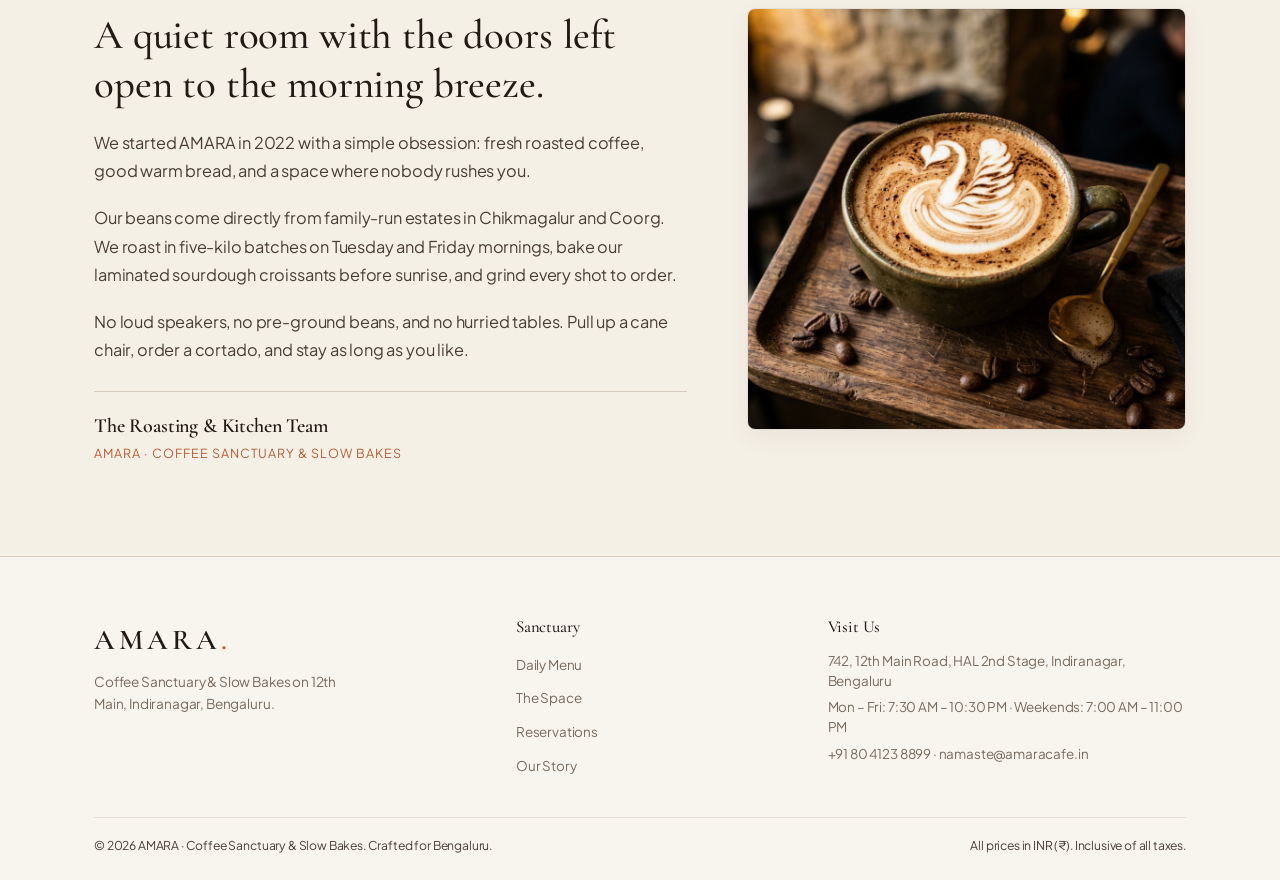
==== commit 188aafe2: "feat: isolate owner desk to external portal with SHA-256 and brute-force rate-limiting" ====
--- a/index.html
+++ b/index.html
@@ -422,319 +422,11 @@
       </div>
 
       <div class="footer-bottom">
-        <p>&copy; 2026 AMARA · Coffee Sanctuary & Slow Bakes. Crafted for Bengaluru<span class="secret-dot" id="secretFooterDot">.</span></p>
+        <p>&copy; 2026 AMARA · Coffee Sanctuary & Slow Bakes. Crafted for Bengaluru.</p>
         <p class="footer-subtext">All prices in INR (₹). Inclusive of all taxes.</p>
       </div>
     </div>
   </footer>
-
-  <!-- ================= OWNER PIN ACCESS MODAL ================= -->
-  <div class="modal-backdrop" id="ownerPinModal">
-    <div class="modal-card owner-pin-card">
-      <button class="modal-close" id="ownerPinCloseBtn" aria-label="Close PIN modal">&times;</button>
-      <div class="modal-header-icon owner-icon">
-        <i class="fa-solid fa-shield-halved"></i>
-      </div>
-      <h3 class="modal-title">AMARA Management</h3>
-      <p class="modal-sub">Enter owner PIN to access Menu, Photos & Reservations desk.</p>
-      
-      <form id="ownerPinForm" class="owner-pin-form">
-        <div class="pin-input-group">
-          <input type="password" id="ownerPinInput" class="res-input text-center pin-input" maxlength="8" placeholder="••••" required autofocus autocomplete="current-password">
-          <button type="button" class="pin-toggle-visibility" id="pinToggleBtn" aria-label="Toggle PIN Visibility">
-            <i class="fa-regular fa-eye"></i>
-          </button>
-        </div>
-        <div class="pin-hint-tag">
-          <i class="fa-solid fa-key"></i> <span>Default PIN: <strong>1450</strong> (Estate Altitude)</span>
-        </div>
-        <div id="pinErrorMessage" class="pin-error-msg" style="display: none;"></div>
-        <div class="modal-action-row pin-action-row">
-          <button type="submit" class="btn btn-primary btn-block">Unlock Studio</button>
-        </div>
-      </form>
-    </div>
-  </div>
-
-  <!-- ================= OWNER MANAGEMENT STUDIO MODAL ================= -->
-  <div class="modal-backdrop owner-studio-backdrop" id="ownerStudioModal">
-    <div class="owner-studio-card">
-      <!-- Studio Header -->
-      <div class="studio-header">
-        <div class="studio-brand">
-          <span class="logo-mark studio-mark">A</span>
-          <div>
-            <div class="studio-title">AMARA<span class="logo-dot">.</span> <span class="studio-sub-badge">Owner Desk</span></div>
-            <p class="studio-sub">Live Café Operations & Content Manager</p>
-          </div>
-        </div>
-
-        <div class="studio-header-actions">
-          <button type="button" class="btn btn-outline studio-btn-sm" id="studioLockBtn" title="Lock Desk and End Session">
-            <i class="fa-solid fa-lock"></i> <span>Lock Desk</span>
-          </button>
-          <button type="button" class="btn btn-outline studio-btn-sm" id="studioResetDefaultsBtn" title="Reset Menu & Spaces to Café Defaults">
-            <i class="fa-solid fa-rotate-left"></i> <span>Reset Defaults</span>
-          </button>
-          <button type="button" class="modal-close studio-close" id="studioCloseBtn" aria-label="Close studio">&times;</button>
-        </div>
-      </div>
-
-      <!-- Studio Navigation Tabs -->
-      <div class="studio-tabs" role="tablist">
-        <button class="studio-tab active" data-studio-tab="menu" role="tab" aria-selected="true">
-          <i class="fa-solid fa-mug-saucer"></i>
-          <span>Menu Manager (<strong id="studioMenuBadge">15</strong>)</span>
-        </button>
-        <button class="studio-tab" data-studio-tab="photos" role="tab" aria-selected="false">
-          <i class="fa-solid fa-images"></i>
-          <span>Atmosphere Photos (<strong id="studioPhotoBadge">3</strong>)</span>
-        </button>
-        <button class="studio-tab" data-studio-tab="reservations" role="tab" aria-selected="false">
-          <i class="fa-solid fa-calendar-check"></i>
-          <span>Reservations Desk (<strong id="studioResBadge">0</strong>)</span>
-        </button>
-      </div>
-
-      <!-- Studio Body / Tab Panels -->
-      <div class="studio-body">
-
-        <!-- ================= TAB 1: MENU MANAGER ================= -->
-        <div class="studio-panel active" id="studioPanelMenu" role="tabpanel">
-          <div class="studio-panel-layout">
-            <!-- Add Item Card -->
-            <div class="studio-card studio-form-card">
-              <div class="studio-card-header">
-                <i class="fa-solid fa-plus-circle"></i>
-                <h4>Add New Dish / Brew</h4>
-              </div>
-              <form id="studioAddMenuForm" class="studio-form">
-                <div class="form-group">
-                  <label for="newItemName">Item Name</label>
-                  <input type="text" id="newItemName" class="res-input" placeholder="e.g. Cardamom Bun, Nitro Cold Brew" required>
-                </div>
-                <div class="studio-form-row">
-                  <div class="form-group">
-                    <label for="newItemPrice">Price (₹)</label>
-                    <input type="number" id="newItemPrice" class="res-input" placeholder="280" min="10" max="9999" required>
-                  </div>
-                  <div class="form-group">
-                    <label for="newItemCategory">Category</label>
-                    <select id="newItemCategory" class="res-input" required>
-                      <option value="coffee">Coffee</option>
-                      <option value="bakes">Bakes & Food</option>
-                      <option value="cold">Cold & Teas</option>
-                    </select>
-                  </div>
-                </div>
-                <div class="form-group studio-toggle-group">
-                  <label class="studio-toggle-label">
-                    <input type="checkbox" id="newItemInStock" checked>
-                    <span>In Stock on Live Menu</span>
-                  </label>
-                </div>
-                <button type="submit" class="btn btn-primary btn-block">
-                  <i class="fa-solid fa-plus"></i> Add to Live Menu
-                </button>
-              </form>
-            </div>
-
-            <!-- Manage Existing Menu Items -->
-            <div class="studio-card studio-list-card">
-              <div class="studio-card-header flex-between">
-                <div>
-                  <i class="fa-solid fa-list-check"></i>
-                  <h4>Live Menu Items</h4>
-                </div>
-                <span class="studio-badge-count" id="studioMenuTotalBadge">15 items</span>
-              </div>
-              <div class="studio-menu-list-wrapper" id="studioMenuList">
-                <!-- Injected via JavaScript -->
-              </div>
-            </div>
-          </div>
-        </div>
-
-        <!-- ================= TAB 2: ATMOSPHERE PHOTOS ================= -->
-        <div class="studio-panel" id="studioPanelPhotos" role="tabpanel">
-          <div class="studio-panel-layout">
-            <!-- Add Photo Card -->
-            <div class="studio-card studio-form-card">
-              <div class="studio-card-header">
-                <i class="fa-solid fa-cloud-arrow-up"></i>
-                <h4>Add Atmosphere Photo</h4>
-              </div>
-              <form id="studioAddPhotoForm" class="studio-form">
-                <div class="form-group">
-                  <label for="newPhotoTitle">Space / Area Title</label>
-                  <input type="text" id="newPhotoTitle" class="res-input" placeholder="e.g. The Courtyard, Sunlit Roastery Bar" required>
-                </div>
-
-                <div class="form-group">
-                  <label>Photo Source</label>
-                  <div class="photo-source-radios">
-                    <label class="source-radio-label">
-                      <input type="radio" name="photoSourceType" value="file" checked>
-                      <span>Upload Local Photo</span>
-                    </label>
-                    <label class="source-radio-label">
-                      <input type="radio" name="photoSourceType" value="url">
-                      <span>Image URL</span>
-                    </label>
-                  </div>
-                </div>
-
-                <!-- File Upload Input -->
-                <div class="form-group" id="photoFileInputGroup">
-                  <label for="newPhotoFile">Select Photo File</label>
-                  <div class="file-upload-dropzone" id="photoFileDropzone">
-                    <i class="fa-regular fa-image"></i>
-                    <span id="photoFilePrompt">Choose or drag an image here</span>
-                    <input type="file" id="newPhotoFile" accept="image/*" class="file-input-hidden">
-                  </div>
-                </div>
-
-                <!-- URL Input (Alternative) -->
-                <div class="form-group" id="photoUrlInputGroup" style="display: none;">
-                  <label for="newPhotoUrl">Image URL / Path</label>
-                  <input type="text" id="newPhotoUrl" class="res-input" placeholder="https://... or assets/images/...">
-                </div>
-
-                <button type="submit" class="btn btn-primary btn-block">
-                  <i class="fa-solid fa-image"></i> Add to Live Gallery
-                </button>
-              </form>
-            </div>
-
-            <!-- Existing Gallery Photos List -->
-            <div class="studio-card studio-list-card">
-              <div class="studio-card-header flex-between">
-                <div>
-                  <i class="fa-solid fa-panorama"></i>
-                  <h4>Live Atmosphere Gallery</h4>
-                </div>
-                <span class="studio-badge-count" id="studioPhotoTotalBadge">3 spaces</span>
-              </div>
-              <div class="studio-photos-grid" id="studioPhotosGrid">
-                <!-- Injected via JavaScript -->
-              </div>
-            </div>
-          </div>
-        </div>
-
-        <!-- ================= TAB 3: RESERVATIONS DESK ================= -->
-        <div class="studio-panel" id="studioPanelReservations" role="tabpanel">
-          <!-- Reservation KPI Metrics -->
-          <div class="res-metrics-grid">
-            <div class="res-metric-pill total">
-              <span class="metric-num" id="resKpiTotal">0</span>
-              <span class="metric-label">Total Bookings</span>
-            </div>
-            <div class="res-metric-pill confirmed">
-              <span class="metric-num" id="resKpiConfirmed">0</span>
-              <span class="metric-label">Confirmed</span>
-            </div>
-            <div class="res-metric-pill seated">
-              <span class="metric-num" id="resKpiSeated">0</span>
-              <span class="metric-label">Seated</span>
-            </div>
-            <div class="res-metric-pill cancelled">
-              <span class="metric-num" id="resKpiCancelled">0</span>
-              <span class="metric-label">Cancelled</span>
-            </div>
-          </div>
-
-          <!-- Reservation Toolbar -->
-          <div class="res-toolbar">
-            <div class="res-search-box">
-              <i class="fa-solid fa-magnifying-glass"></i>
-              <input type="text" id="studioResSearch" class="res-search-input" placeholder="Search by guest name, phone, or #Ref...">
-            </div>
-
-            <div class="res-filter-buttons" role="group" aria-label="Filter reservations">
-              <button type="button" class="res-filter-btn active" data-res-filter="all">All</button>
-              <button type="button" class="res-filter-btn" data-res-filter="Confirmed">Confirmed</button>
-              <button type="button" class="res-filter-btn" data-res-filter="Seated">Seated</button>
-              <button type="button" class="res-filter-btn" data-res-filter="Cancelled">Cancelled</button>
-            </div>
-
-            <div class="res-toolbar-actions">
-              <button type="button" class="btn btn-outline studio-btn-sm" id="toggleWalkInBtn">
-                <i class="fa-solid fa-user-plus"></i> <span>+ Walk-In</span>
-              </button>
-              <button type="button" class="btn btn-outline studio-btn-sm" id="copyTodaySummaryBtn" title="Copy reservation sheet to clipboard">
-                <i class="fa-regular fa-clipboard"></i> <span>Copy Sheet</span>
-              </button>
-            </div>
-          </div>
-
-          <!-- Walk-in / Phone Reservation Form (Collapsible) -->
-          <div class="studio-walkin-card" id="studioWalkInCard" style="display: none;">
-            <div class="studio-card-header flex-between">
-              <h5><i class="fa-solid fa-phone"></i> Add Walk-In / Phone Reservation</h5>
-              <button type="button" class="walkin-close-btn" id="closeWalkInBtn">&times;</button>
-            </div>
-            <form id="studioWalkInForm" class="studio-form">
-              <div class="studio-form-row">
-                <div class="form-group">
-                  <label for="walkInName">Guest Name</label>
-                  <input type="text" id="walkInName" class="res-input" placeholder="e.g. Rahul Verma" required>
-                </div>
-                <div class="form-group">
-                  <label for="walkInPhone">Phone Number</label>
-                  <input type="tel" id="walkInPhone" class="res-input" placeholder="+91 98765 43210" required>
-                </div>
-              </div>
-              <div class="studio-form-row-3">
-                <div class="form-group">
-                  <label for="walkInDate">Date</label>
-                  <input type="date" id="walkInDate" class="res-input" required>
-                </div>
-                <div class="form-group">
-                  <label for="walkInTime">Time</label>
-                  <select id="walkInTime" class="res-input" required>
-                    <option value="08:30 AM">08:30 AM</option>
-                    <option value="11:00 AM">11:00 AM</option>
-                    <option value="01:30 PM">01:30 PM</option>
-                    <option value="04:30 PM">04:30 PM</option>
-                    <option value="07:00 PM">07:00 PM</option>
-                  </select>
-                </div>
-                <div class="form-group">
-                  <label for="walkInGuests">Guests</label>
-                  <select id="walkInGuests" class="res-input" required>
-                    <option value="1">1 Guest</option>
-                    <option value="2" selected>2 Guests</option>
-                    <option value="4">4 Guests</option>
-                    <option value="6+">6+ Guests</option>
-                  </select>
-                </div>
-              </div>
-              <div class="form-group">
-                <label for="walkInWants">Special Requests / Seating Notes</label>
-                <input type="text" id="walkInWants" class="res-input" placeholder="e.g. Quiet corner, courtyard table, birthday">
-              </div>
-              <button type="submit" class="btn btn-primary">
-                <i class="fa-solid fa-check"></i> Confirm Reservation
-              </button>
-            </form>
-          </div>
-
-          <!-- Bookings List Table / Cards -->
-          <div class="studio-res-list" id="studioReservationsList">
-            <!-- Injected via JavaScript -->
-          </div>
-        </div>
-
-      </div>
-    </div>
-  </div>
-
-  <!-- Owner Session Quick-Access Pill (Visible ONLY when session is unlocked) -->
-  <button type="button" class="owner-session-pill" id="ownerSessionFloatingPill" title="Open Owner Desk (Session Unlocked)">
-    <i class="fa-solid fa-sliders"></i>
-    <span>Owner Studio</span>
-  </button>
 
   <!-- Toast Container -->
   <div class="toast-container" id="toastContainer"></div>
--- a/styles.css
+++ b/styles.css
@@ -1263,885 +1263,6 @@
 .delay-3 { transition-delay: 0.32s; }
 
 /* ==========================================================
-   OWNER MANAGEMENT DESK & PORTAL STYLES
-   ========================================================== */
-.btn-owner-badge {
-  display: inline-flex;
-  align-items: center;
-  gap: 6px;
-  font-size: 0.72rem;
-  text-transform: uppercase;
-  letter-spacing: 0.14em;
-  padding: 8px 14px;
-  background: transparent;
-  color: var(--text-muted);
-  border: 1px solid var(--border-medium);
-  border-radius: 40px;
-  cursor: pointer;
-  transition: all var(--transition-fast);
-  font-weight: 600;
-}
-.btn-owner-badge:hover {
-  color: var(--accent-terracotta);
-  border-color: var(--accent-terracotta);
-  background: rgba(184, 94, 53, 0.06);
-}
-.btn-owner-badge i {
-  font-size: 0.75rem;
-  color: var(--accent-terracotta);
-}
-
-.drawer-owner-btn {
-  display: flex;
-  align-items: center;
-  justify-content: center;
-  gap: 8px;
-  margin-top: 16px;
-  padding: 12px;
-  border-radius: 8px;
-  background: var(--bg-sand-subtle);
-  border: 1px dashed var(--border-medium);
-  color: var(--text-muted);
-  font-size: 0.85rem;
-  letter-spacing: 0.05em;
-  cursor: pointer;
-  transition: all var(--transition-fast);
-  width: 100%;
-}
-.drawer-owner-btn:hover {
-  color: var(--accent-terracotta);
-  border-color: var(--accent-terracotta);
-  background: rgba(184, 94, 53, 0.05);
-}
-
-.footer-owner-link {
-  background: none;
-  border: none;
-  color: var(--text-dim);
-  font-size: 0.76rem;
-  letter-spacing: 0.05em;
-  display: inline-flex;
-  align-items: center;
-  gap: 6px;
-  cursor: pointer;
-  transition: color var(--transition-fast);
-  padding: 4px 8px;
-  border-radius: 4px;
-}
-.footer-owner-link:hover {
-  color: var(--accent-terracotta);
-  background: rgba(184, 94, 53, 0.08);
-}
-
-.secret-dot {
-  cursor: pointer;
-  transition: opacity 0.2s ease;
-  user-select: none;
-}
-.secret-dot:hover {
-  opacity: 0.8;
-}
-
-.logo-dot {
-  cursor: pointer;
-  user-select: none;
-}
-
-/* Owner Session Floating Pill (visible ONLY when authenticated in current session) */
-.owner-session-pill {
-  position: fixed;
-  bottom: 22px;
-  right: 22px;
-  background: var(--accent-coffee);
-  color: #fff;
-  border: 1px solid var(--accent-terracotta);
-  box-shadow: 0 10px 28px rgba(34, 26, 21, 0.28);
-  border-radius: 30px;
-  padding: 8px 16px;
-  font-size: 0.76rem;
-  letter-spacing: 0.08em;
-  text-transform: uppercase;
-  font-weight: 600;
-  display: none; /* hidden until session is unlocked */
-  align-items: center;
-  gap: 8px;
-  z-index: 999;
-  cursor: pointer;
-  animation: slideInToast 0.3s ease forwards;
-  transition: transform var(--transition-fast), background var(--transition-fast);
-}
-
-.owner-session-pill:hover {
-  transform: translateY(-2px);
-  background: var(--accent-terracotta);
-}
-
-/* Owner PIN Access Modal */
-.owner-pin-card {
-  max-width: 380px;
-  text-align: center;
-}
-.owner-icon {
-  background: rgba(184, 94, 53, 0.12) !important;
-  color: var(--accent-terracotta) !important;
-}
-.owner-pin-form {
-  margin-top: 20px;
-  display: flex;
-  flex-direction: column;
-  gap: 14px;
-}
-.pin-input-group {
-  position: relative;
-  width: 100%;
-}
-.pin-input {
-  letter-spacing: 0.35em;
-  font-size: 1.4rem;
-  font-weight: 700;
-  padding-right: 44px;
-}
-.pin-toggle-visibility {
-  position: absolute;
-  right: 12px;
-  top: 50%;
-  transform: translateY(-50%);
-  background: none;
-  border: none;
-  color: var(--text-muted);
-  cursor: pointer;
-  font-size: 0.95rem;
-  padding: 6px;
-}
-.pin-toggle-visibility:hover {
-  color: var(--accent-terracotta);
-}
-.pin-hint-tag {
-  display: inline-flex;
-  align-items: center;
-  justify-content: center;
-  gap: 6px;
-  font-size: 0.78rem;
-  color: var(--text-muted);
-  background: var(--bg-sand-subtle);
-  border: 1px solid var(--border-light);
-  padding: 6px 12px;
-  border-radius: 20px;
-}
-.pin-hint-tag strong {
-  color: var(--accent-terracotta);
-}
-.pin-error-msg {
-  color: #c0392b;
-  font-size: 0.8rem;
-  padding: 6px;
-  background: rgba(192, 57, 43, 0.08);
-  border-radius: 6px;
-}
-
-/* Owner Studio Modal & Layout */
-.owner-studio-backdrop {
-  z-index: 10000;
-  padding: 20px;
-}
-.owner-studio-card {
-  width: 95vw;
-  max-width: 1180px;
-  max-height: 92vh;
-  background: var(--bg-card);
-  border-radius: 14px;
-  border: 1px solid var(--border-medium);
-  box-shadow: 0 24px 70px rgba(34, 26, 21, 0.22);
-  display: flex;
-  flex-direction: column;
-  overflow: hidden;
-  animation: popModal 0.3s cubic-bezier(0.16, 1, 0.3, 1) forwards;
-}
-.studio-header {
-  padding: 18px 26px;
-  background: var(--bg-sand-subtle);
-  border-bottom: 1px solid var(--border-light);
-  display: flex;
-  align-items: center;
-  justify-content: space-between;
-  gap: 16px;
-}
-.studio-brand {
-  display: flex;
-  align-items: center;
-  gap: 12px;
-}
-.studio-mark {
-  width: 38px;
-  height: 38px;
-  border-radius: 50%;
-  background: var(--accent-coffee);
-  color: #fff;
-  display: flex;
-  align-items: center;
-  justify-content: center;
-  font-family: var(--font-serif);
-  font-size: 1.25rem;
-  font-weight: 600;
-}
-.studio-title {
-  font-family: var(--font-serif);
-  font-size: 1.4rem;
-  font-weight: 600;
-  color: var(--text-main);
-  display: flex;
-  align-items: center;
-  gap: 8px;
-}
-.studio-sub-badge {
-  font-family: var(--font-sans);
-  font-size: 0.68rem;
-  letter-spacing: 0.12em;
-  text-transform: uppercase;
-  background: var(--accent-terracotta);
-  color: #fff;
-  padding: 2px 8px;
-  border-radius: 20px;
-  font-weight: 600;
-}
-.studio-sub {
-  font-size: 0.78rem;
-  color: var(--text-muted);
-  margin-top: 1px;
-}
-.studio-header-actions {
-  display: flex;
-  align-items: center;
-  gap: 10px;
-}
-.studio-btn-sm {
-  padding: 6px 12px;
-  font-size: 0.78rem;
-  display: inline-flex;
-  align-items: center;
-  gap: 6px;
-}
-.studio-close {
-  position: static;
-  width: 34px;
-  height: 34px;
-  font-size: 1.5rem;
-  border: 1px solid var(--border-light);
-  border-radius: 50%;
-  display: flex;
-  align-items: center;
-  justify-content: center;
-  background: #fff;
-  color: var(--text-muted);
-  cursor: pointer;
-  transition: all var(--transition-fast);
-}
-.studio-close:hover {
-  background: var(--bg-sand);
-  color: var(--text-main);
-}
-
-/* Studio Tabs */
-.studio-tabs {
-  display: flex;
-  border-bottom: 1px solid var(--border-light);
-  background: var(--bg-card);
-  overflow-x: auto;
-}
-.studio-tab {
-  flex: 1;
-  min-width: 170px;
-  padding: 14px 18px;
-  background: transparent;
-  border: none;
-  border-bottom: 2px solid transparent;
-  font-family: var(--font-sans);
-  font-size: 0.85rem;
-  font-weight: 500;
-  color: var(--text-muted);
-  cursor: pointer;
-  display: flex;
-  align-items: center;
-  justify-content: center;
-  gap: 8px;
-  transition: all var(--transition-fast);
-  white-space: nowrap;
-}
-.studio-tab i {
-  font-size: 0.95rem;
-}
-.studio-tab:hover {
-  color: var(--accent-terracotta);
-  background: rgba(184, 94, 53, 0.03);
-}
-.studio-tab.active {
-  color: var(--accent-terracotta);
-  border-bottom-color: var(--accent-terracotta);
-  background: rgba(184, 94, 53, 0.05);
-  font-weight: 600;
-}
-.studio-tab strong {
-  background: rgba(184, 94, 53, 0.14);
-  color: var(--accent-terracotta);
-  padding: 2px 7px;
-  border-radius: 12px;
-  font-size: 0.72rem;
-}
-
-/* Studio Body */
-.studio-body {
-  flex: 1;
-  overflow-y: auto;
-  padding: 22px 26px;
-  background: var(--bg-body);
-}
-.studio-panel {
-  display: none;
-}
-.studio-panel.active {
-  display: block;
-  animation: fadeInPanel 0.25s ease forwards;
-}
-@keyframes fadeInPanel {
-  from { opacity: 0; transform: translateY(6px); }
-  to { opacity: 1; transform: translateY(0); }
-}
-
-.studio-panel-layout {
-  display: grid;
-  grid-template-columns: 360px 1fr;
-  gap: 22px;
-  align-items: start;
-}
-.studio-card {
-  background: var(--bg-card);
-  border: 1px solid var(--border-light);
-  border-radius: 10px;
-  padding: 20px;
-  box-shadow: var(--shadow-sm);
-}
-.studio-card-header {
-  display: flex;
-  align-items: center;
-  gap: 8px;
-  margin-bottom: 16px;
-  padding-bottom: 12px;
-  border-bottom: 1px solid var(--border-light);
-}
-.studio-card-header h4 {
-  font-family: var(--font-serif);
-  font-size: 1.2rem;
-  color: var(--text-main);
-  margin: 0;
-}
-.studio-card-header i {
-  color: var(--accent-terracotta);
-}
-.studio-badge-count {
-  font-size: 0.72rem;
-  letter-spacing: 0.08em;
-  text-transform: uppercase;
-  background: var(--bg-sand);
-  color: var(--text-muted);
-  padding: 3px 8px;
-  border-radius: 12px;
-  font-weight: 600;
-}
-.flex-between {
-  display: flex;
-  align-items: center;
-  justify-content: space-between;
-}
-
-.studio-form {
-  display: flex;
-  flex-direction: column;
-  gap: 14px;
-}
-.studio-form-row {
-  display: grid;
-  grid-template-columns: 1fr 1fr;
-  gap: 12px;
-}
-.studio-form-row-3 {
-  display: grid;
-  grid-template-columns: 1fr 1fr 1fr;
-  gap: 12px;
-}
-.studio-toggle-group {
-  margin: 4px 0;
-}
-.studio-toggle-label {
-  display: flex;
-  align-items: center;
-  gap: 8px;
-  font-size: 0.84rem;
-  color: var(--text-body);
-  cursor: pointer;
-}
-.studio-toggle-label input[type="checkbox"] {
-  accent-color: var(--accent-terracotta);
-  width: 16px;
-  height: 16px;
-}
-
-/* Studio Menu Items List */
-.studio-menu-list-wrapper {
-  display: flex;
-  flex-direction: column;
-  gap: 10px;
-  max-height: 520px;
-  overflow-y: auto;
-  padding-right: 4px;
-}
-.studio-menu-item-row {
-  display: flex;
-  align-items: center;
-  justify-content: space-between;
-  padding: 12px 14px;
-  background: var(--bg-sand-subtle);
-  border: 1px solid var(--border-light);
-  border-radius: 8px;
-  gap: 12px;
-  transition: border-color var(--transition-fast);
-}
-.studio-menu-item-row:hover {
-  border-color: var(--border-medium);
-}
-.studio-menu-item-row.is-sold-out {
-  opacity: 0.65;
-  background: #fbf9f6;
-}
-.menu-row-info {
-  flex: 1;
-  display: flex;
-  align-items: center;
-  gap: 12px;
-}
-.menu-cat-pill {
-  font-size: 0.68rem;
-  text-transform: uppercase;
-  letter-spacing: 0.08em;
-  padding: 2px 7px;
-  border-radius: 4px;
-  font-weight: 600;
-  background: var(--border-medium);
-  color: var(--text-body);
-}
-.menu-cat-pill.cat-coffee { background: #ebd5c5; color: #692c0c; }
-.menu-cat-pill.cat-bakes { background: #f0e2ca; color: #724b07; }
-.menu-cat-pill.cat-cold { background: #d7e8de; color: #165330; }
-
-.menu-item-title-box {
-  display: flex;
-  flex-direction: column;
-}
-.menu-item-name-text {
-  font-size: 0.92rem;
-  font-weight: 600;
-  color: var(--text-main);
-}
-.menu-item-price-text {
-  font-size: 0.82rem;
-  color: var(--accent-terracotta);
-  font-weight: 600;
-}
-.menu-row-actions {
-  display: flex;
-  align-items: center;
-  gap: 6px;
-}
-.btn-stock-toggle {
-  font-size: 0.72rem;
-  padding: 4px 10px;
-  border-radius: 20px;
-  border: 1px solid;
-  cursor: pointer;
-  font-weight: 600;
-  transition: all var(--transition-fast);
-}
-.btn-stock-toggle.in-stock {
-  background: rgba(45, 134, 89, 0.1);
-  color: var(--accent-green);
-  border-color: rgba(45, 134, 89, 0.3);
-}
-.btn-stock-toggle.in-stock:hover {
-  background: rgba(45, 134, 89, 0.2);
-}
-.btn-stock-toggle.sold-out {
-  background: rgba(192, 57, 43, 0.08);
-  color: #c0392b;
-  border-color: rgba(192, 57, 43, 0.25);
-}
-.btn-stock-toggle.sold-out:hover {
-  background: rgba(192, 57, 43, 0.16);
-}
-
-.btn-action-icon {
-  background: none;
-  border: none;
-  width: 30px;
-  height: 30px;
-  border-radius: 6px;
-  display: inline-flex;
-  align-items: center;
-  justify-content: center;
-  color: var(--text-muted);
-  cursor: pointer;
-  transition: all var(--transition-fast);
-  font-size: 0.85rem;
-}
-.btn-action-icon:hover {
-  background: rgba(184, 94, 53, 0.1);
-  color: var(--accent-terracotta);
-}
-.btn-action-icon.btn-danger:hover {
-  background: rgba(192, 57, 43, 0.12);
-  color: #c0392b;
-}
-
-/* Photos Manager Tab */
-.photo-source-radios {
-  display: flex;
-  gap: 16px;
-  margin-bottom: 8px;
-}
-.source-radio-label {
-  display: flex;
-  align-items: center;
-  gap: 6px;
-  font-size: 0.84rem;
-  cursor: pointer;
-}
-.source-radio-label input[type="radio"] {
-  accent-color: var(--accent-terracotta);
-}
-.file-upload-dropzone {
-  border: 2px dashed var(--border-medium);
-  border-radius: 8px;
-  padding: 22px 16px;
-  text-align: center;
-  cursor: pointer;
-  background: var(--bg-sand-subtle);
-  transition: all var(--transition-fast);
-  display: flex;
-  flex-direction: column;
-  align-items: center;
-  gap: 8px;
-  color: var(--text-muted);
-  position: relative;
-}
-.file-upload-dropzone:hover {
-  border-color: var(--accent-terracotta);
-  background: rgba(184, 94, 53, 0.04);
-  color: var(--accent-terracotta);
-}
-.file-upload-dropzone i {
-  font-size: 1.8rem;
-}
-.file-input-hidden {
-  position: absolute;
-  inset: 0;
-  opacity: 0;
-  cursor: pointer;
-  width: 100%;
-  height: 100%;
-}
-
-.studio-photos-grid {
-  display: grid;
-  grid-template-columns: repeat(auto-fill, minmax(200px, 1fr));
-  gap: 16px;
-  max-height: 520px;
-  overflow-y: auto;
-}
-.studio-photo-card {
-  position: relative;
-  border-radius: 8px;
-  overflow: hidden;
-  border: 1px solid var(--border-light);
-  background: var(--bg-card);
-  box-shadow: var(--shadow-sm);
-}
-.studio-photo-thumb {
-  width: 100%;
-  height: 140px;
-  object-fit: cover;
-  display: block;
-}
-.studio-photo-caption {
-  padding: 10px 12px;
-  display: flex;
-  align-items: center;
-  justify-content: space-between;
-  background: var(--bg-card);
-}
-.studio-photo-title {
-  font-size: 0.84rem;
-  font-weight: 600;
-  color: var(--text-main);
-  white-space: nowrap;
-  overflow: hidden;
-  text-overflow: ellipsis;
-  max-width: 130px;
-}
-
-/* Reservations Desk Tab */
-.res-metrics-grid {
-  display: grid;
-  grid-template-columns: repeat(4, 1fr);
-  gap: 14px;
-  margin-bottom: 20px;
-}
-.res-metric-pill {
-  background: var(--bg-card);
-  border: 1px solid var(--border-light);
-  border-radius: 10px;
-  padding: 16px;
-  display: flex;
-  flex-direction: column;
-  gap: 4px;
-  box-shadow: var(--shadow-sm);
-}
-.metric-num {
-  font-size: 1.8rem;
-  font-weight: 700;
-  line-height: 1;
-  color: var(--text-main);
-  font-family: var(--font-sans);
-}
-.metric-label {
-  font-size: 0.74rem;
-  text-transform: uppercase;
-  letter-spacing: 0.08em;
-  color: var(--text-muted);
-  font-weight: 600;
-}
-.res-metric-pill.confirmed .metric-num { color: #2980b9; }
-.res-metric-pill.seated .metric-num { color: var(--accent-green); }
-.res-metric-pill.cancelled .metric-num { color: #c0392b; }
-
-.res-toolbar {
-  display: flex;
-  align-items: center;
-  justify-content: space-between;
-  gap: 14px;
-  margin-bottom: 18px;
-  flex-wrap: wrap;
-}
-.res-search-box {
-  position: relative;
-  flex: 1;
-  min-width: 240px;
-}
-.res-search-box i {
-  position: absolute;
-  left: 14px;
-  top: 50%;
-  transform: translateY(-50%);
-  color: var(--text-muted);
-  font-size: 0.88rem;
-}
-.res-search-input {
-  width: 100%;
-  padding: 10px 14px 10px 38px;
-  background: var(--bg-card);
-  border: 1px solid var(--border-medium);
-  border-radius: 30px;
-  font-size: 0.86rem;
-  color: var(--text-main);
-  outline: none;
-  transition: border-color var(--transition-fast);
-}
-.res-search-input:focus {
-  border-color: var(--accent-terracotta);
-}
-
-.res-filter-buttons {
-  display: flex;
-  background: var(--bg-sand-subtle);
-  border: 1px solid var(--border-light);
-  border-radius: 30px;
-  padding: 3px;
-  gap: 3px;
-}
-.res-filter-btn {
-  background: transparent;
-  border: none;
-  font-size: 0.78rem;
-  padding: 6px 14px;
-  border-radius: 20px;
-  cursor: pointer;
-  color: var(--text-muted);
-  font-weight: 500;
-  transition: all var(--transition-fast);
-}
-.res-filter-btn.active {
-  background: var(--accent-coffee);
-  color: #fff;
-  font-weight: 600;
-}
-.res-toolbar-actions {
-  display: flex;
-  align-items: center;
-  gap: 8px;
-}
-
-.studio-walkin-card {
-  background: var(--bg-card);
-  border: 1px solid var(--accent-amber);
-  border-radius: 10px;
-  padding: 18px 22px;
-  margin-bottom: 20px;
-  animation: fadeInPanel 0.2s ease forwards;
-}
-.walkin-close-btn {
-  background: none;
-  border: none;
-  font-size: 1.4rem;
-  cursor: pointer;
-  color: var(--text-muted);
-}
-
-/* Studio Reservations List */
-.studio-res-list {
-  display: flex;
-  flex-direction: column;
-  gap: 12px;
-}
-.res-card-row {
-  background: var(--bg-card);
-  border: 1px solid var(--border-light);
-  border-radius: 10px;
-  padding: 16px 20px;
-  display: flex;
-  align-items: center;
-  justify-content: space-between;
-  gap: 16px;
-  box-shadow: var(--shadow-sm);
-  transition: border-color var(--transition-fast);
-}
-.res-card-row:hover {
-  border-color: var(--border-medium);
-}
-.res-card-row.status-cancelled {
-  opacity: 0.6;
-  background: #faf8f5;
-}
-.res-card-main {
-  display: flex;
-  align-items: center;
-  gap: 18px;
-  flex: 1;
-  flex-wrap: wrap;
-}
-.res-card-ref {
-  font-family: monospace;
-  font-size: 0.85rem;
-  font-weight: 700;
-  color: var(--accent-terracotta);
-  background: rgba(184, 94, 53, 0.08);
-  padding: 4px 8px;
-  border-radius: 6px;
-}
-.res-card-guest {
-  display: flex;
-  flex-direction: column;
-  min-width: 140px;
-}
-.res-guest-name {
-  font-size: 0.95rem;
-  font-weight: 600;
-  color: var(--text-main);
-}
-.res-guest-phone {
-  font-size: 0.8rem;
-  color: var(--text-muted);
-}
-.res-card-time-slot {
-  display: flex;
-  flex-direction: column;
-}
-.res-time-badge {
-  font-size: 0.9rem;
-  font-weight: 600;
-  color: var(--text-main);
-}
-.res-date-sub {
-  font-size: 0.78rem;
-  color: var(--text-dim);
-}
-.res-party-badge {
-  font-size: 0.76rem;
-  padding: 4px 10px;
-  background: var(--bg-sand-subtle);
-  border: 1px solid var(--border-light);
-  border-radius: 20px;
-  color: var(--text-body);
-  font-weight: 600;
-  display: inline-flex;
-  align-items: center;
-  gap: 5px;
-}
-.res-special-note {
-  font-size: 0.78rem;
-  font-style: italic;
-  color: var(--text-muted);
-  max-width: 200px;
-  white-space: nowrap;
-  overflow: hidden;
-  text-overflow: ellipsis;
-}
-
-.res-card-ctrls {
-  display: flex;
-  align-items: center;
-  gap: 10px;
-}
-.res-status-select {
-  padding: 6px 12px;
-  font-size: 0.8rem;
-  font-weight: 600;
-  border-radius: 20px;
-  border: 1px solid var(--border-medium);
-  background: var(--bg-sand-subtle);
-  color: var(--text-main);
-  cursor: pointer;
-}
-.res-status-select:focus {
-  outline: none;
-  border-color: var(--accent-terracotta);
-}
-.res-status-select[data-status="Confirmed"] {
-  background: rgba(41, 128, 185, 0.12);
-  color: #2980b9;
-  border-color: rgba(41, 128, 185, 0.3);
-}
-.res-status-select[data-status="Seated"] {
-  background: rgba(45, 134, 89, 0.12);
-  color: var(--accent-green);
-  border-color: rgba(45, 134, 89, 0.3);
-}
-.res-status-select[data-status="Cancelled"] {
-  background: rgba(192, 57, 43, 0.1);
-  color: #c0392b;
-  border-color: rgba(192, 57, 43, 0.3);
-}
-
-.res-empty-state {
-  text-align: center;
-  padding: 40px 20px;
-  color: var(--text-muted);
-  font-size: 0.92rem;
-}
-.res-empty-state i {
-  font-size: 2.2rem;
-  color: var(--border-medium);
-  margin-bottom: 12px;
-  display: block;
-}
-
-/* ==========================================================
    RESPONSIVE (MOBILE & TABLET)
    ========================================================== */
 @media (max-width: 960px) {
@@ -2177,23 +1298,6 @@
   .footer-layout {
     grid-template-columns: 1fr 1fr;
   }
-
-  .studio-panel-layout {
-    grid-template-columns: 1fr;
-  }
-
-  .res-metrics-grid {
-    grid-template-columns: repeat(2, 1fr);
-  }
-
-  .res-toolbar {
-    flex-direction: column;
-    align-items: stretch;
-  }
-
-  .res-toolbar-actions {
-    justify-content: flex-end;
-  }
 }
 
 @media (max-width: 768px) {
@@ -2262,34 +1366,4 @@
   .modal-action-row {
     flex-direction: column;
   }
-
-  .studio-header {
-    padding: 14px 16px;
-    flex-wrap: wrap;
-  }
-
-  .studio-body {
-    padding: 14px;
-  }
-
-  .studio-form-row, .studio-form-row-3 {
-    grid-template-columns: 1fr;
-  }
-
-  .res-card-row {
-    flex-direction: column;
-    align-items: flex-start;
-  }
-
-  .res-card-ctrls {
-    width: 100%;
-    justify-content: space-between;
-    padding-top: 10px;
-    border-top: 1px dashed var(--border-light);
-  }
-
-  .res-metrics-grid {
-    grid-template-columns: 1fr 1fr;
-    gap: 8px;
-  }
 }
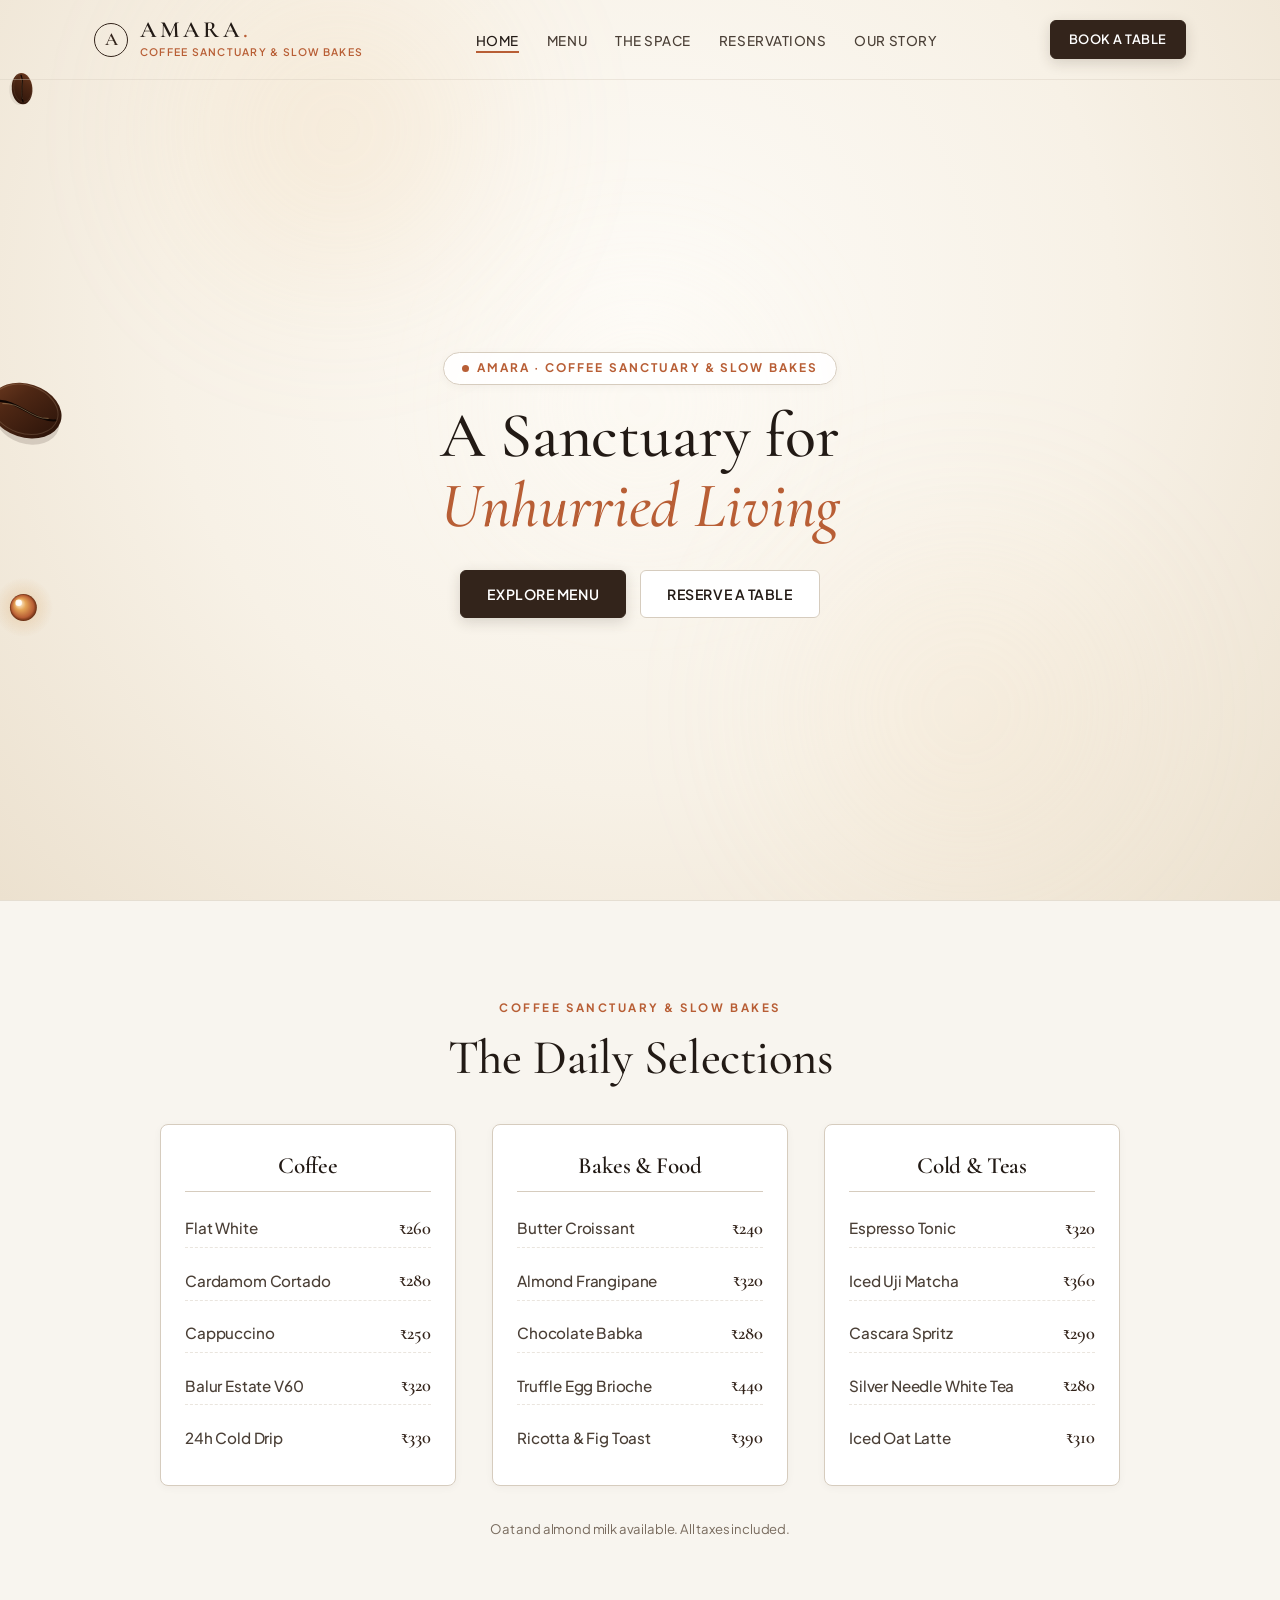
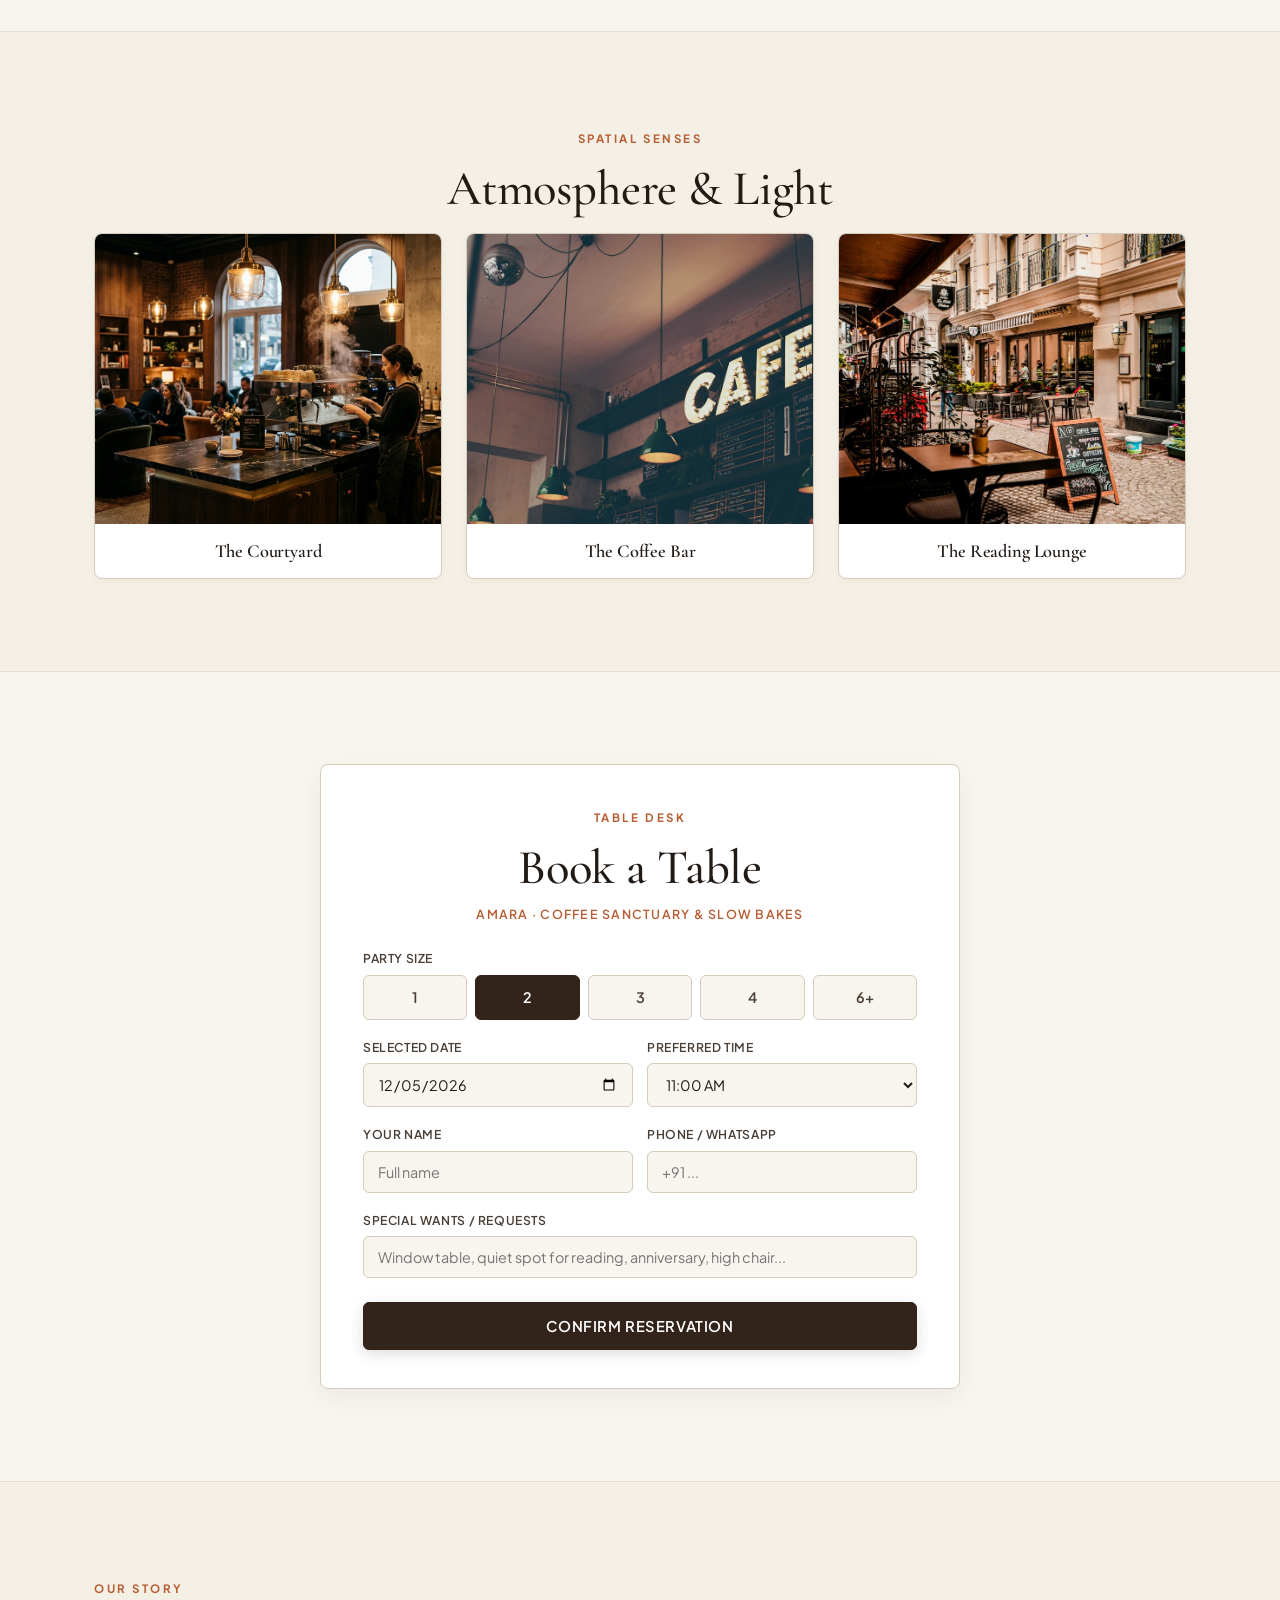
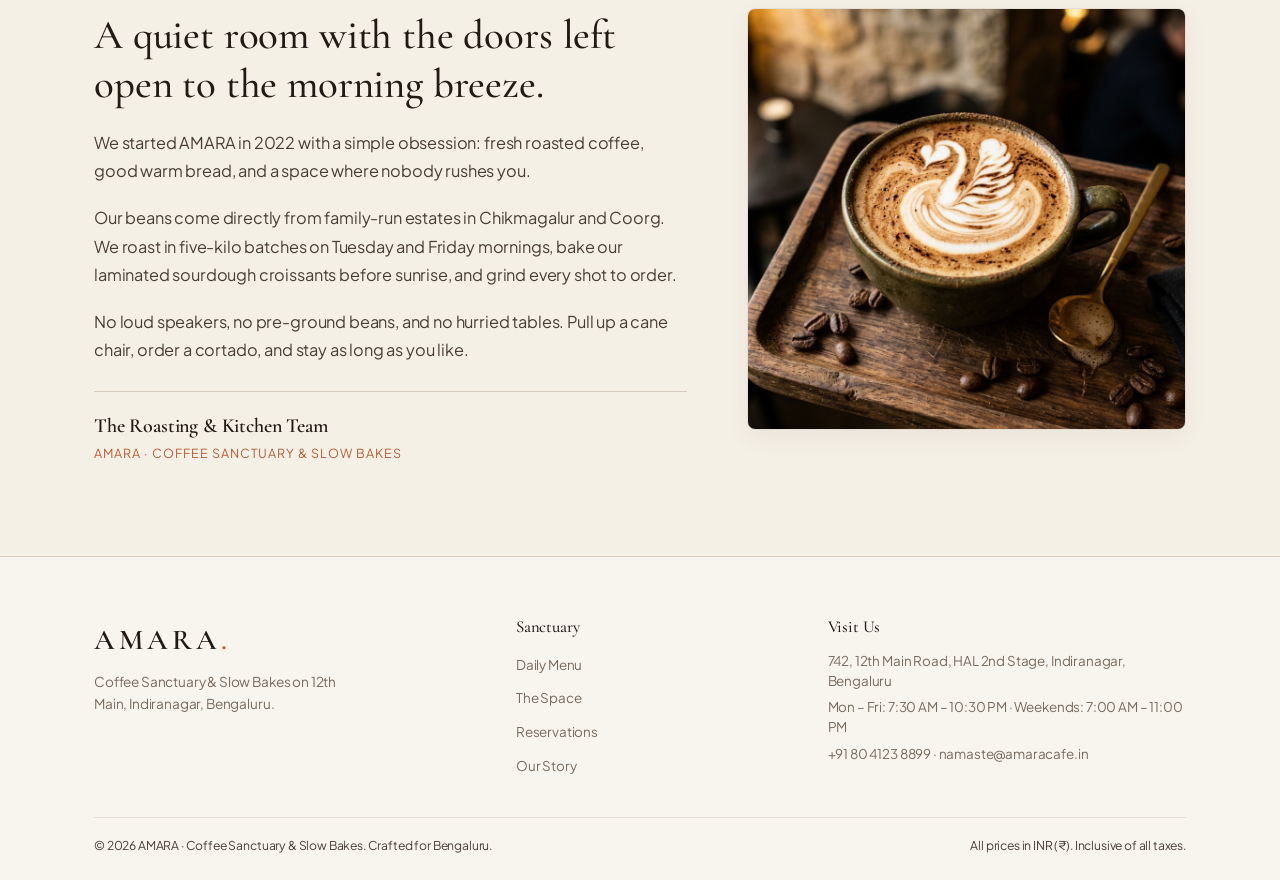
==== commit c58c3092: "chore: clean logo dot markup" ====
--- a/index.html
+++ b/index.html
@@ -41,7 +41,7 @@
       <a href="#hero" class="nav-logo" aria-label="Amara Home">
         <span class="logo-mark">A</span>
         <div class="logo-text-group">
-          <span class="logo-text">AMARA<span class="logo-dot" id="secretLogoDot" title="">.</span></span>
+          <span class="logo-text">AMARA<span class="logo-dot">.</span></span>
           <span class="logo-sub">Coffee Sanctuary & Slow Bakes</span>
         </div>
       </a>
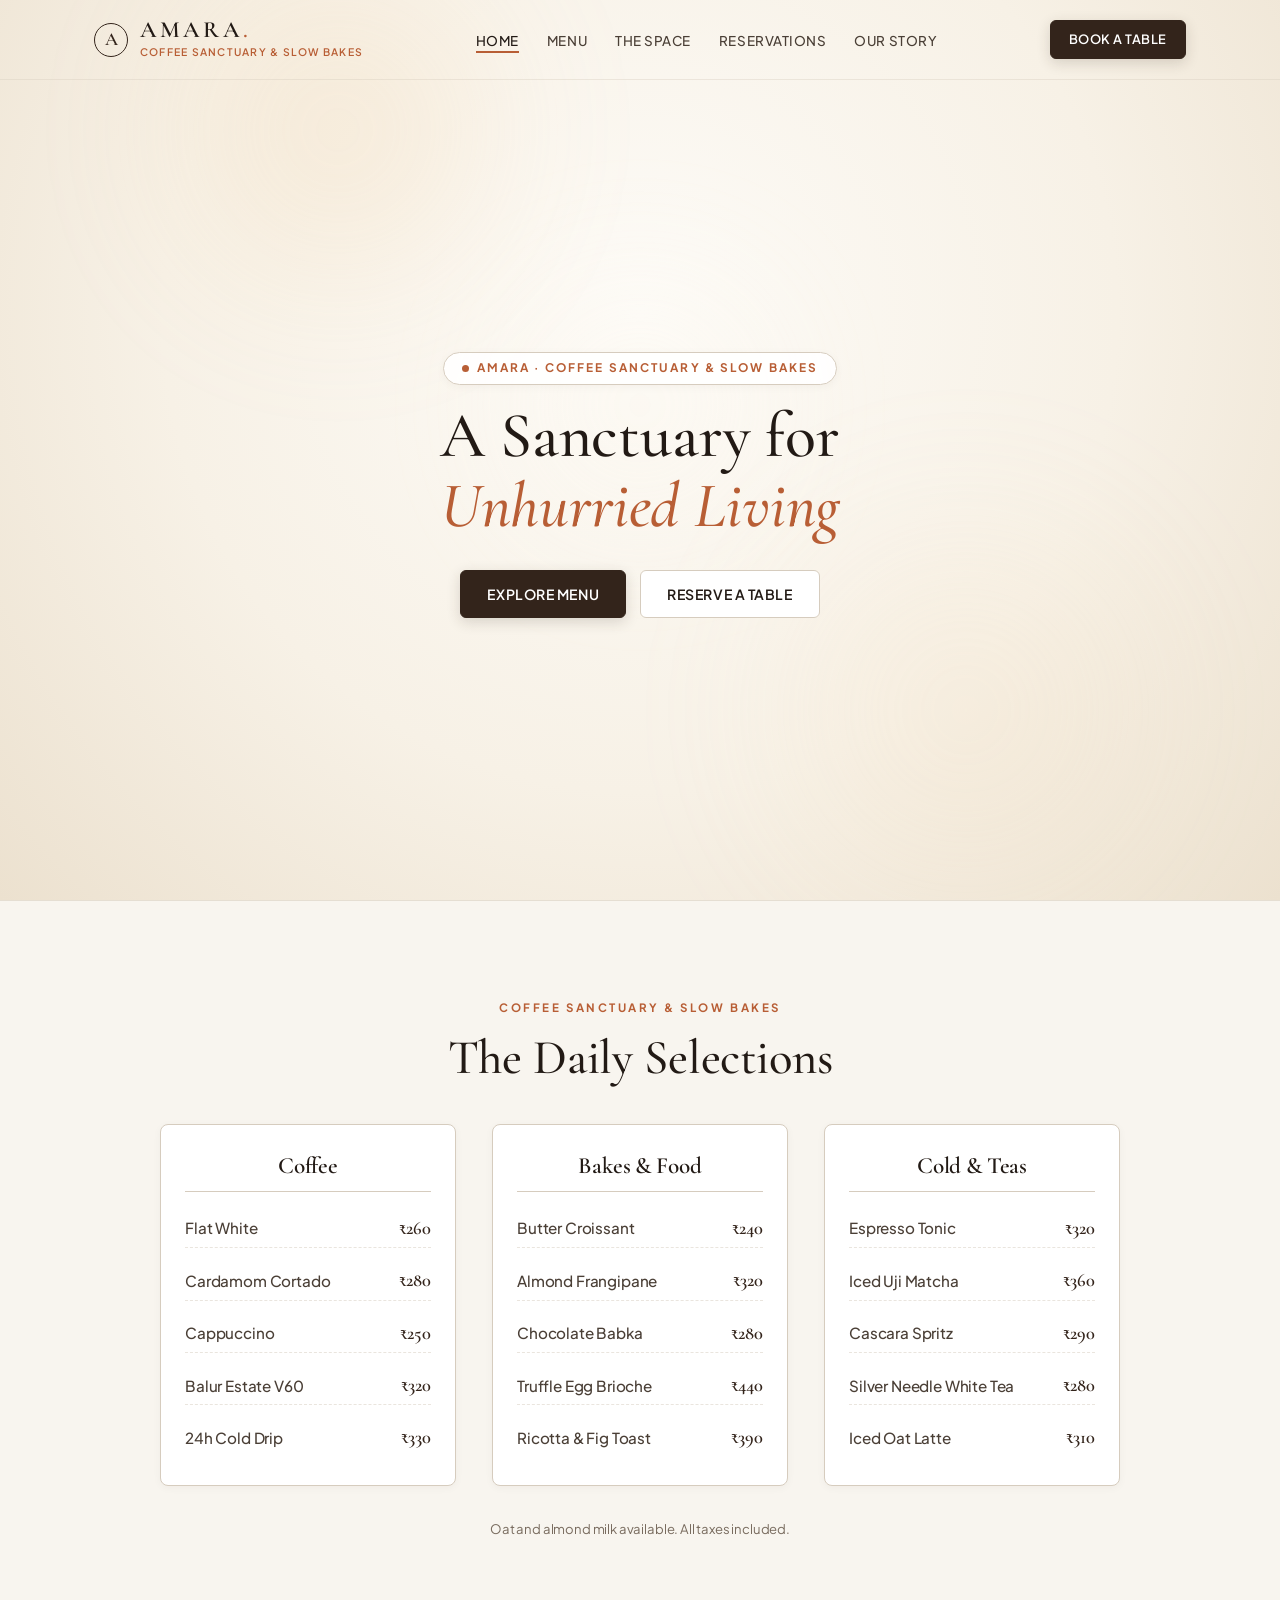
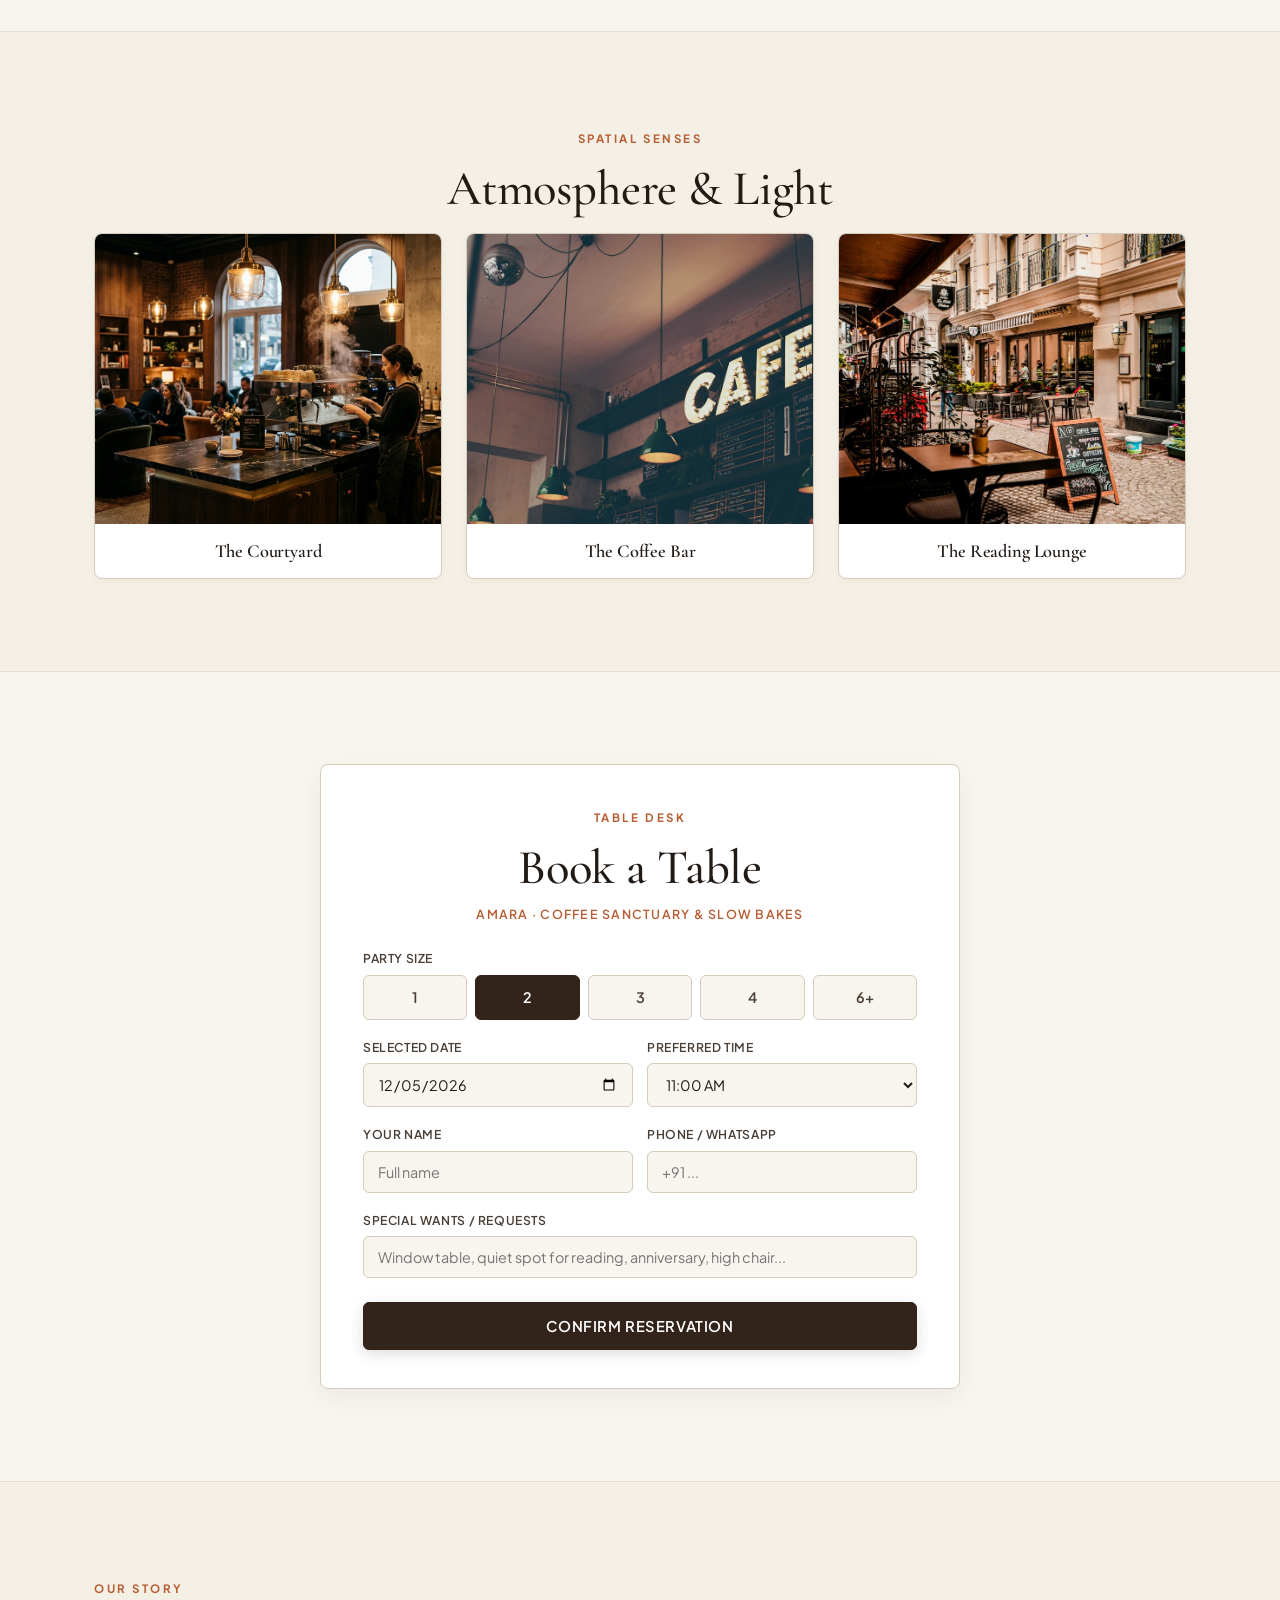
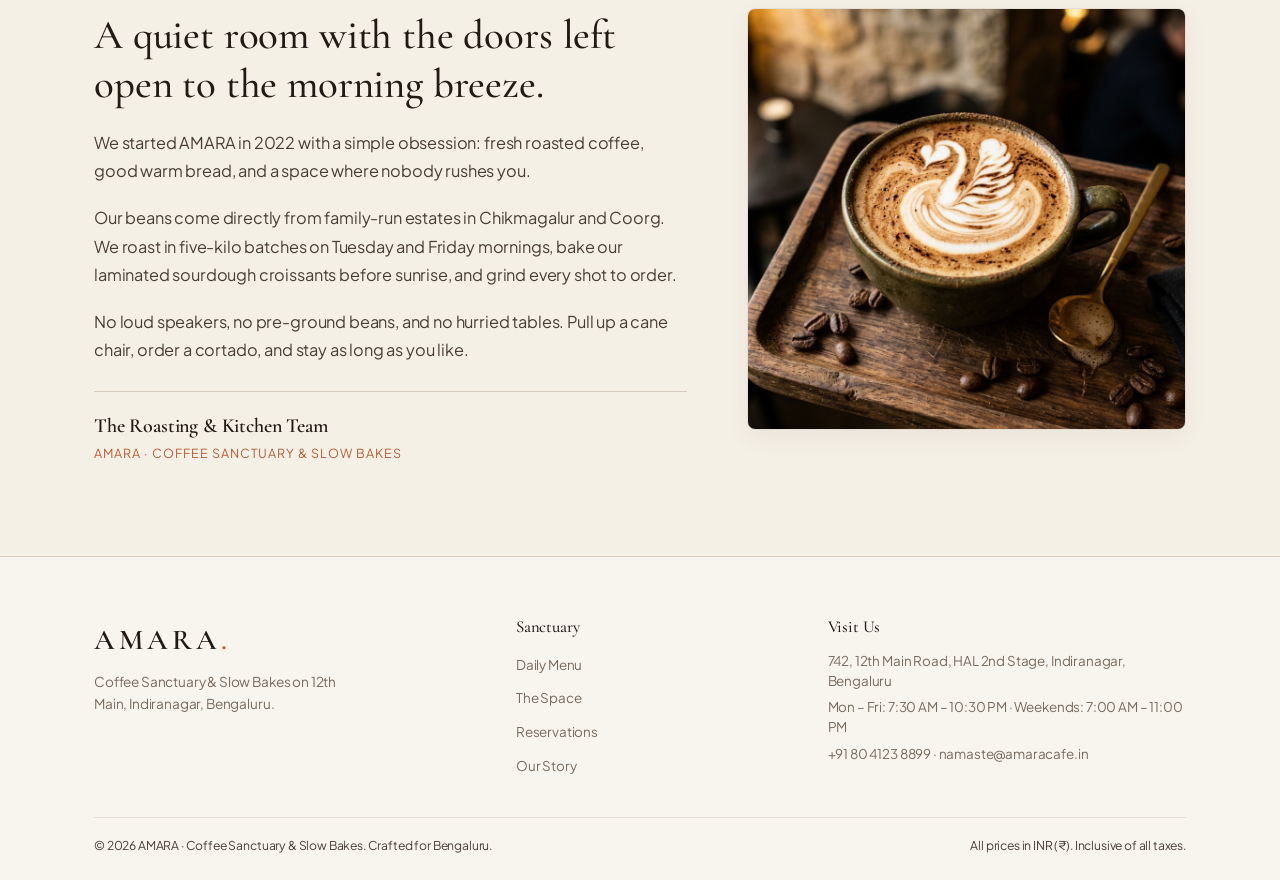
==== commit 5ea9aa9e: "fix: enable hero menu and reserve table buttons with direct event listeners and cache-busting" ====
--- a/index.html
+++ b/index.html
@@ -14,7 +14,7 @@
   <!-- Font Awesome Icons -->
   <link rel="stylesheet" href="https://cdnjs.cloudflare.com/ajax/libs/font-awesome/6.5.1/css/all.min.css">
 
-  <link rel="stylesheet" href="styles.css">
+  <link rel="stylesheet" href="styles.css?v=2">
 </head>
 <body class="beige-theme">
 
@@ -118,9 +118,9 @@
           <span class="title-italic">Unhurried Living</span>
         </h1>
 
-        <div class="hero-cta-group">
-          <a href="#menu" class="btn btn-primary hero-btn">Explore Menu</a>
-          <a href="#reserve" class="btn btn-outline hero-btn">Reserve a Table</a>
+        <div class="hero-cta-group" style="position: relative; z-index: 100; pointer-events: auto;">
+          <a href="#menu" id="heroMenuBtn" class="btn btn-primary hero-btn" style="position: relative; z-index: 101; pointer-events: auto !important; cursor: pointer;">Explore Menu</a>
+          <a href="#reserve" id="heroReserveBtn" class="btn btn-outline hero-btn" style="position: relative; z-index: 101; pointer-events: auto !important; cursor: pointer;">Reserve a Table</a>
         </div>
       </div>
     </div>
@@ -432,6 +432,6 @@
   <div class="toast-container" id="toastContainer"></div>
 
   <!-- JavaScript -->
-  <script src="app.js"></script>
+  <script src="app.js?v=2"></script>
 </body>
 </html>
--- a/styles.css
+++ b/styles.css
@@ -126,6 +126,7 @@
 .section {
   padding: 92px 0;
   position: relative;
+  scroll-margin-top: calc(var(--header-height) - 10px);
 }
 
 .section-title {
@@ -610,9 +611,9 @@
 
 .hero-content-wrapper {
   position: relative;
-  z-index: 3;
+  z-index: 10;
   width: 100%;
-  pointer-events: none;
+  pointer-events: auto;
 }
 
 @keyframes heroContentFadeIn {
@@ -689,6 +690,9 @@
   gap: 14px;
   flex-wrap: wrap;
   justify-content: center;
+  position: relative;
+  z-index: 10;
+  pointer-events: auto;
   opacity: 1 !important;
   visibility: visible !important;
 }
@@ -696,6 +700,10 @@
 .hero-btn {
   min-width: 160px;
   padding: 12px 26px;
+  position: relative;
+  z-index: 10;
+  pointer-events: auto;
+  cursor: pointer;
 }
 
 /* ==========================================================
